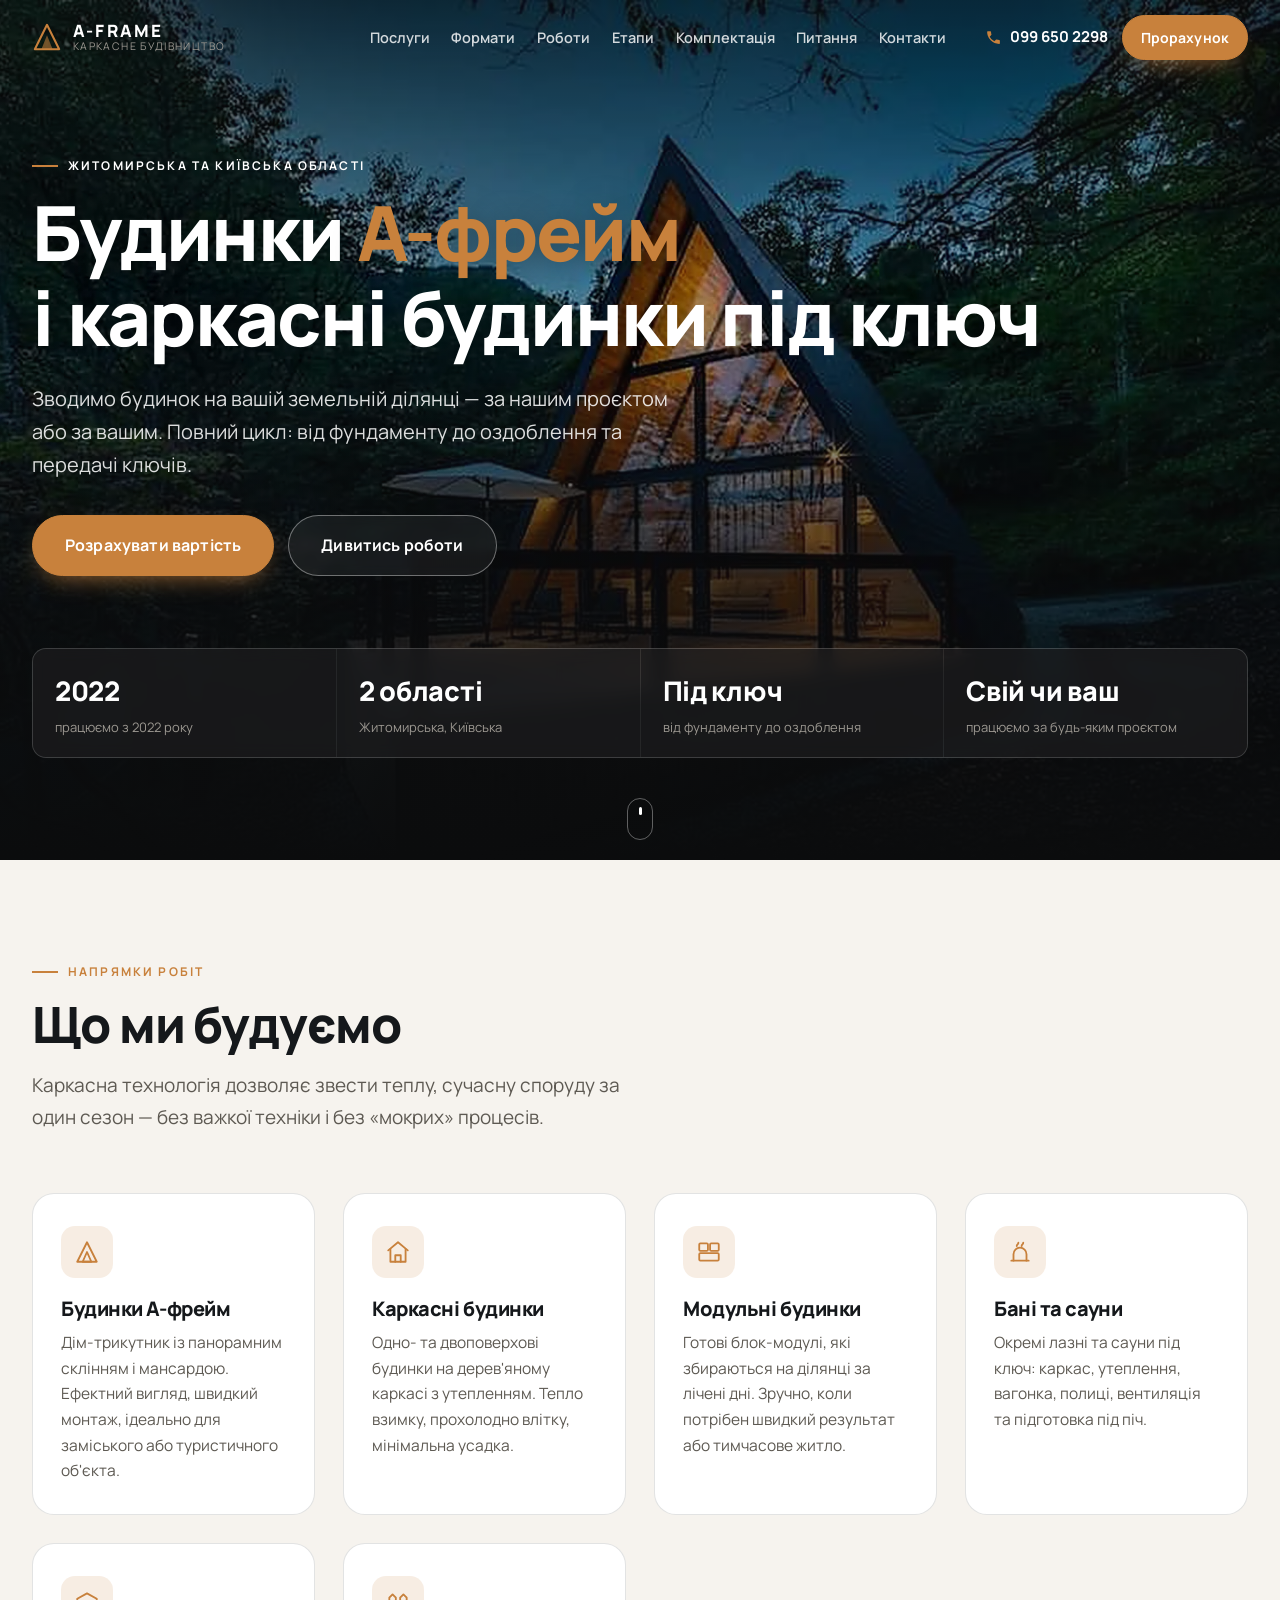
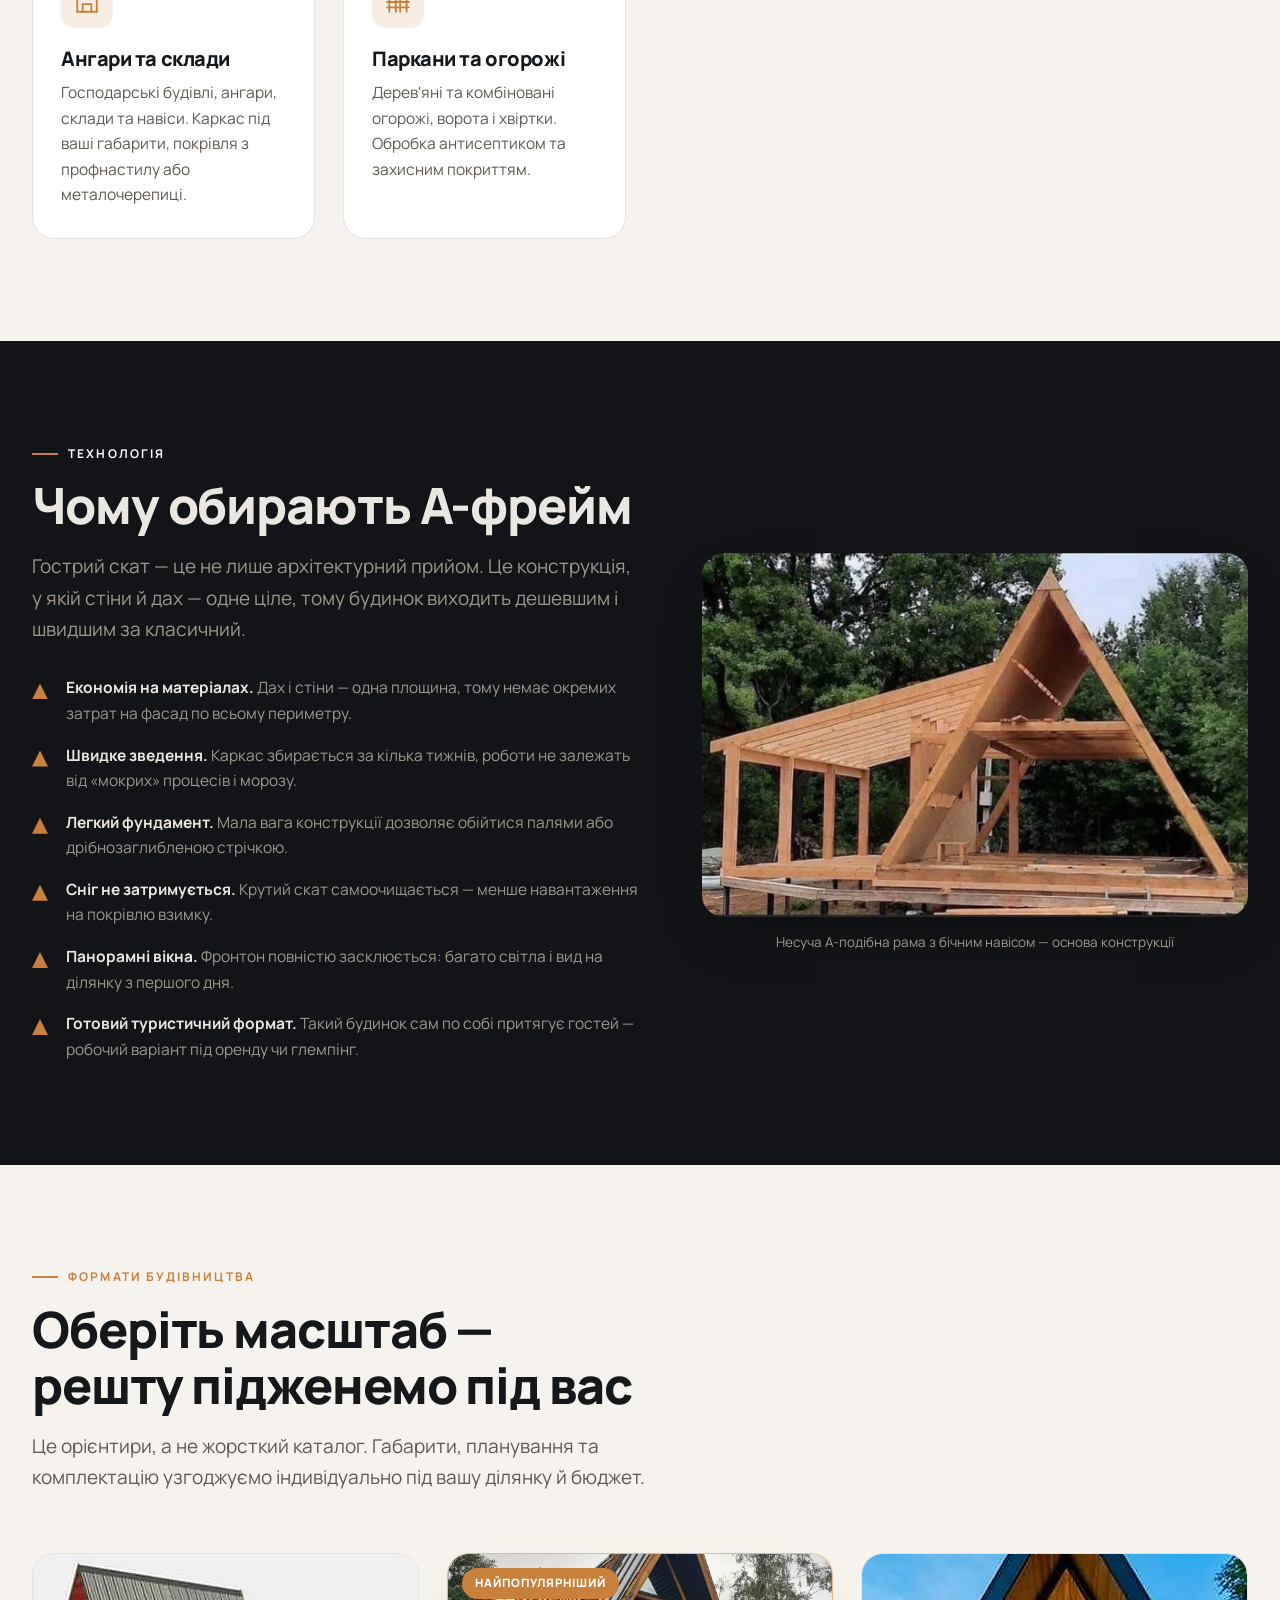
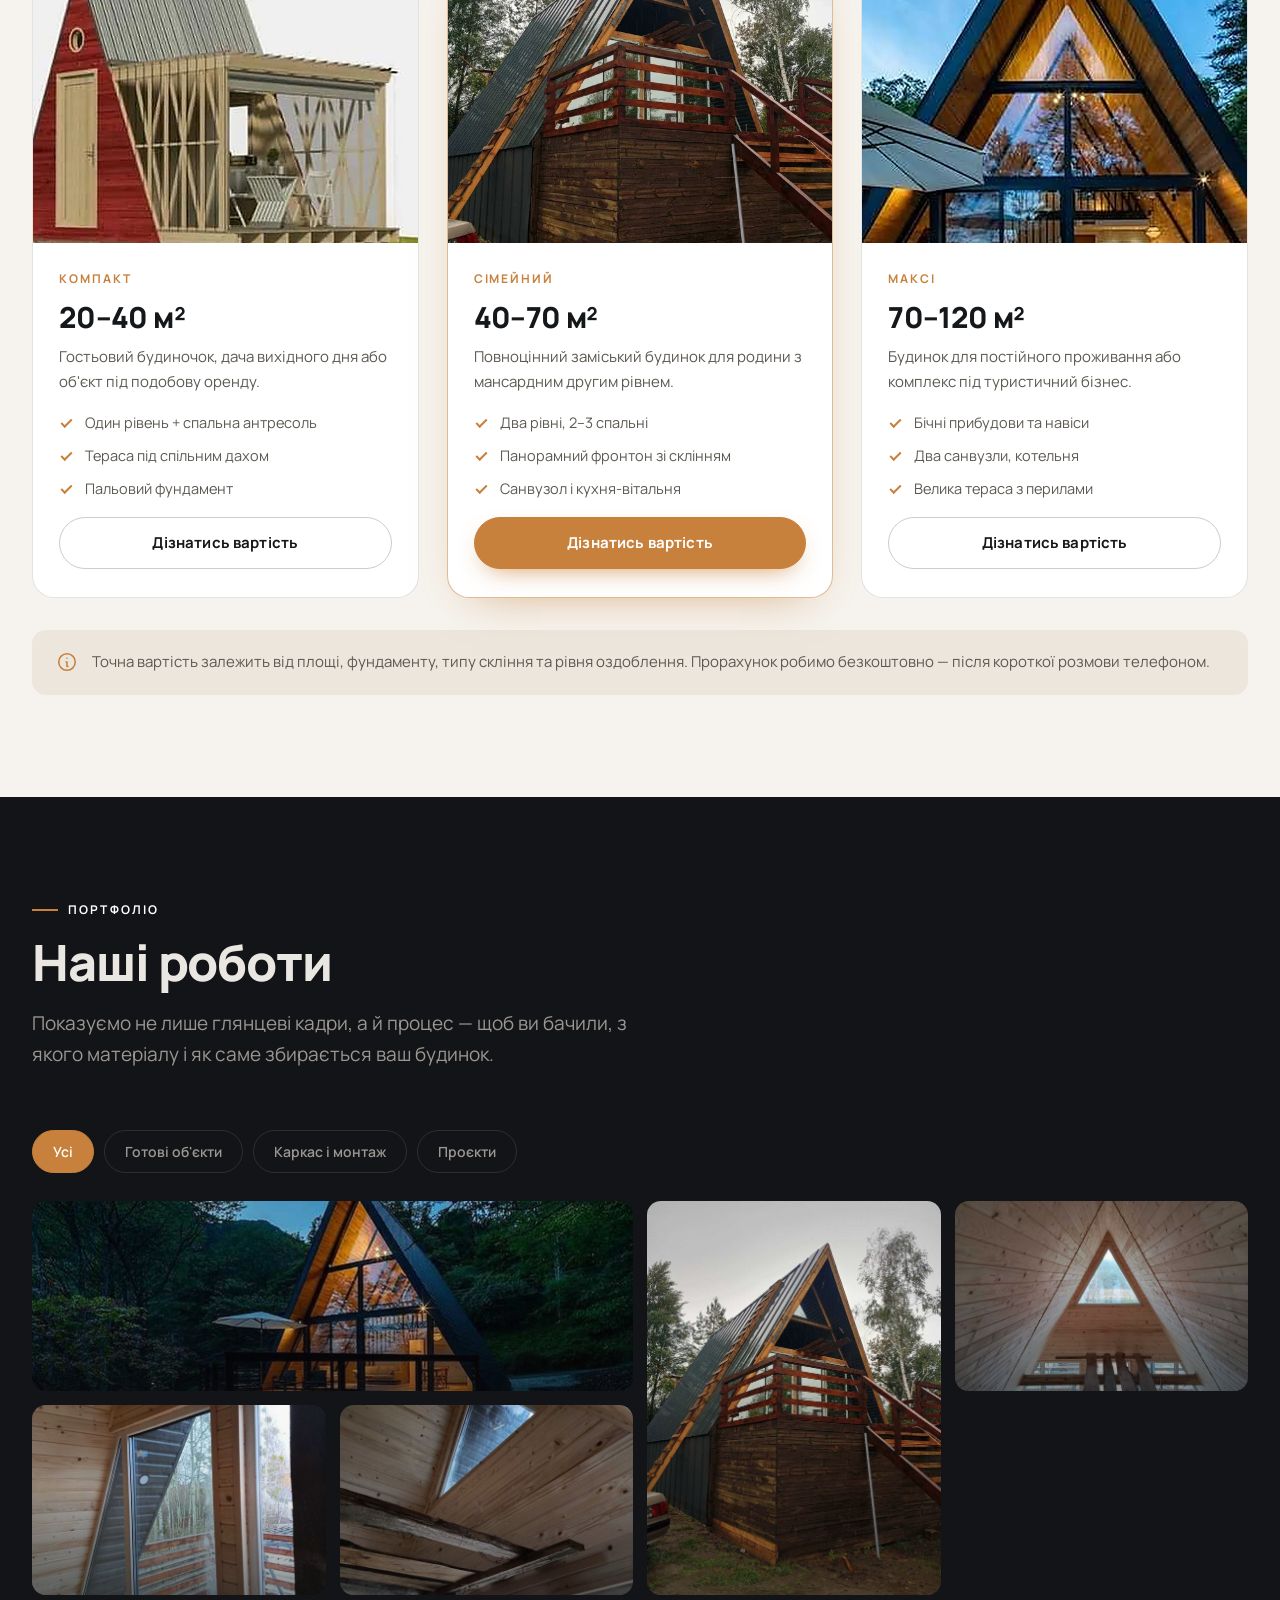
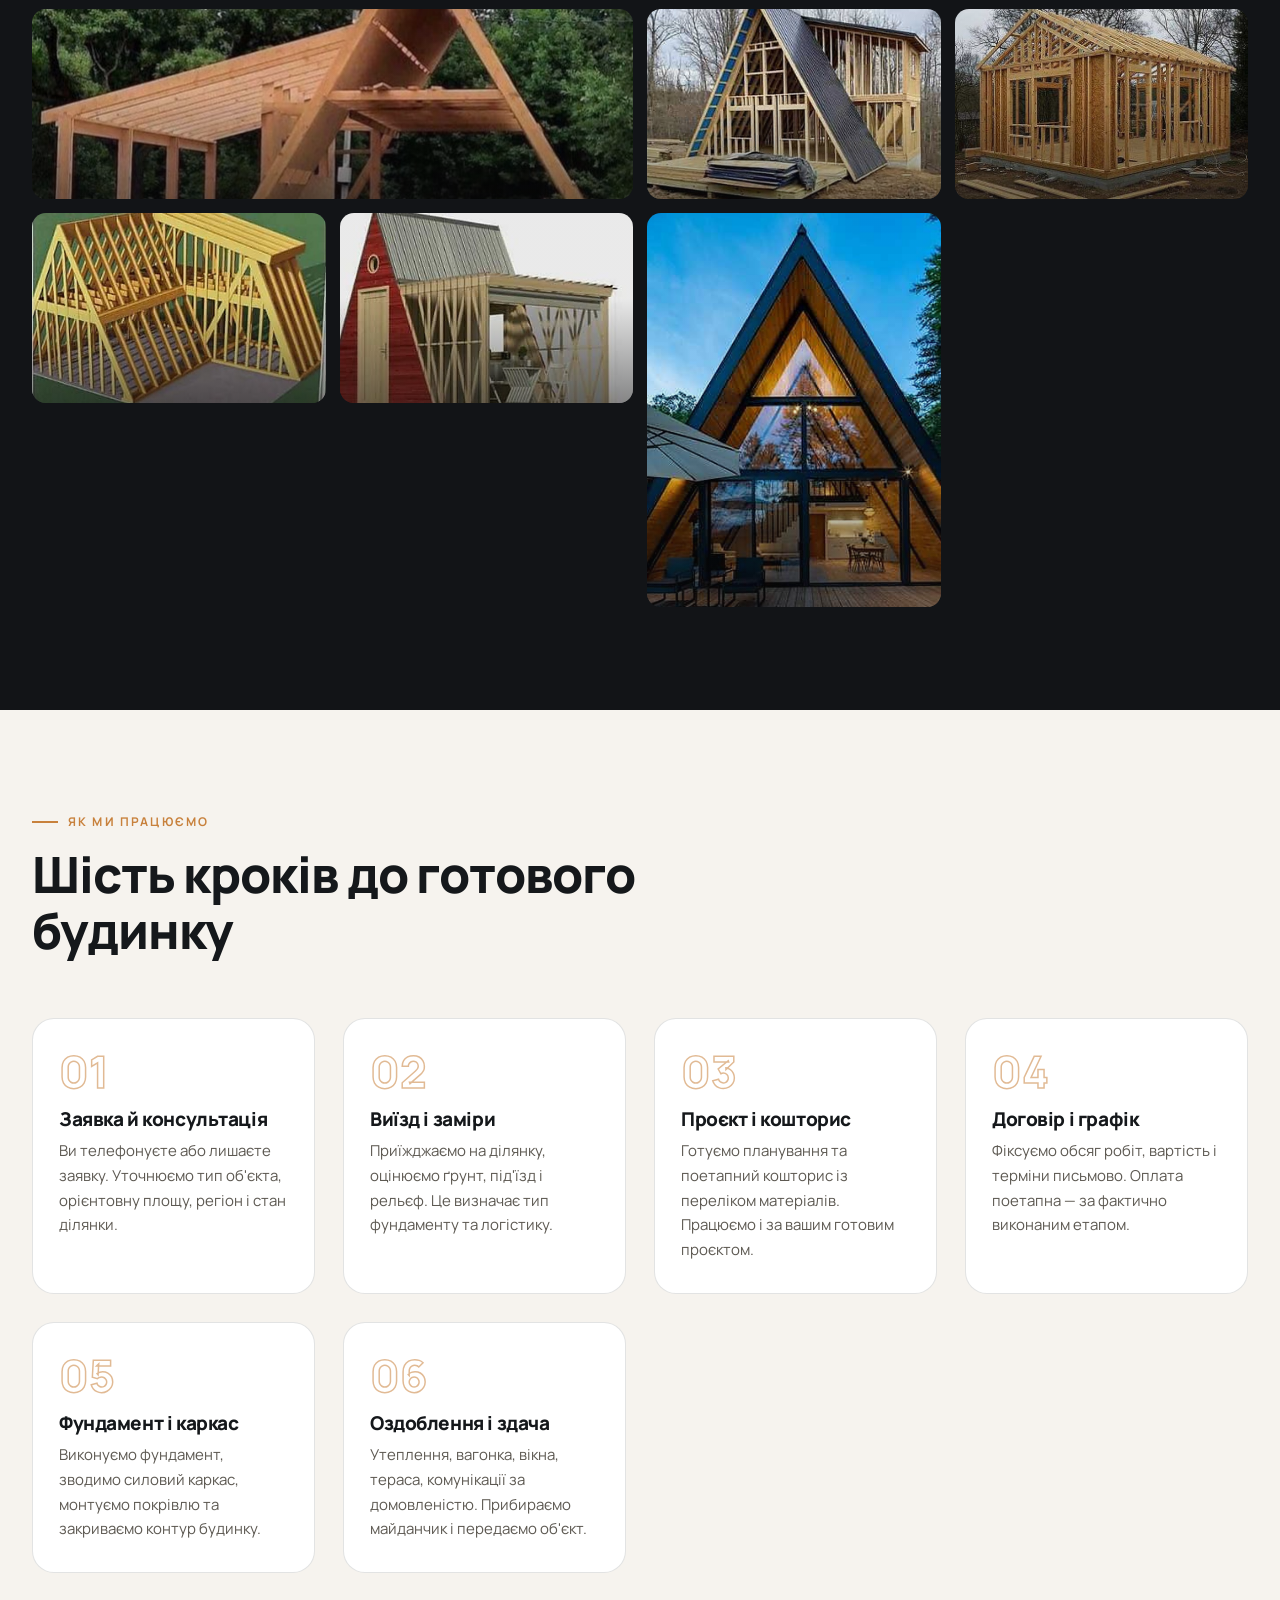
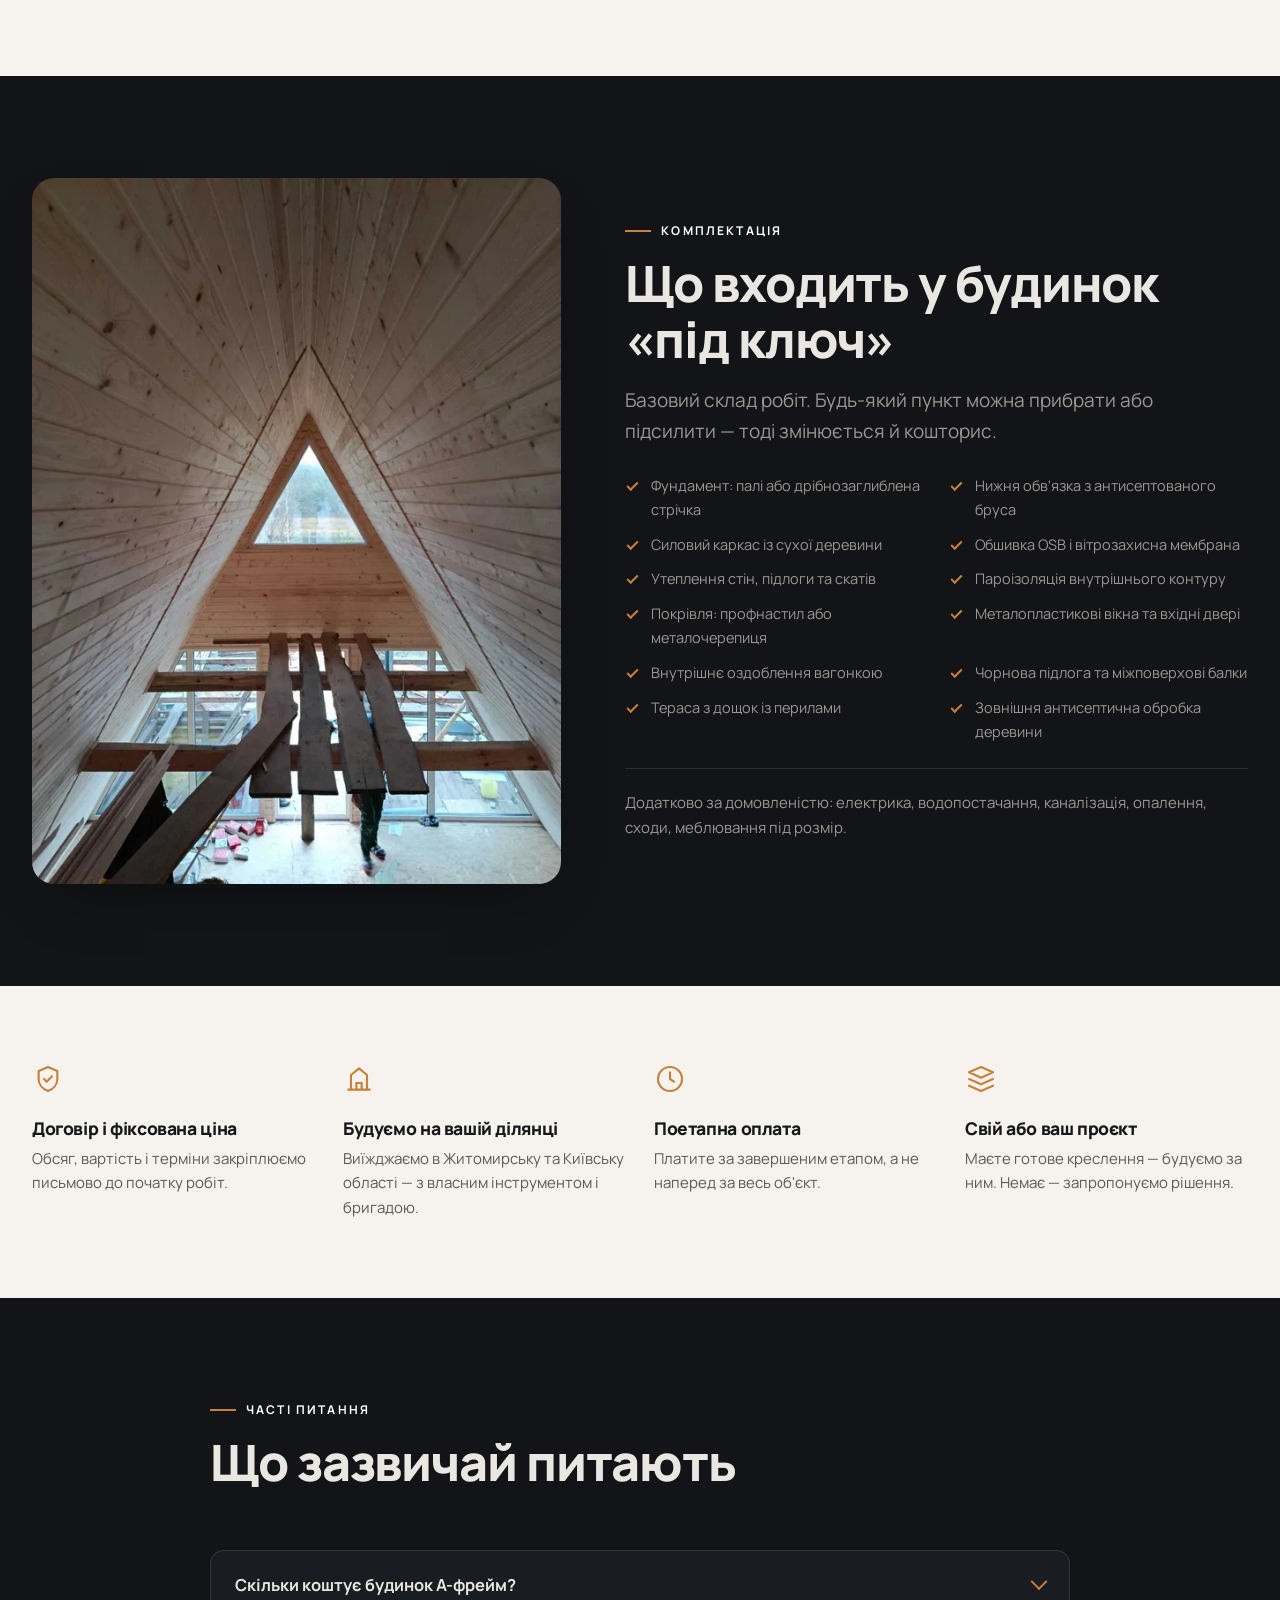
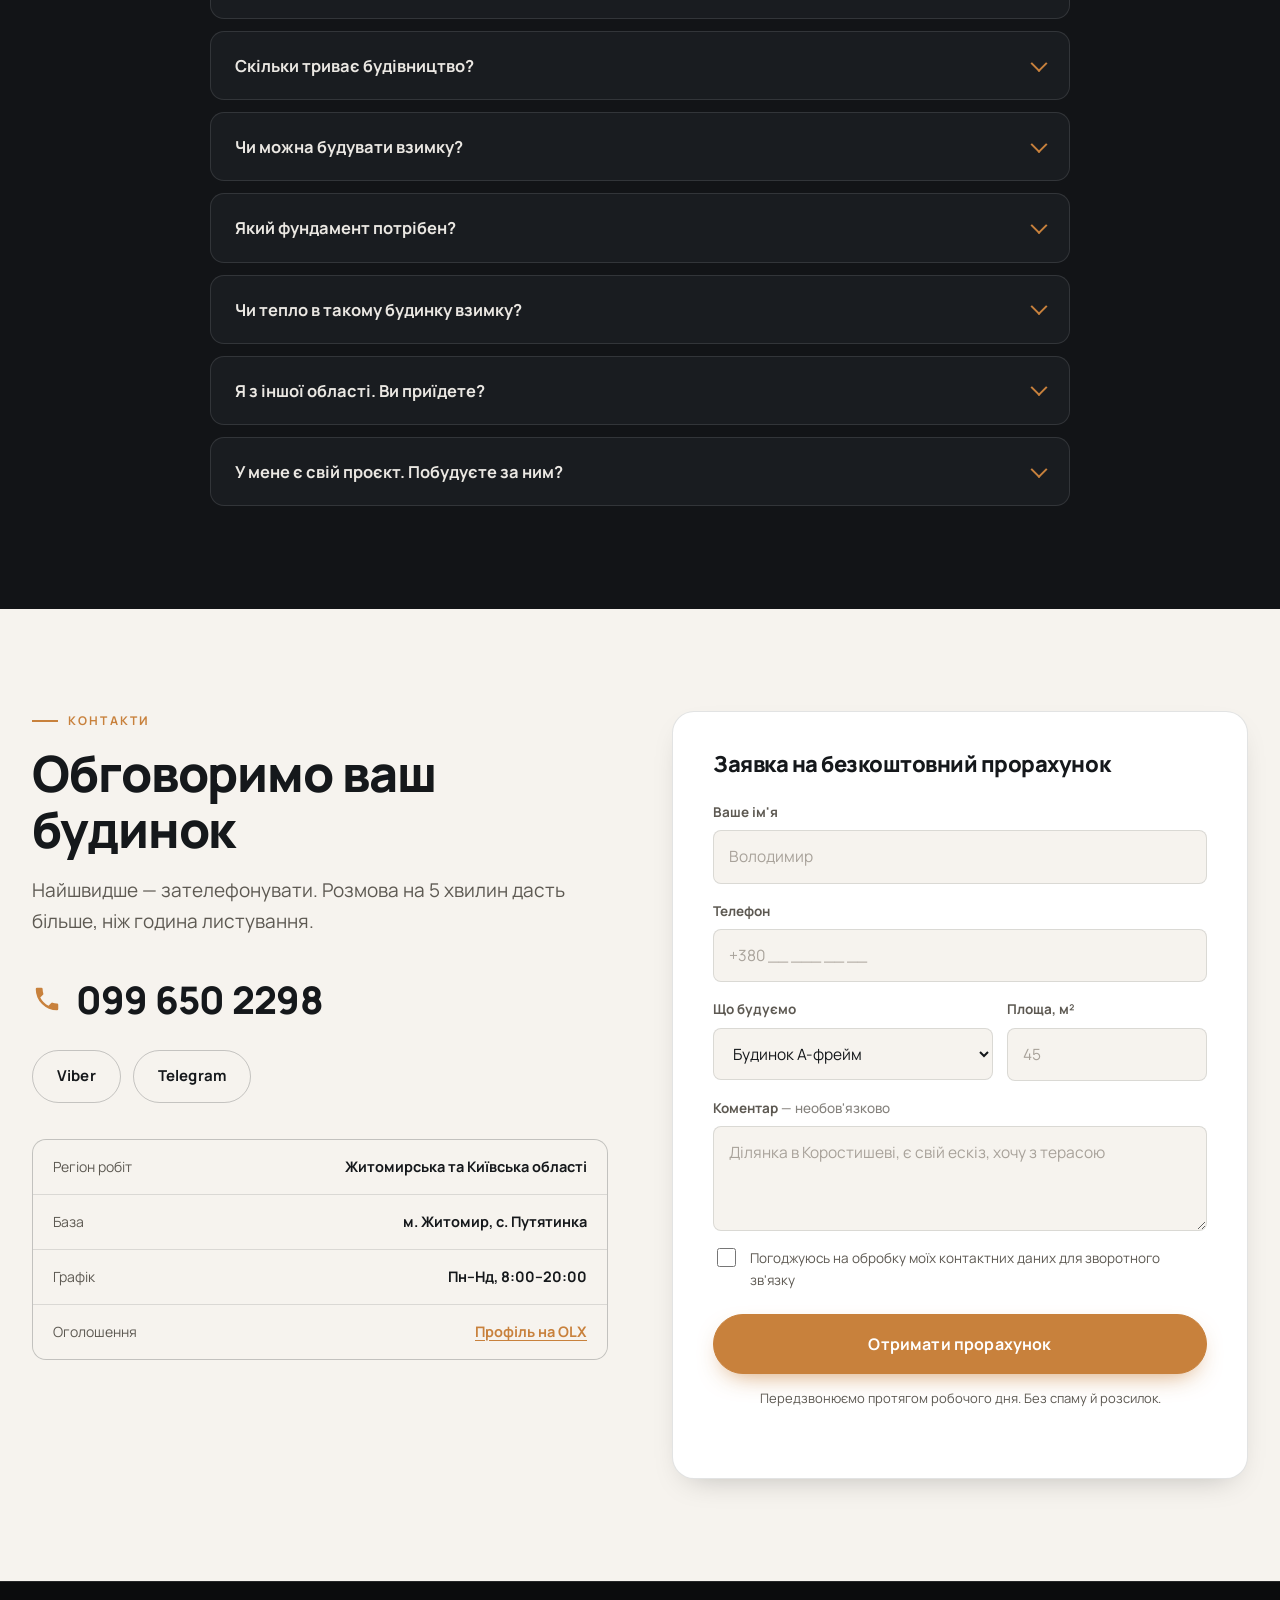
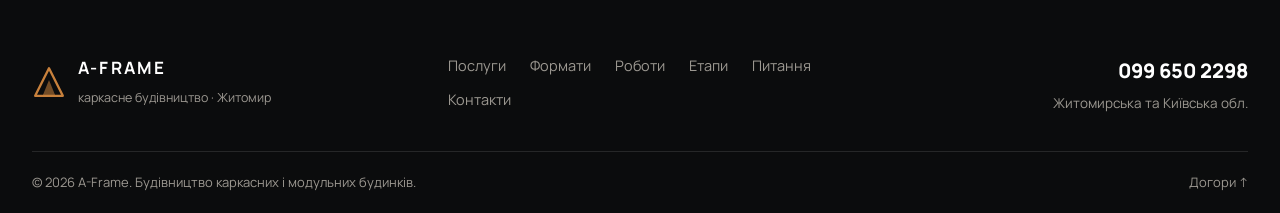
==== index.html @ 746c7790 "Лендінг A-Frame: каркасне будівництво Односторінковий сайт для послуг з будівництва будинків А-фрейм" ====
<!DOCTYPE html>
<html lang="uk">
<head>
<meta charset="utf-8">
<meta name="viewport" content="width=device-width, initial-scale=1">
<title>А-фрейм та каркасні будинки під ключ — Житомирська і Київська області</title>
<meta name="description" content="Будівництво будинків А-фрейм, каркасних і модульних будинків під ключ на вашій ділянці. Бані, сауни, ангари, паркани. Житомирська та Київська області. Власний або ваш проєкт.">
<meta name="theme-color" content="#0B0C0D">
<link rel="canonical" href="https://serhii0304.github.io/aframe-zhytomyr/">

<meta property="og:type" content="website">
<meta property="og:locale" content="uk_UA">
<meta property="og:title" content="А-фрейм та каркасні будинки під ключ">
<meta property="og:description" content="Будуємо А-фрейм, каркасні та модульні будинки під ключ на вашій ділянці. Житомирська та Київська області.">
<meta property="og:url" content="https://serhii0304.github.io/aframe-zhytomyr/">
<meta property="og:image" content="https://serhii0304.github.io/aframe-zhytomyr/assets/img/hero.jpg">
<meta name="twitter:card" content="summary_large_image">

<link rel="icon" href="./favicon.svg" type="image/svg+xml">
<link rel="apple-touch-icon" href="./favicon.svg">

<link rel="preconnect" href="https://fonts.googleapis.com">
<link rel="preconnect" href="https://fonts.gstatic.com" crossorigin>
<link href="https://fonts.googleapis.com/css2?family=Manrope:wght@400;500;600;700;800&display=swap" rel="stylesheet">
<link rel="preload" as="image" href="./assets/img/hero.webp" imagesrcset="./assets/img/hero-600.webp 600w, ./assets/img/hero.webp 1494w" imagesizes="100vw">
<link rel="stylesheet" href="./assets/css/style.css">
</head>
<body>

<a class="skip-link" href="#main">Перейти до вмісту</a>

<!-- ─────────────────────────  ШАПКА  ───────────────────────── -->
<header class="site-header" id="siteHeader">
  <div class="container site-header__inner">
    <a class="brand" href="#hero" aria-label="На головну">
      <svg class="brand__mark" viewBox="0 0 32 32" aria-hidden="true">
        <path d="M16 3 L29 29 H3 Z" fill="none" stroke="currentColor" stroke-width="2.2" stroke-linejoin="round"/>
        <path d="M16 14 L22 29 H10 Z" fill="currentColor" opacity=".55"/>
      </svg>
      <span class="brand__text">
        <strong>A-FRAME</strong>
        <span>каркасне будівництво</span>
      </span>
    </a>

    <nav class="nav" id="nav" aria-label="Головна навігація">
      <a href="#services">Послуги</a>
      <a href="#formats">Формати</a>
      <a href="#works">Роботи</a>
      <a href="#process">Етапи</a>
      <a href="#included">Комплектація</a>
      <a href="#faq">Питання</a>
      <a href="#contact">Контакти</a>
    </nav>

    <div class="site-header__actions">
      <a class="phone-link" href="tel:+380996502298">
        <svg viewBox="0 0 24 24" aria-hidden="true"><path d="M6.6 10.8a15.1 15.1 0 0 0 6.6 6.6l2.2-2.2a1 1 0 0 1 1-.25 11.4 11.4 0 0 0 3.6.57 1 1 0 0 1 1 1V20a1 1 0 0 1-1 1A17 17 0 0 1 3 4a1 1 0 0 1 1-1h3.5a1 1 0 0 1 1 1c0 1.25.2 2.46.57 3.6a1 1 0 0 1-.25 1z"/></svg>
        <span>099 650 2298</span>
      </a>
      <a class="btn btn--accent btn--sm" href="#contact">Прорахунок</a>
      <button class="burger" id="burger" aria-label="Меню" aria-expanded="false" aria-controls="nav">
        <span></span><span></span><span></span>
      </button>
    </div>
  </div>
</header>

<main id="main">

<!-- ─────────────────────────  ГОЛОВНИЙ ЕКРАН  ───────────────────────── -->
<section class="hero" id="hero">
  <picture class="hero__media">
    <source type="image/webp" srcset="./assets/img/hero-600.webp 600w, ./assets/img/hero.webp 1494w" sizes="100vw">
    <img src="./assets/img/hero.jpg" srcset="./assets/img/hero-600.jpg 600w, ./assets/img/hero.jpg 1494w" sizes="100vw"
         width="1494" height="996" alt="Будинок А-фрейм із панорамним склінням і терасою у вечірньому освітленні" fetchpriority="high" decoding="async">
  </picture>
  <div class="hero__scrim" aria-hidden="true"></div>

  <div class="container hero__inner">
    <p class="eyebrow eyebrow--light">Житомирська та Київська області</p>
    <h1 class="hero__title">Будинки <span class="accent">А-фрейм</span><br>і каркасні будинки під ключ</h1>
    <p class="hero__lead">
      Зводимо будинок на вашій земельній ділянці — за нашим проєктом або за вашим.
      Повний цикл: від фундаменту до оздоблення та передачі ключів.
    </p>

    <div class="hero__cta">
      <a class="btn btn--accent btn--lg" href="#contact">Розрахувати вартість</a>
      <a class="btn btn--ghost btn--lg" href="#works">Дивитись роботи</a>
    </div>

    <ul class="hero__stats">
      <li><b>2022</b><span>працюємо з&nbsp;2022&nbsp;року</span></li>
      <li><b>2&nbsp;області</b><span>Житомирська, Київська</span></li>
      <li><b>Під&nbsp;ключ</b><span>від фундаменту до&nbsp;оздоблення</span></li>
      <li><b>Свій&nbsp;чи&nbsp;ваш</b><span>працюємо за&nbsp;будь-яким проєктом</span></li>
    </ul>
  </div>

  <a class="hero__scroll" href="#services" aria-label="Донизу">
    <span></span>
  </a>
</section>

<!-- ─────────────────────────  ПОСЛУГИ  ───────────────────────── -->
<section class="section section--paper" id="services">
  <div class="container">
    <header class="section__head reveal">
      <p class="eyebrow">Напрямки робіт</p>
      <h2 class="section__title">Що ми будуємо</h2>
      <p class="section__lead">Каркасна технологія дозволяє звести теплу, сучасну споруду за один сезон — без важкої техніки і без «мокрих» процесів.</p>
    </header>

    <div class="cards">
      <article class="card reveal">
        <span class="card__icon"><svg viewBox="0 0 24 24"><path d="M12 3 21 21H3z"/><path d="M12 12l4 9H8z"/></svg></span>
        <h3>Будинки А-фрейм</h3>
        <p>Дім-трикутник із панорамним склінням і мансардою. Ефектний вигляд, швидкий монтаж, ідеально для заміського або туристичного об'єкта.</p>
      </article>

      <article class="card reveal">
        <span class="card__icon"><svg viewBox="0 0 24 24"><path d="M3 10.5 12 3l9 7.5"/><path d="M5 9.5V21h14V9.5"/><path d="M9.5 21v-6h5v6"/></svg></span>
        <h3>Каркасні будинки</h3>
        <p>Одно- та двоповерхові будинки на дерев'яному каркасі з утепленням. Тепло взимку, прохолодно влітку, мінімальна усадка.</p>
      </article>

      <article class="card reveal">
        <span class="card__icon"><svg viewBox="0 0 24 24"><rect x="3" y="4" width="8" height="7" rx="1"/><rect x="13" y="4" width="8" height="7" rx="1"/><rect x="3" y="13" width="18" height="7" rx="1"/></svg></span>
        <h3>Модульні будинки</h3>
        <p>Готові блок-модулі, які збираються на ділянці за лічені дні. Зручно, коли потрібен швидкий результат або тимчасове житло.</p>
      </article>

      <article class="card reveal">
        <span class="card__icon"><svg viewBox="0 0 24 24"><path d="M4 20h16"/><path d="M6 20v-6a6 6 0 0 1 12 0v6"/><path d="M9 6.5c0-1.5 1.5-1.5 1.5-3"/><path d="M13.5 6.5c0-1.5 1.5-1.5 1.5-3"/></svg></span>
        <h3>Бані та сауни</h3>
        <p>Окремі лазні та сауни під ключ: каркас, утеплення, вагонка, полиці, вентиляція та підготовка під піч.</p>
      </article>

      <article class="card reveal">
        <span class="card__icon"><svg viewBox="0 0 24 24"><path d="M3 21V9l9-5 9 5v12"/><path d="M3 21h18"/><path d="M8 21v-7h8v7"/></svg></span>
        <h3>Ангари та склади</h3>
        <p>Господарські будівлі, ангари, склади та навіси. Каркас під ваші габарити, покрівля з профнастилу або металочерепиці.</p>
      </article>

      <article class="card reveal">
        <span class="card__icon"><svg viewBox="0 0 24 24"><path d="M4 21V8l3-3 3 3v13"/><path d="M14 21V8l3-3 3 3v13"/><path d="M2 12h20"/><path d="M2 17h20"/></svg></span>
        <h3>Паркани та огорожі</h3>
        <p>Дерев'яні та комбіновані огорожі, ворота і хвіртки. Обробка антисептиком та захисним покриттям.</p>
      </article>
    </div>
  </div>
</section>

<!-- ─────────────────────────  ЧОМУ А-ФРЕЙМ  ───────────────────────── -->
<section class="section section--dark why">
  <div class="container why__grid">
    <div class="why__text reveal">
      <p class="eyebrow eyebrow--light">Технологія</p>
      <h2 class="section__title">Чому обирають А-фрейм</h2>
      <p class="section__lead">Гострий скат — це не лише архітектурний прийом. Це конструкція, у якій стіни й дах — одне ціле, тому будинок виходить дешевшим і швидшим за класичний.</p>

      <ul class="why__list">
        <li><b>Економія на матеріалах.</b> Дах і стіни — одна площина, тому немає окремих затрат на фасад по всьому периметру.</li>
        <li><b>Швидке зведення.</b> Каркас збирається за кілька тижнів, роботи не залежать від «мокрих» процесів і морозу.</li>
        <li><b>Легкий фундамент.</b> Мала вага конструкції дозволяє обійтися палями або дрібнозаглибленою стрічкою.</li>
        <li><b>Сніг не затримується.</b> Крутий скат самоочищається — менше навантаження на покрівлю взимку.</li>
        <li><b>Панорамні вікна.</b> Фронтон повністю засклюється: багато світла і вид на ділянку з першого дня.</li>
        <li><b>Готовий туристичний формат.</b> Такий будинок сам по собі притягує гостей — робочий варіант під оренду чи глемпінг.</li>
      </ul>
    </div>

    <div class="why__media reveal">
      <picture>
        <source type="image/webp" srcset="./assets/img/frame-1-600.webp 600w, ./assets/img/frame-1.webp 1199w" sizes="(max-width: 900px) 100vw, 46vw">
        <img src="./assets/img/frame-1.jpg" srcset="./assets/img/frame-1-600.jpg 600w, ./assets/img/frame-1.jpg 1199w" sizes="(max-width: 900px) 100vw, 46vw"
             width="1199" height="800" loading="lazy" decoding="async" alt="Дерев'яний каркас будинку А-фрейм з бічним навісом на етапі зведення">
      </picture>
      <p class="why__caption">Несуча А-подібна рама з бічним навісом — основа конструкції</p>
    </div>
  </div>
</section>

<!-- ─────────────────────────  ФОРМАТИ  ───────────────────────── -->
<section class="section section--paper" id="formats">
  <div class="container">
    <header class="section__head reveal">
      <p class="eyebrow">Формати будівництва</p>
      <h2 class="section__title">Оберіть масштаб — решту підженемо під вас</h2>
      <p class="section__lead">Це орієнтири, а не жорсткий каталог. Габарити, планування та комплектацію узгоджуємо індивідуально під вашу ділянку й бюджет.</p>
    </header>

    <div class="formats">
      <article class="format reveal">
        <div class="format__media">
          <picture>
            <source type="image/webp" srcset="./assets/img/model-red.webp">
            <img src="./assets/img/model-red.jpg" width="704" height="689" loading="lazy" decoding="async" alt="Компактний будинок А-фрейм з навісом і терасою">
          </picture>
        </div>
        <div class="format__body">
          <p class="format__tag">Компакт</p>
          <h3>20–40 м²</h3>
          <p class="format__desc">Гостьовий будиночок, дача вихідного дня або об'єкт під подобову оренду.</p>
          <ul class="ticks">
            <li>Один рівень + спальна антресоль</li>
            <li>Тераса під спільним дахом</li>
            <li>Пальовий фундамент</li>
          </ul>
          <!-- ЗМІНИТИ: коли визначитесь із ціною, розкоментуйте рядок і поставте суму
          <p class="format__price">від <b>000 000</b> ₴ під ключ</p> -->
          <a class="btn btn--outline btn--block" href="#contact">Дізнатись вартість</a>
        </div>
      </article>

      <article class="format format--featured reveal">
        <div class="format__media">
          <picture>
            <source type="image/webp" srcset="./assets/img/exterior-1-600.webp 600w, ./assets/img/exterior-1.webp 1205w" sizes="(max-width: 900px) 100vw, 33vw">
            <img src="./assets/img/exterior-1.jpg" srcset="./assets/img/exterior-1-600.jpg 600w, ./assets/img/exterior-1.jpg 1205w" sizes="(max-width: 900px) 100vw, 33vw"
                 width="1205" height="1600" loading="lazy" decoding="async" alt="Двоповерховий будинок А-фрейм з терасою і зовнішніми сходами">
          </picture>
          <span class="format__badge">Найпопулярніший</span>
        </div>
        <div class="format__body">
          <p class="format__tag">Сімейний</p>
          <h3>40–70 м²</h3>
          <p class="format__desc">Повноцінний заміський будинок для родини з мансардним другим рівнем.</p>
          <ul class="ticks">
            <li>Два рівні, 2–3 спальні</li>
            <li>Панорамний фронтон зі склінням</li>
            <li>Санвузол і кухня-вітальня</li>
          </ul>
          <a class="btn btn--accent btn--block" href="#contact">Дізнатись вартість</a>
        </div>
      </article>

      <article class="format reveal">
        <div class="format__media">
          <picture>
            <source type="image/webp" srcset="./assets/img/dusk-vertical.webp">
            <img src="./assets/img/dusk-vertical.jpg" width="664" height="996" loading="lazy" decoding="async" alt="Великий будинок А-фрейм із суцільним панорамним склінням фронтону">
          </picture>
        </div>
        <div class="format__body">
          <p class="format__tag">Максі</p>
          <h3>70–120 м²</h3>
          <p class="format__desc">Будинок для постійного проживання або комплекс під туристичний бізнес.</p>
          <ul class="ticks">
            <li>Бічні прибудови та навіси</li>
            <li>Два санвузли, котельня</li>
            <li>Велика тераса з перилами</li>
          </ul>
          <a class="btn btn--outline btn--block" href="#contact">Дізнатись вартість</a>
        </div>
      </article>
    </div>

    <p class="formats__note reveal">
      <svg viewBox="0 0 24 24" aria-hidden="true"><circle cx="12" cy="12" r="9"/><path d="M12 8h.01M11 12h1v5h1"/></svg>
      Точна вартість залежить від площі, фундаменту, типу скління та рівня оздоблення.
      Прорахунок робимо безкоштовно — після короткої розмови телефоном.
    </p>
  </div>
</section>

<!-- ─────────────────────────  ГАЛЕРЕЯ  ───────────────────────── -->
<section class="section section--dark" id="works">
  <div class="container">
    <header class="section__head reveal">
      <p class="eyebrow eyebrow--light">Портфоліо</p>
      <h2 class="section__title">Наші роботи</h2>
      <p class="section__lead">Показуємо не лише глянцеві кадри, а й процес — щоб ви бачили, з якого матеріалу і як саме збирається ваш будинок.</p>
    </header>

    <div class="filters reveal" role="tablist" aria-label="Фільтр робіт">
      <button class="filter is-active" data-filter="all" role="tab" aria-selected="true">Усі</button>
      <button class="filter" data-filter="ready" role="tab" aria-selected="false">Готові об'єкти</button>
      <button class="filter" data-filter="build" role="tab" aria-selected="false">Каркас і монтаж</button>
      <button class="filter" data-filter="project" role="tab" aria-selected="false">Проєкти</button>
    </div>

    <div class="gallery" id="gallery">
      <button class="gallery__item gallery__item--wide reveal" data-cat="ready" data-full="./assets/img/hero.jpg" data-caption="Будинок А-фрейм із терасою та панорамним склінням">
        <img src="./assets/img/hero-600.jpg" width="600" height="400" loading="lazy" decoding="async" alt="Будинок А-фрейм із терасою у вечірньому освітленні">
        <span class="gallery__cap">А-фрейм із терасою</span>
      </button>

      <button class="gallery__item gallery__item--tall reveal" data-cat="ready" data-full="./assets/img/exterior-1.jpg" data-caption="Реалізований об'єкт: А-фрейм з металевою покрівлею, терасою та зовнішніми сходами">
        <img src="./assets/img/exterior-1-600.jpg" width="600" height="797" loading="lazy" decoding="async" alt="Реалізований будинок А-фрейм з металевою покрівлею">
        <span class="gallery__cap">Реалізований об'єкт</span>
      </button>

      <button class="gallery__item reveal" data-cat="ready" data-full="./assets/img/interior-1.jpg" data-caption="Мансарда зсередини: обшивка вагонкою і трикутне вікно у вершині фронтону">
        <img src="./assets/img/interior-1-600.jpg" width="600" height="800" loading="lazy" decoding="async" alt="Мансарда, обшита вагонкою, з трикутним вікном">
        <span class="gallery__cap">Мансарда, вагонка</span>
      </button>

      <button class="gallery__item reveal" data-cat="ready" data-full="./assets/img/interior-3.jpg" data-caption="Трикутне панорамне вікно у скосі даху">
        <img src="./assets/img/interior-3-600.jpg" width="600" height="800" loading="lazy" decoding="async" alt="Трикутне панорамне вікно у скосі даху зсередини">
        <span class="gallery__cap">Панорамне скління</span>
      </button>

      <button class="gallery__item reveal" data-cat="ready" data-full="./assets/img/interior-2.jpg" data-caption="Стеля мансарди з дерев'яними балками та дахове вікно">
        <img src="./assets/img/interior-2-600.jpg" width="600" height="800" loading="lazy" decoding="async" alt="Стеля мансарди з балками та дахове вікно">
        <span class="gallery__cap">Стеля й дахове вікно</span>
      </button>

      <button class="gallery__item gallery__item--wide reveal" data-cat="build" data-full="./assets/img/frame-1.jpg" data-caption="Несуча А-подібна рама з бічним навісом на палях">
        <img src="./assets/img/frame-1-600.jpg" width="600" height="400" loading="lazy" decoding="async" alt="Дерев'яний каркас А-фрейм з бічним навісом">
        <span class="gallery__cap">Каркас з навісом</span>
      </button>

      <button class="gallery__item reveal" data-cat="build" data-full="./assets/img/frame-2.jpg" data-caption="Монтаж покрівлі та обрешітки на каркасі А-фрейм">
        <img src="./assets/img/frame-2.jpg" width="698" height="689" loading="lazy" decoding="async" alt="Монтаж покрівлі на каркасі А-фрейм">
        <span class="gallery__cap">Монтаж покрівлі</span>
      </button>

      <button class="gallery__item reveal" data-cat="build" data-full="./assets/img/frame-3.jpg" data-caption="Збірка стінового каркаса каркасного будинку на стрічковому фундаменті">
        <img src="./assets/img/frame-3-600.jpg" width="600" height="420" loading="lazy" decoding="async" alt="Стіновий каркас каркасного будинку">
        <span class="gallery__cap">Каркас будинку</span>
      </button>

      <button class="gallery__item reveal" data-cat="project" data-full="./assets/img/model-3d.jpg" data-caption="3D-модель несучого каркаса — узгоджуємо конструкцію до початку робіт">
        <img src="./assets/img/model-3d.jpg" width="698" height="689" loading="lazy" decoding="async" alt="Тривимірна модель каркаса будинку А-фрейм">
        <span class="gallery__cap">3D-модель каркаса</span>
      </button>

      <button class="gallery__item reveal" data-cat="project" data-full="./assets/img/model-red.jpg" data-caption="Візуалізація компактного А-фрейму з навісом і терасою">
        <img src="./assets/img/model-red.jpg" width="704" height="689" loading="lazy" decoding="async" alt="Візуалізація компактного будинку А-фрейм">
        <span class="gallery__cap">Візуалізація</span>
      </button>

      <button class="gallery__item gallery__item--tall reveal" data-cat="project" data-full="./assets/img/dusk-vertical.jpg" data-caption="Приклад архітектурного рішення: суцільне скління фронтону">
        <img src="./assets/img/dusk-vertical.jpg" width="664" height="996" loading="lazy" decoding="async" alt="Будинок А-фрейм із суцільним склінням фронтону">
        <span class="gallery__cap">Скління фронтону</span>
      </button>
    </div>
  </div>
</section>

<!-- ─────────────────────────  ЕТАПИ  ───────────────────────── -->
<section class="section section--paper" id="process">
  <div class="container">
    <header class="section__head reveal">
      <p class="eyebrow">Як ми працюємо</p>
      <h2 class="section__title">Шість кроків до готового будинку</h2>
    </header>

    <ol class="steps">
      <li class="step reveal"><span class="step__num">01</span><h3>Заявка й консультація</h3><p>Ви телефонуєте або лишаєте заявку. Уточнюємо тип об'єкта, орієнтовну площу, регіон і стан ділянки.</p></li>
      <li class="step reveal"><span class="step__num">02</span><h3>Виїзд і заміри</h3><p>Приїжджаємо на ділянку, оцінюємо ґрунт, під'їзд і рельєф. Це визначає тип фундаменту та логістику.</p></li>
      <li class="step reveal"><span class="step__num">03</span><h3>Проєкт і кошторис</h3><p>Готуємо планування та поетапний кошторис із переліком матеріалів. Працюємо і за вашим готовим проєктом.</p></li>
      <li class="step reveal"><span class="step__num">04</span><h3>Договір і графік</h3><p>Фіксуємо обсяг робіт, вартість і терміни письмово. Оплата поетапна — за фактично виконаним етапом.</p></li>
      <li class="step reveal"><span class="step__num">05</span><h3>Фундамент і каркас</h3><p>Виконуємо фундамент, зводимо силовий каркас, монтуємо покрівлю та закриваємо контур будинку.</p></li>
      <li class="step reveal"><span class="step__num">06</span><h3>Оздоблення і здача</h3><p>Утеплення, вагонка, вікна, тераса, комунікації за домовленістю. Прибираємо майданчик і передаємо об'єкт.</p></li>
    </ol>
  </div>
</section>

<!-- ─────────────────────────  КОМПЛЕКТАЦІЯ  ───────────────────────── -->
<section class="section section--dark" id="included">
  <div class="container included__grid">
    <div class="included__media reveal">
      <picture>
        <source type="image/webp" srcset="./assets/img/interior-1-600.webp 600w, ./assets/img/interior-1.webp 1200w" sizes="(max-width: 900px) 100vw, 42vw">
        <img src="./assets/img/interior-1.jpg" srcset="./assets/img/interior-1-600.jpg 600w, ./assets/img/interior-1.jpg 1200w" sizes="(max-width: 900px) 100vw, 42vw"
             width="1200" height="1600" loading="lazy" decoding="async" alt="Внутрішнє оздоблення мансарди вагонкою">
      </picture>
    </div>

    <div class="included__text reveal">
      <p class="eyebrow eyebrow--light">Комплектація</p>
      <h2 class="section__title">Що входить у будинок «під ключ»</h2>
      <p class="section__lead">Базовий склад робіт. Будь-який пункт можна прибрати або підсилити — тоді змінюється й кошторис.</p>

      <ul class="ticks ticks--two">
        <li>Фундамент: палі або дрібнозаглиблена стрічка</li>
        <li>Нижня обв'язка з антисептованого бруса</li>
        <li>Силовий каркас із сухої деревини</li>
        <li>Обшивка OSB і вітрозахисна мембрана</li>
        <li>Утеплення стін, підлоги та скатів</li>
        <li>Пароізоляція внутрішнього контуру</li>
        <li>Покрівля: профнастил або металочерепиця</li>
        <li>Металопластикові вікна та вхідні двері</li>
        <li>Внутрішнє оздоблення вагонкою</li>
        <li>Чорнова підлога та міжповерхові балки</li>
        <li>Тераса з дощок із перилами</li>
        <li>Зовнішня антисептична обробка деревини</li>
      </ul>

      <p class="included__extra">Додатково за домовленістю: електрика, водопостачання, каналізація, опалення, сходи, меблювання під розмір.</p>
    </div>
  </div>
</section>

<!-- ─────────────────────────  БЛОК ДОВІРИ  ───────────────────────── -->
<section class="section section--paper trust">
  <div class="container">
    <div class="trust__grid">
      <div class="trust__item reveal">
        <svg viewBox="0 0 24 24" aria-hidden="true"><path d="M12 3l7 3v6c0 4.2-2.9 7.6-7 9-4.1-1.4-7-4.8-7-9V6z"/><path d="M9 12l2 2 4-4"/></svg>
        <h3>Договір і фіксована ціна</h3><p>Обсяг, вартість і терміни закріплюємо письмово до початку робіт.</p>
      </div>
      <div class="trust__item reveal">
        <svg viewBox="0 0 24 24" aria-hidden="true"><path d="M4 20h16"/><path d="M6 20V9l6-5 6 5v11"/><path d="M10 20v-5h4v5"/></svg>
        <h3>Будуємо на вашій ділянці</h3><p>Виїжджаємо в Житомирську та Київську області — з власним інструментом і бригадою.</p>
      </div>
      <div class="trust__item reveal">
        <svg viewBox="0 0 24 24" aria-hidden="true"><circle cx="12" cy="12" r="9"/><path d="M12 7v5l3 2"/></svg>
        <h3>Поетапна оплата</h3><p>Платите за завершеним етапом, а не наперед за весь об'єкт.</p>
      </div>
      <div class="trust__item reveal">
        <svg viewBox="0 0 24 24" aria-hidden="true"><path d="M3 7l9-4 9 4-9 4z"/><path d="M3 12l9 4 9-4"/><path d="M3 17l9 4 9-4"/></svg>
        <h3>Свій або ваш проєкт</h3><p>Маєте готове креслення — будуємо за ним. Немає — запропонуємо рішення.</p>
      </div>
    </div>
  </div>
</section>

<!-- ─────────────────────────  FAQ  ───────────────────────── -->
<section class="section section--dark" id="faq">
  <div class="container container--narrow">
    <header class="section__head reveal">
      <p class="eyebrow eyebrow--light">Часті питання</p>
      <h2 class="section__title">Що зазвичай питають</h2>
    </header>

    <div class="faq" id="faqList">
      <details class="faq__item reveal">
        <summary>Скільки коштує будинок А-фрейм?</summary>
        <div class="faq__body"><p>Вартість формують площа, тип фундаменту, площа скління та рівень оздоблення — різниця між чорновим і повністю готовим будинком суттєва. Тому ми не публікуємо «середню ціну»: зателефонуйте, опишіть задачу, і ви отримаєте прорахунок під ваш конкретний випадок.</p></div>
      </details>

      <details class="faq__item reveal">
        <summary>Скільки триває будівництво?</summary>
        <div class="faq__body"><p>Терміни залежать від площі, комплектації та сезону. Каркасна технологія суттєво швидша за мур: конструкція не потребує часу на усадку й тверднення розчину, тому роботи не зупиняються. Точний графік фіксуємо в договорі після заміру.</p></div>
      </details>

      <details class="faq__item reveal">
        <summary>Чи можна будувати взимку?</summary>
        <div class="faq__body"><p>Так. Каркасне будівництво майже не залежить від температури — на відміну від бетонних і мурувальних робіт. Взимку планується фундамент відповідного типу, а монтаж каркаса й покрівлі виконується у звичайному режимі.</p></div>
      </details>

      <details class="faq__item reveal">
        <summary>Який фундамент потрібен?</summary>
        <div class="faq__body"><p>Через малу вагу конструкції зазвичай достатньо гвинтових чи буронабивних паль або дрібнозаглибленої стрічки. Остаточний вибір робимо після огляду ділянки — вирішальні чинники це ґрунт, рельєф і рівень ґрунтових вод.</p></div>
      </details>

      <details class="faq__item reveal">
        <summary>Чи тепло в такому будинку взимку?</summary>
        <div class="faq__body"><p>Так, за умови правильного «пирога» стіни: утеплювач достатньої товщини, вітрозахист зовні й пароізоляція зсередини. Саме на цих шарах не можна економити, і саме їх ми виконуємо за технологією, а не «як вийде».</p></div>
      </details>

      <details class="faq__item reveal">
        <summary>Я з іншої області. Ви приїдете?</summary>
        <div class="faq__body"><p>Основний регіон — Житомирська та Київська області. Виїзд далі обговорюємо окремо: усе залежить від обсягу об'єкта й логістики. Зателефонуйте — скажемо прямо, чи беремося.</p></div>
      </details>

      <details class="faq__item reveal">
        <summary>У мене є свій проєкт. Побудуєте за ним?</summary>
        <div class="faq__body"><p>Так. Працюємо як за власними рішеннями, так і за проєктом замовника. Надішліть креслення чи навіть ескіз від руки — ми перевіримо конструктив і порахуємо кошторис.</p></div>
      </details>
    </div>
  </div>
</section>

<!-- ─────────────────────────  КОНТАКТИ + ФОРМА  ───────────────────────── -->
<section class="section section--paper" id="contact">
  <div class="container contact__grid">

    <div class="contact__info reveal">
      <p class="eyebrow">Контакти</p>
      <h2 class="section__title">Обговоримо ваш будинок</h2>
      <p class="section__lead">Найшвидше — зателефонувати. Розмова на 5 хвилин дасть більше, ніж година листування.</p>

      <a class="contact__phone" href="tel:+380996502298">
        <svg viewBox="0 0 24 24" aria-hidden="true"><path d="M6.6 10.8a15.1 15.1 0 0 0 6.6 6.6l2.2-2.2a1 1 0 0 1 1-.25 11.4 11.4 0 0 0 3.6.57 1 1 0 0 1 1 1V20a1 1 0 0 1-1 1A17 17 0 0 1 3 4a1 1 0 0 1 1-1h3.5a1 1 0 0 1 1 1c0 1.25.2 2.46.57 3.6a1 1 0 0 1-.25 1z"/></svg>
        099 650 2298
      </a>

      <div class="contact__msgs">
        <a class="btn btn--outline" href="viber://chat?number=%2B380996502298">Viber</a>
        <a class="btn btn--outline" href="https://t.me/+380996502298" target="_blank" rel="noopener">Telegram</a>
      </div>

      <dl class="contact__meta">
        <div><dt>Регіон робіт</dt><dd>Житомирська та Київська області</dd></div>
        <div><dt>База</dt><dd>м. Житомир, с. Путятинка</dd></div>
        <div><dt>Графік</dt><dd>Пн–Нд, 8:00–20:00</dd></div>
        <div><dt>Оголошення</dt><dd><a href="https://www.olx.ua/d/uk/obyavlenie/budvnitstvo-a-freym-karkasnih-modulnih-budinkv-IDZEhWb.html" target="_blank" rel="noopener">Профіль на OLX</a></dd></div>
      </dl>
    </div>

    <div class="contact__form-wrap reveal">
      <form class="form" id="leadForm" novalidate>
        <h3 class="form__title">Заявка на безкоштовний прорахунок</h3>

        <div class="field">
          <label for="f-name">Ваше ім'я</label>
          <input id="f-name" name="name" type="text" autocomplete="name" placeholder="Володимир" required>
        </div>

        <div class="field">
          <label for="f-phone">Телефон</label>
          <input id="f-phone" name="phone" type="tel" autocomplete="tel" inputmode="tel" placeholder="+380 __ ___ __ __" required>
        </div>

        <div class="field-row">
          <div class="field">
            <label for="f-type">Що будуємо</label>
            <select id="f-type" name="object">
              <option>Будинок А-фрейм</option>
              <option>Каркасний будинок</option>
              <option>Модульний будинок</option>
              <option>Баня / сауна</option>
              <option>Ангар / склад</option>
              <option>Паркан / огорожа</option>
              <option>Інше</option>
            </select>
          </div>
          <div class="field">
            <label for="f-area">Площа, м²</label>
            <input id="f-area" name="area" type="number" min="6" max="500" step="1" inputmode="numeric" placeholder="45">
          </div>
        </div>

        <div class="field">
          <label for="f-note">Коментар <span class="field__opt">— необов'язково</span></label>
          <textarea id="f-note" name="note" rows="3" placeholder="Ділянка в Коростишеві, є свій ескіз, хочу з терасою"></textarea>
        </div>

        <label class="check">
          <input type="checkbox" id="f-agree" required>
          <span>Погоджуюсь на обробку моїх контактних даних для зворотного зв'язку</span>
        </label>

        <button class="btn btn--accent btn--block btn--lg" type="submit" id="submitBtn">Отримати прорахунок</button>
        <p class="form__hint">Передзвонюємо протягом робочого дня. Без спаму й розсилок.</p>
        <p class="form__status" id="formStatus" role="status" aria-live="polite"></p>
      </form>
    </div>
  </div>
</section>

</main>

<!-- ─────────────────────────  ПІДВАЛ  ───────────────────────── -->
<footer class="footer">
  <div class="container footer__inner">
    <div class="footer__brand">
      <svg class="brand__mark" viewBox="0 0 32 32" aria-hidden="true">
        <path d="M16 3 L29 29 H3 Z" fill="none" stroke="currentColor" stroke-width="2.2" stroke-linejoin="round"/>
        <path d="M16 14 L22 29 H10 Z" fill="currentColor" opacity=".55"/>
      </svg>
      <div>
        <strong>A-FRAME</strong>
        <span>каркасне будівництво · Житомир</span>
      </div>
    </div>

    <nav class="footer__nav" aria-label="Навігація у підвалі">
      <a href="#services">Послуги</a>
      <a href="#formats">Формати</a>
      <a href="#works">Роботи</a>
      <a href="#process">Етапи</a>
      <a href="#faq">Питання</a>
      <a href="#contact">Контакти</a>
    </nav>

    <div class="footer__contact">
      <a href="tel:+380996502298">099 650 2298</a>
      <span>Житомирська та Київська обл.</span>
    </div>
  </div>
  <div class="container footer__bottom">
    <span>© <span id="year">2026</span> A-Frame. Будівництво каркасних і модульних будинків.</span>
    <a href="#hero">Догори ↑</a>
  </div>
</footer>

<!-- Мобільна панель дій -->
<div class="mobile-bar">
  <a class="mobile-bar__btn mobile-bar__btn--main" href="tel:+380996502298">
    <svg viewBox="0 0 24 24" aria-hidden="true"><path d="M6.6 10.8a15.1 15.1 0 0 0 6.6 6.6l2.2-2.2a1 1 0 0 1 1-.25 11.4 11.4 0 0 0 3.6.57 1 1 0 0 1 1 1V20a1 1 0 0 1-1 1A17 17 0 0 1 3 4a1 1 0 0 1 1-1h3.5a1 1 0 0 1 1 1c0 1.25.2 2.46.57 3.6a1 1 0 0 1-.25 1z"/></svg>
    Подзвонити
  </a>
  <a class="mobile-bar__btn" href="viber://chat?number=%2B380996502298">Viber</a>
  <a class="mobile-bar__btn" href="#contact">Заявка</a>
</div>

<!-- Лайтбокс -->
<div class="lightbox" id="lightbox" role="dialog" aria-modal="true" aria-label="Перегляд фото" hidden>
  <button class="lightbox__close" id="lbClose" aria-label="Закрити">&times;</button>
  <button class="lightbox__nav lightbox__nav--prev" id="lbPrev" aria-label="Попереднє фото">&#8249;</button>
  <button class="lightbox__nav lightbox__nav--next" id="lbNext" aria-label="Наступне фото">&#8250;</button>
  <figure class="lightbox__figure">
    <img id="lbImg" src="" alt="">
    <figcaption id="lbCap"></figcaption>
  </figure>
</div>

<script type="application/ld+json">
{
  "@context": "https://schema.org",
  "@type": "HomeAndConstructionBusiness",
  "name": "A-Frame — каркасне будівництво",
  "description": "Будівництво будинків А-фрейм, каркасних і модульних будинків під ключ, бань, ангарів і парканів у Житомирській та Київській областях.",
  "url": "https://serhii0304.github.io/aframe-zhytomyr/",
  "image": "https://serhii0304.github.io/aframe-zhytomyr/assets/img/hero.jpg",
  "telephone": "+380996502298",
  "priceRange": "$$",
  "address": { "@type": "PostalAddress", "addressLocality": "Житомир", "addressRegion": "Житомирська область", "addressCountry": "UA" },
  "areaServed": [
    { "@type": "AdministrativeArea", "name": "Житомирська область" },
    { "@type": "AdministrativeArea", "name": "Київська область" }
  ],
  "openingHoursSpecification": {
    "@type": "OpeningHoursSpecification",
    "dayOfWeek": ["Monday","Tuesday","Wednesday","Thursday","Friday","Saturday","Sunday"],
    "opens": "08:00", "closes": "20:00"
  },
  "makesOffer": [
    { "@type": "Offer", "itemOffered": { "@type": "Service", "name": "Будівництво будинків А-фрейм під ключ" } },
    { "@type": "Offer", "itemOffered": { "@type": "Service", "name": "Каркасні та модульні будинки" } },
    { "@type": "Offer", "itemOffered": { "@type": "Service", "name": "Бані та сауни" } },
    { "@type": "Offer", "itemOffered": { "@type": "Service", "name": "Ангари, склади, паркани" } }
  ]
}
</script>

<script src="./assets/js/main.js" defer></script>
</body>
</html>
---- assets/css/style.css ----
/* =========================================================
   A-FRAME — лендінг каркасного будівництва
   ========================================================= */

:root{
  --ink:#0B0C0D;
  --ink-2:#121417;
  --surface:#191C20;
  --surface-2:#22262B;
  --paper:#F6F3EE;
  --paper-2:#ECE6DD;

  --accent:#C8813C;
  --accent-hi:#E0994B;
  --accent-soft:rgba(200,129,60,.14);

  --on-dark:#EAE7E2;
  --on-dark-mut:#9C9891;
  --on-light:#15181B;
  --on-light-mut:#5D5952;

  --line-dark:rgba(255,255,255,.11);
  --line-light:rgba(21,24,27,.12);

  --r-sm:8px;
  --r-md:14px;
  --r-lg:22px;

  --header-h:76px;
  --gap:clamp(16px,2.4vw,28px);
  --sp:clamp(64px,8vw,120px);

  --shadow:0 24px 60px -24px rgba(0,0,0,.45);
  --shadow-soft:0 12px 32px -16px rgba(0,0,0,.28);
}

*,*::before,*::after{box-sizing:border-box}

html{scroll-behavior:smooth;scroll-padding-top:calc(var(--header-h) + 12px);-webkit-text-size-adjust:100%}

body{
  margin:0;
  background:var(--ink);
  color:var(--on-dark);
  font-family:'Manrope',system-ui,-apple-system,'Segoe UI',Roboto,sans-serif;
  font-size:17px;
  line-height:1.65;
  -webkit-font-smoothing:antialiased;
  overflow-x:hidden;
}

img{max-width:100%;height:auto;display:block}
a{color:inherit;text-decoration:none}
button{font:inherit;color:inherit;border:0;background:none;cursor:pointer}
h1,h2,h3{margin:0;line-height:1.12;letter-spacing:-.022em;font-weight:800}
p{margin:0}
ul,ol,dl,dd{margin:0;padding:0;list-style:none}

::selection{background:var(--accent);color:#fff}

:focus-visible{outline:2px solid var(--accent-hi);outline-offset:3px;border-radius:4px}

.skip-link{
  position:absolute;left:-9999px;top:8px;z-index:200;
  background:var(--accent);color:#fff;padding:10px 18px;border-radius:var(--r-sm);
}
.skip-link:focus{left:12px}

/* ---------- сітка ---------- */
.container{width:min(1220px,100% - clamp(20px,5vw,64px));margin-inline:auto}
.container--narrow{width:min(860px,100% - clamp(20px,5vw,64px))}

.section{padding-block:var(--sp);position:relative}
.section--paper{background:var(--paper);color:var(--on-light)}
.section--dark{background:var(--ink-2);color:var(--on-dark)}

.section__head{max-width:62ch;margin-bottom:clamp(36px,5vw,60px)}
.section__title{font-size:clamp(28px,4.4vw,50px)}
.section__lead{margin-top:18px;font-size:clamp(16px,1.6vw,19px);color:var(--on-light-mut)}
.section--dark .section__lead{color:var(--on-dark-mut)}

.eyebrow{
  margin:0 0 14px;font-size:12px;font-weight:700;letter-spacing:.18em;
  text-transform:uppercase;color:var(--accent);
  display:flex;align-items:center;gap:10px;
}
.eyebrow::before{content:"";width:26px;height:2px;background:var(--accent);flex:none}
.accent{color:var(--accent)}

/* ---------- кнопки ---------- */
.btn{
  --btn-bg:transparent;--btn-fg:currentColor;--btn-bd:currentColor;
  display:inline-flex;align-items:center;justify-content:center;gap:9px;
  padding:13px 24px;border-radius:999px;
  background:var(--btn-bg);color:var(--btn-fg);border:1.5px solid var(--btn-bd);
  font-weight:700;font-size:15px;letter-spacing:.01em;white-space:nowrap;
  transition:transform .18s ease,background .18s ease,border-color .18s ease,color .18s ease,box-shadow .18s ease;
}
.btn:hover{transform:translateY(-2px)}
.btn:active{transform:translateY(0)}

.btn--accent{--btn-bg:var(--accent);--btn-fg:#fff;--btn-bd:var(--accent);box-shadow:0 10px 26px -12px rgba(200,129,60,.9)}
.btn--accent:hover{--btn-bg:var(--accent-hi);--btn-bd:var(--accent-hi)}

.btn--ghost{--btn-bg:rgba(255,255,255,.06);--btn-fg:#fff;--btn-bd:rgba(255,255,255,.38);backdrop-filter:blur(6px)}
.btn--ghost:hover{--btn-bg:rgba(255,255,255,.14);--btn-bd:#fff}

.btn--outline{--btn-bd:rgba(21,24,27,.22)}
.section--dark .btn--outline{--btn-bd:rgba(255,255,255,.28)}
.btn--outline:hover{--btn-bd:var(--accent);--btn-fg:var(--accent)}

.btn--lg{padding:16px 32px;font-size:16px}
.btn--sm{padding:10px 18px;font-size:14px}
.btn--block{display:flex;width:100%}

/* ---------- шапка ---------- */
.site-header{
  position:fixed;inset:0 0 auto;z-index:90;height:var(--header-h);
  display:flex;align-items:center;
  transition:background .3s ease,box-shadow .3s ease,border-color .3s ease,height .3s ease;
  border-bottom:1px solid transparent;
}
.site-header.is-stuck{
  background:rgba(11,12,13,.88);
  backdrop-filter:blur(14px) saturate(140%);
  border-bottom-color:var(--line-dark);
  height:66px;
}
.site-header__inner{display:flex;align-items:center;gap:clamp(16px,3vw,40px);width:min(1220px,100% - clamp(20px,5vw,64px))}

.brand{display:flex;align-items:center;gap:11px;color:#fff;flex:none}
.brand__mark{width:30px;height:30px;color:var(--accent);flex:none}
.brand__text{display:flex;flex-direction:column;line-height:1.1}
.brand__text strong{font-size:17px;font-weight:800;letter-spacing:.13em}
.brand__text span{font-size:10.5px;letter-spacing:.13em;text-transform:uppercase;color:var(--on-dark-mut)}

.nav{display:flex;gap:clamp(12px,1.7vw,26px);margin-left:auto}
.nav a{
  position:relative;font-size:14.5px;font-weight:600;color:rgba(255,255,255,.82);
  padding:6px 0;transition:color .2s ease;
}
.nav a::after{
  content:"";position:absolute;left:0;right:100%;bottom:0;height:2px;
  background:var(--accent);transition:right .25s ease;
}
.nav a:hover{color:#fff}
.nav a:hover::after{right:0}

.site-header__actions{display:flex;align-items:center;gap:14px;margin-left:auto}
.nav + .site-header__actions{margin-left:0}

.phone-link{display:inline-flex;align-items:center;gap:8px;color:#fff;font-weight:700;font-size:15px;white-space:nowrap}
.phone-link svg{width:17px;height:17px;fill:var(--accent)}
.phone-link:hover{color:var(--accent-hi)}

.burger{display:none;width:42px;height:42px;border-radius:var(--r-sm);flex-direction:column;justify-content:center;align-items:center;gap:5px}
.burger span{display:block;width:21px;height:2px;background:#fff;transition:transform .28s ease,opacity .2s ease}
.burger[aria-expanded="true"] span:nth-child(1){transform:translateY(7px) rotate(45deg)}
.burger[aria-expanded="true"] span:nth-child(2){opacity:0}
.burger[aria-expanded="true"] span:nth-child(3){transform:translateY(-7px) rotate(-45deg)}

/* ---------- герой ---------- */
.hero{position:relative;min-height:min(100svh,860px);display:flex;align-items:flex-end;padding-block:calc(var(--header-h) + 40px) clamp(56px,8vw,110px);overflow:hidden;isolation:isolate}
.hero__media{position:absolute;inset:0;z-index:-2}
.hero__media img{width:100%;height:100%;object-fit:cover;object-position:center 45%}
.hero__scrim{
  position:absolute;inset:0;z-index:-1;
  background:
    linear-gradient(180deg,rgba(11,12,13,.72) 0%,rgba(11,12,13,.28) 34%,rgba(11,12,13,.82) 82%,var(--ink) 100%),
    radial-gradient(120% 80% at 15% 90%,rgba(11,12,13,.7) 0%,transparent 60%);
}
.hero__inner{position:relative}
.eyebrow--light{color:#fff}
.eyebrow--light::before{background:var(--accent)}

.hero__title{font-size:clamp(34px,6.2vw,76px);color:#fff;text-shadow:0 2px 30px rgba(0,0,0,.35)}
.hero__lead{max-width:56ch;margin-top:22px;font-size:clamp(16px,1.8vw,20px);color:rgba(255,255,255,.86)}
.hero__cta{display:flex;flex-wrap:wrap;gap:14px;margin-top:34px}

.hero__stats{
  display:grid;grid-template-columns:repeat(4,1fr);gap:1px;
  margin-top:clamp(44px,6vw,72px);
  background:var(--line-dark);border:1px solid var(--line-dark);border-radius:var(--r-md);overflow:hidden;
  backdrop-filter:blur(8px);
}
.hero__stats li{background:rgba(11,12,13,.55);padding:20px 22px;display:flex;flex-direction:column;gap:5px}
.hero__stats b{font-size:clamp(19px,2.3vw,27px);font-weight:800;color:#fff;letter-spacing:-.01em}
.hero__stats span{font-size:13px;color:var(--on-dark-mut);line-height:1.4}

.hero__scroll{position:absolute;left:50%;bottom:20px;translate:-50% 0;width:26px;height:42px;border:1.5px solid rgba(255,255,255,.35);border-radius:14px;display:grid;place-items:start center;padding-top:8px}
.hero__scroll span{width:3px;height:8px;border-radius:2px;background:#fff;animation:scrolldot 1.9s ease-in-out infinite}
@keyframes scrolldot{0%,100%{transform:translateY(0);opacity:0}40%{opacity:1}80%{transform:translateY(13px);opacity:0}}

/* ---------- картки послуг ---------- */
.cards{display:grid;grid-template-columns:repeat(auto-fit,minmax(280px,1fr));gap:var(--gap)}
.card{
  background:#fff;border:1px solid var(--line-light);border-radius:var(--r-lg);
  padding:32px 28px 30px;position:relative;overflow:hidden;
  transition:transform .3s ease,box-shadow .3s ease,border-color .3s ease;
}
.card::after{
  content:"";position:absolute;inset:auto -40px -40px auto;width:130px;height:130px;
  background:var(--accent-soft);border-radius:50%;opacity:0;transition:opacity .35s ease;
}
.card:hover{transform:translateY(-5px);box-shadow:var(--shadow-soft);border-color:rgba(200,129,60,.4)}
.card:hover::after{opacity:1}
.card__icon{display:grid;place-items:center;width:52px;height:52px;border-radius:14px;background:var(--accent-soft);margin-bottom:20px}
.card__icon svg{width:26px;height:26px;fill:none;stroke:var(--accent);stroke-width:1.7;stroke-linecap:round;stroke-linejoin:round}
.card h3{font-size:20px;margin-bottom:10px}
.card p{color:var(--on-light-mut);font-size:15.5px;position:relative;z-index:1}

/* ---------- чому А-фрейм ---------- */
.why__grid{display:grid;grid-template-columns:1fr .9fr;gap:clamp(32px,5vw,72px);align-items:center}
.why__list{margin-top:30px;display:grid;gap:16px}
.why__list li{position:relative;padding-left:34px;color:var(--on-dark-mut);font-size:15.5px}
.why__list li::before{
  content:"";position:absolute;left:0;top:8px;width:16px;height:16px;
  background:var(--accent);clip-path:polygon(50% 0,100% 100%,0 100%);
}
.why__list b{color:var(--on-dark);font-weight:700}

.why__media img{border-radius:var(--r-lg);box-shadow:var(--shadow)}
.why__caption{margin-top:14px;font-size:13.5px;color:var(--on-dark-mut);text-align:center}

/* ---------- формати ---------- */
.formats{display:grid;grid-template-columns:repeat(auto-fit,minmax(290px,1fr));gap:var(--gap);align-items:stretch}
.format{
  display:flex;flex-direction:column;background:#fff;border:1px solid var(--line-light);
  border-radius:var(--r-lg);overflow:hidden;
  transition:transform .3s ease,box-shadow .3s ease;
}
.format:hover{transform:translateY(-5px);box-shadow:var(--shadow-soft)}
.format__media{position:relative;aspect-ratio:4/3;overflow:hidden;background:var(--paper-2)}
.format__media img{width:100%;height:100%;object-fit:cover;transition:transform .6s cubic-bezier(.2,.7,.3,1)}
.format:hover .format__media img{transform:scale(1.05)}
.format__badge{
  position:absolute;top:14px;left:14px;background:var(--accent);color:#fff;
  font-size:11.5px;font-weight:800;letter-spacing:.09em;text-transform:uppercase;
  padding:6px 13px;border-radius:999px;
}
.format__body{padding:26px 26px 28px;display:flex;flex-direction:column;flex:1;gap:12px}
.format__tag{font-size:12px;font-weight:700;letter-spacing:.16em;text-transform:uppercase;color:var(--accent)}
.format__body h3{font-size:29px}
.format__desc{color:var(--on-light-mut);font-size:15px}
.format__price{font-size:17px;font-weight:700}
.format__price b{font-size:24px;color:var(--accent)}
.format__body .btn{margin-top:auto}
.format--featured{border-color:rgba(200,129,60,.55);box-shadow:0 18px 44px -26px rgba(200,129,60,.7)}

.ticks{display:grid;gap:9px;margin:4px 0}
.ticks li{position:relative;padding-left:26px;font-size:14.5px;color:var(--on-light-mut)}
.ticks li::before{
  content:"";position:absolute;left:2px;top:.55em;width:11px;height:6px;
  border-left:2px solid var(--accent);border-bottom:2px solid var(--accent);
  transform:rotate(-45deg);
}
.section--dark .ticks li{color:var(--on-dark-mut)}
.ticks--two{grid-template-columns:repeat(auto-fit,minmax(230px,1fr));gap:11px 24px;margin-top:26px}

.formats__note{
  display:flex;gap:14px;align-items:flex-start;
  margin-top:32px;padding:20px 24px;border-radius:var(--r-md);
  background:var(--paper-2);color:var(--on-light-mut);font-size:15px;
}
.formats__note svg{width:22px;height:22px;flex:none;fill:none;stroke:var(--accent);stroke-width:1.7;stroke-linecap:round;stroke-linejoin:round;margin-top:1px}

/* ---------- галерея ---------- */
.filters{display:flex;flex-wrap:wrap;gap:10px;margin-bottom:28px}
.filter{
  padding:9px 20px;border-radius:999px;border:1.5px solid var(--line-dark);
  font-size:14px;font-weight:600;color:var(--on-dark-mut);
  transition:all .2s ease;
}
.filter:hover{color:#fff;border-color:rgba(255,255,255,.35)}
.filter.is-active{background:var(--accent);border-color:var(--accent);color:#fff}

.gallery{
  display:grid;grid-template-columns:repeat(4,1fr);
  grid-auto-rows:190px;gap:14px;
}
.gallery__item{
  position:relative;overflow:hidden;border-radius:var(--r-md);
  padding:0;display:block;background:var(--surface);
  transition:opacity .35s ease,transform .35s ease;
}
.gallery__item--wide{grid-column:span 2}
.gallery__item--tall{grid-row:span 2}
.gallery__item img{width:100%;height:100%;object-fit:cover;transition:transform .7s cubic-bezier(.2,.7,.3,1),filter .35s ease}
.gallery__item::after{
  content:"";position:absolute;inset:0;
  background:linear-gradient(to top,rgba(11,12,13,.85) 0%,rgba(11,12,13,.05) 55%);
  opacity:.55;transition:opacity .3s ease;
}
.gallery__item:hover img{transform:scale(1.07)}
.gallery__item:hover::after{opacity:.9}
.gallery__cap{
  position:absolute;left:16px;right:16px;bottom:14px;z-index:2;
  font-size:13.5px;font-weight:700;color:#fff;text-align:left;
  transform:translateY(6px);opacity:0;transition:all .3s ease;
}
.gallery__item:hover .gallery__cap{transform:translateY(0);opacity:1}
.gallery__item.is-hidden{display:none}

/* ---------- етапи ---------- */
.steps{display:grid;grid-template-columns:repeat(auto-fit,minmax(280px,1fr));gap:var(--gap)}
.step{position:relative;padding:30px 26px;background:#fff;border:1px solid var(--line-light);border-radius:var(--r-lg)}
.step__num{
  display:block;font-size:44px;font-weight:800;line-height:1;
  color:transparent;-webkit-text-stroke:1.5px rgba(200,129,60,.55);margin-bottom:16px;
}
.step h3{font-size:19px;margin-bottom:9px}
.step p{color:var(--on-light-mut);font-size:15px}

/* ---------- комплектація ---------- */
.included__grid{display:grid;grid-template-columns:.85fr 1fr;gap:clamp(32px,5vw,72px);align-items:center}
.included__media img{border-radius:var(--r-lg);box-shadow:var(--shadow);aspect-ratio:3/4;object-fit:cover;width:100%}
.included__extra{margin-top:24px;padding-top:22px;border-top:1px solid var(--line-dark);color:var(--on-dark-mut);font-size:15px}

/* ---------- довіра ---------- */
.trust{padding-block:clamp(48px,6vw,80px)}
.trust__grid{display:grid;grid-template-columns:repeat(auto-fit,minmax(230px,1fr));gap:var(--gap)}
.trust__item svg{width:32px;height:32px;fill:none;stroke:var(--accent);stroke-width:1.6;stroke-linecap:round;stroke-linejoin:round;margin-bottom:16px}
.trust__item h3{font-size:17.5px;margin-bottom:8px}
.trust__item p{color:var(--on-light-mut);font-size:15px}

/* ---------- FAQ ---------- */
.faq{display:grid;gap:12px}
.faq__item{border:1px solid var(--line-dark);border-radius:var(--r-md);background:var(--surface);overflow:hidden;transition:border-color .25s ease}
.faq__item[open]{border-color:rgba(200,129,60,.45)}
.faq__item summary{
  list-style:none;cursor:pointer;padding:20px 56px 20px 24px;position:relative;
  font-weight:700;font-size:16.5px;
}
.faq__item summary::-webkit-details-marker{display:none}
.faq__item summary::after{
  content:"";position:absolute;right:24px;top:50%;width:12px;height:12px;
  border-right:2px solid var(--accent);border-bottom:2px solid var(--accent);
  transform:translateY(-70%) rotate(45deg);transition:transform .3s ease;
}
.faq__item[open] summary::after{transform:translateY(-25%) rotate(-135deg)}
.faq__item summary:hover{color:var(--accent-hi)}
.faq__body{padding:0 24px 22px;color:var(--on-dark-mut);font-size:15.5px}

/* ---------- контакти ---------- */
.contact__grid{display:grid;grid-template-columns:1fr 1fr;gap:clamp(34px,5vw,72px);align-items:start}
.contact__phone{
  display:inline-flex;align-items:center;gap:14px;margin-top:30px;
  font-size:clamp(26px,3.6vw,38px);font-weight:800;letter-spacing:-.02em;
}
.contact__phone svg{width:30px;height:30px;fill:var(--accent);flex:none}
.contact__phone:hover{color:var(--accent)}
.contact__msgs{display:flex;gap:12px;margin-top:20px}

.contact__meta{margin-top:36px;display:grid;gap:1px;background:var(--line-light);border:1px solid var(--line-light);border-radius:var(--r-md);overflow:hidden}
.contact__meta > div{background:var(--paper);padding:15px 20px;display:flex;justify-content:space-between;gap:18px;flex-wrap:wrap}
.contact__meta dt{font-size:14px;color:var(--on-light-mut)}
.contact__meta dd{font-size:14.5px;font-weight:700;text-align:right}
.contact__meta a{color:var(--accent);text-decoration:underline;text-underline-offset:3px}

/* ---------- форма ---------- */
.form{background:#fff;border:1px solid var(--line-light);border-radius:var(--r-lg);padding:clamp(26px,3.4vw,40px);box-shadow:var(--shadow-soft)}
.form__title{font-size:22px;margin-bottom:24px}
.field{display:flex;flex-direction:column;gap:7px;margin-bottom:16px}
.field-row{display:grid;grid-template-columns:1.4fr 1fr;gap:14px}
.field label{font-size:13.5px;font-weight:700;color:var(--on-light-mut)}
.field__opt{font-weight:500;opacity:.75}
.field input,.field select,.field textarea{
  width:100%;padding:13px 15px;border:1.5px solid var(--line-light);border-radius:var(--r-sm);
  background:var(--paper);color:var(--on-light);font:inherit;font-size:15.5px;
  transition:border-color .2s ease,background .2s ease;
}
.field textarea{resize:vertical;min-height:92px}
.field input:focus,.field select:focus,.field textarea:focus{outline:none;border-color:var(--accent);background:#fff}
.field input::placeholder,.field textarea::placeholder{color:#a8a29a}
.field input[aria-invalid="true"]{border-color:#c0392b;background:#fdf1ef}

.check{display:flex;gap:11px;align-items:flex-start;margin:6px 0 22px;font-size:13.5px;color:var(--on-light-mut);cursor:pointer}
.check input{width:19px;height:19px;flex:none;margin-top:1px;accent-color:var(--accent)}

.form__hint{margin-top:14px;font-size:13px;color:var(--on-light-mut);text-align:center}
.form__status{margin-top:14px;font-size:14.5px;font-weight:600;text-align:center;min-height:1em}
.form__status.is-ok{color:#1f7a44}
.form__status.is-err{color:#c0392b}

/* ---------- підвал ---------- */
.footer{background:var(--ink);padding-top:clamp(48px,6vw,72px);border-top:1px solid var(--line-dark)}
.footer__inner{display:grid;grid-template-columns:1.2fr 1.4fr 1fr;gap:32px;align-items:start;padding-bottom:36px}
.footer__brand{display:flex;gap:12px;align-items:center;color:#fff}
.footer__brand .brand__mark{width:34px;height:34px;color:var(--accent)}
.footer__brand strong{display:block;font-size:17px;letter-spacing:.13em}
.footer__brand span{font-size:12.5px;color:var(--on-dark-mut)}
.footer__nav{display:flex;flex-wrap:wrap;gap:10px 24px}
.footer__nav a{font-size:14.5px;color:var(--on-dark-mut)}
.footer__nav a:hover{color:var(--accent-hi)}
.footer__contact{display:flex;flex-direction:column;gap:5px;text-align:right}
.footer__contact a{font-size:20px;font-weight:800;color:#fff}
.footer__contact a:hover{color:var(--accent-hi)}
.footer__contact span{font-size:13.5px;color:var(--on-dark-mut)}
.footer__bottom{
  display:flex;justify-content:space-between;gap:16px;flex-wrap:wrap;
  padding-block:20px;border-top:1px solid var(--line-dark);
  font-size:13px;color:var(--on-dark-mut);
}
.footer__bottom a:hover{color:var(--accent-hi)}

/* ---------- мобільна панель ---------- */
.mobile-bar{
  position:fixed;left:0;right:0;bottom:0;z-index:80;display:none;
  gap:1px;background:var(--line-dark);
  border-top:1px solid var(--line-dark);
  padding-bottom:env(safe-area-inset-bottom);
}
.mobile-bar__btn{
  flex:1;display:flex;align-items:center;justify-content:center;gap:7px;
  padding:14px 6px;background:rgba(11,12,13,.96);backdrop-filter:blur(10px);
  font-size:14px;font-weight:700;color:#fff;
}
.mobile-bar__btn svg{width:17px;height:17px;fill:currentColor}
.mobile-bar__btn--main{background:var(--accent)}

/* ---------- лайтбокс ---------- */
.lightbox{
  position:fixed;inset:0;z-index:150;display:grid;place-items:center;
  background:rgba(6,7,8,.95);backdrop-filter:blur(6px);padding:clamp(16px,4vw,48px);
  animation:fade .25s ease;
}
.lightbox[hidden]{display:none}
@keyframes fade{from{opacity:0}to{opacity:1}}
.lightbox__figure{margin:0;max-width:100%;max-height:100%;display:flex;flex-direction:column;gap:14px;align-items:center}
.lightbox__figure img{max-width:100%;max-height:82svh;object-fit:contain;border-radius:var(--r-md);box-shadow:var(--shadow)}
.lightbox__figure figcaption{color:var(--on-dark-mut);font-size:14.5px;text-align:center;max-width:60ch}
.lightbox__close{position:absolute;top:16px;right:20px;font-size:38px;line-height:1;color:#fff;opacity:.75;width:44px;height:44px}
.lightbox__close:hover{opacity:1}
.lightbox__nav{
  position:absolute;top:50%;translate:0 -50%;width:52px;height:52px;border-radius:50%;
  background:rgba(255,255,255,.09);color:#fff;font-size:34px;line-height:0;
  display:grid;place-items:center;transition:background .2s ease;
}
.lightbox__nav:hover{background:rgba(255,255,255,.2)}
.lightbox__nav--prev{left:clamp(8px,2vw,28px)}
.lightbox__nav--next{right:clamp(8px,2vw,28px)}

/* ---------- поява при скролі ---------- */
.reveal{opacity:0;transform:translateY(26px);transition:opacity .7s cubic-bezier(.2,.7,.3,1),transform .7s cubic-bezier(.2,.7,.3,1)}
.reveal.is-visible{opacity:1;transform:none}
.cards .reveal:nth-child(2),.formats .reveal:nth-child(2),.steps .reveal:nth-child(2),.trust__grid .reveal:nth-child(2){transition-delay:.08s}
.cards .reveal:nth-child(3),.formats .reveal:nth-child(3),.steps .reveal:nth-child(3),.trust__grid .reveal:nth-child(3){transition-delay:.16s}
.cards .reveal:nth-child(4),.steps .reveal:nth-child(4),.trust__grid .reveal:nth-child(4){transition-delay:.24s}
.cards .reveal:nth-child(5),.steps .reveal:nth-child(5){transition-delay:.32s}
.cards .reveal:nth-child(6),.steps .reveal:nth-child(6){transition-delay:.4s}

/* =========================================================
   АДАПТИВ
   ========================================================= */
@media (max-width:1080px){
  .nav{display:none;position:fixed;inset:var(--header-h) 0 auto;flex-direction:column;gap:0;
       background:rgba(11,12,13,.98);backdrop-filter:blur(16px);padding:12px 0 24px;border-bottom:1px solid var(--line-dark)}
  .nav.is-open{display:flex}
  .nav a{padding:15px clamp(20px,5vw,64px);font-size:17px;border-bottom:1px solid var(--line-dark)}
  .nav a::after{display:none}
  .burger{display:flex}
  .site-header__actions{margin-left:auto}
}

@media (max-width:900px){
  .why__grid,.included__grid,.contact__grid{grid-template-columns:1fr}
  .why__media,.included__media{order:-1}
  .included__media img{aspect-ratio:16/10}
  .gallery{grid-template-columns:repeat(2,1fr);grid-auto-rows:170px}
  .hero__stats{grid-template-columns:repeat(2,1fr)}
  .footer__inner{grid-template-columns:1fr;gap:26px}
  .footer__contact{text-align:left}
}

@media (max-width:760px){
  body{font-size:16px}
  .mobile-bar{display:flex}
  .footer{padding-bottom:60px}
  .phone-link span{display:none}
  .site-header__actions .btn--sm{display:none}
  .hero{min-height:auto;padding-block:calc(var(--header-h) + 56px) 64px}
  .hero__scroll{display:none}
  .hero__stats li{padding:15px 16px}
  .gallery__item--wide{grid-column:span 2}
  .gallery__item--tall{grid-row:span 1}
  .lightbox__nav{width:44px;height:44px;font-size:28px}
}

@media (max-width:520px){
  .gallery{grid-template-columns:1fr;grid-auto-rows:210px}
  .gallery__item--wide{grid-column:span 1}
  .gallery__cap{opacity:1;transform:none}
  .field-row{grid-template-columns:1fr}
  .hero__cta .btn{flex:1 1 100%}
  .contact__meta > div{flex-direction:column;gap:3px}
  .contact__meta dd{text-align:left}
}

@media (prefers-reduced-motion:reduce){
  html{scroll-behavior:auto}
  *,*::before,*::after{animation-duration:.01ms !important;transition-duration:.01ms !important}
  .reveal{opacity:1;transform:none}
}
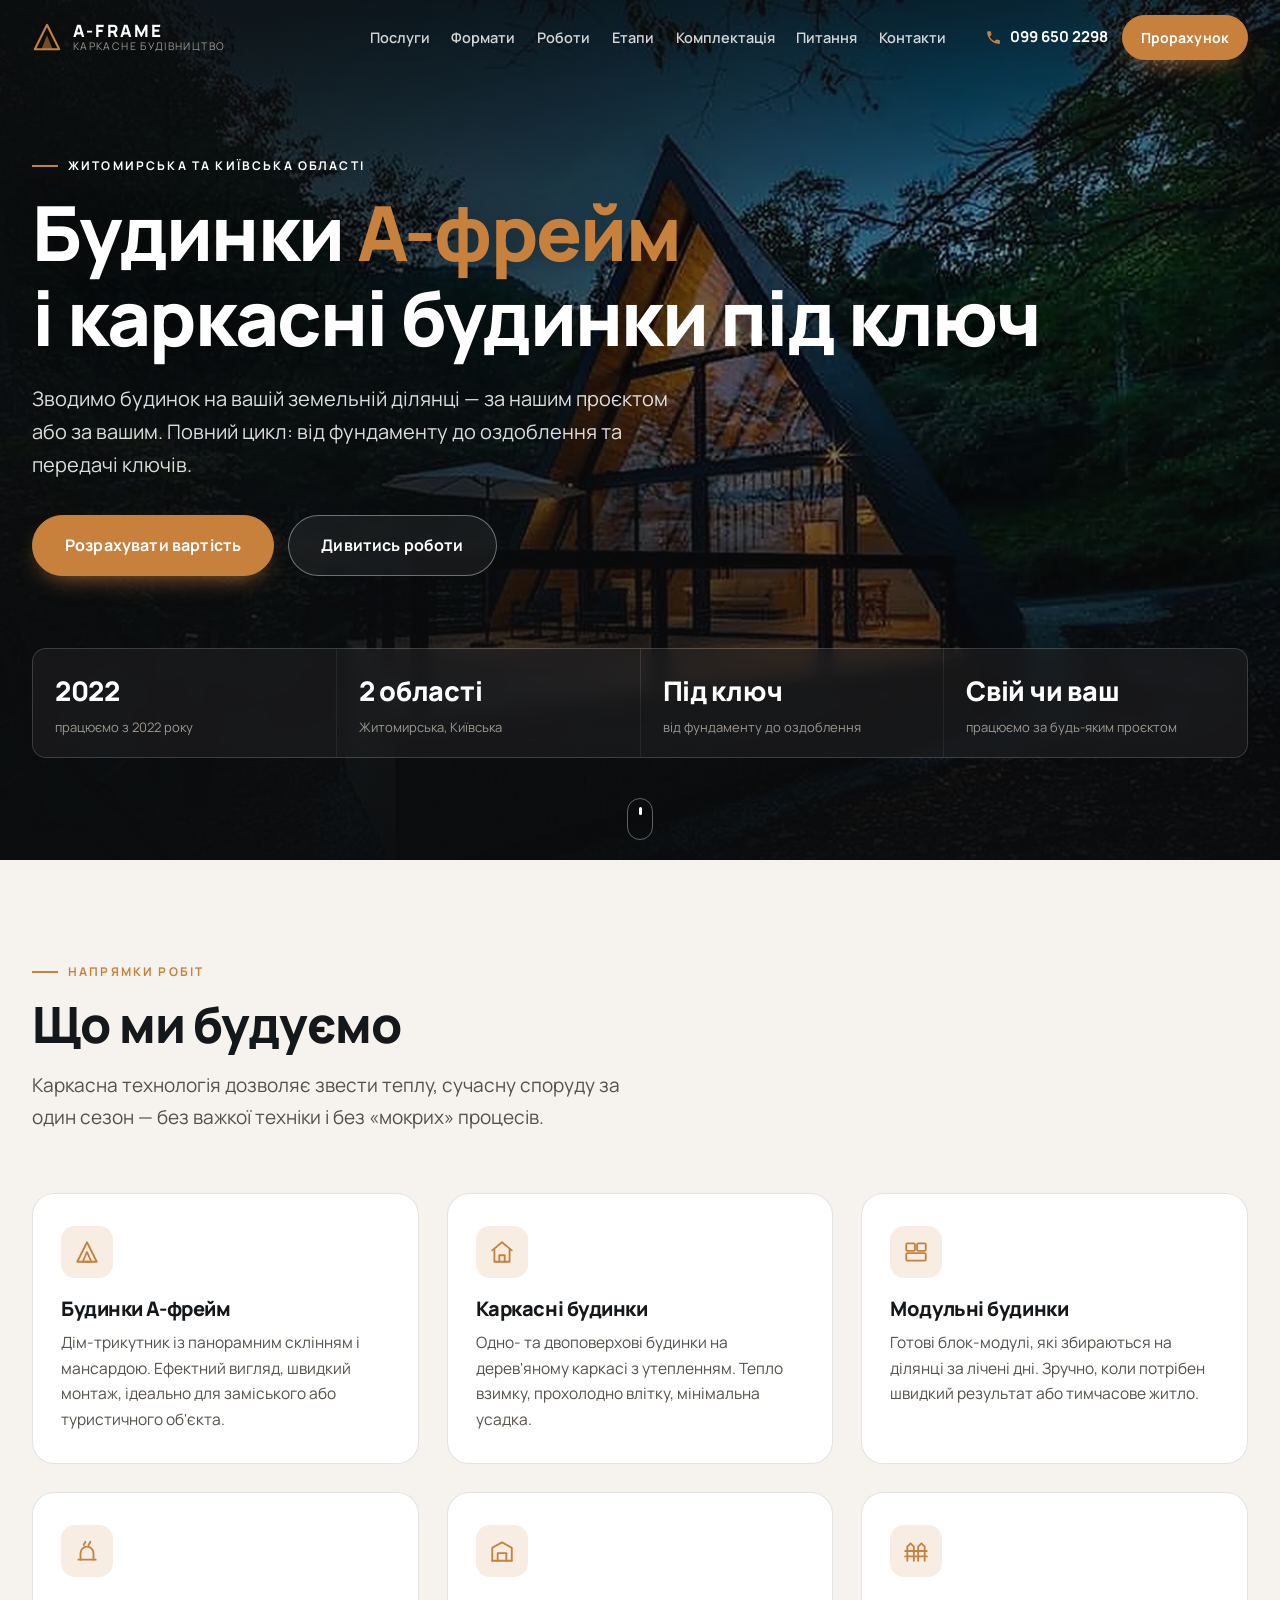
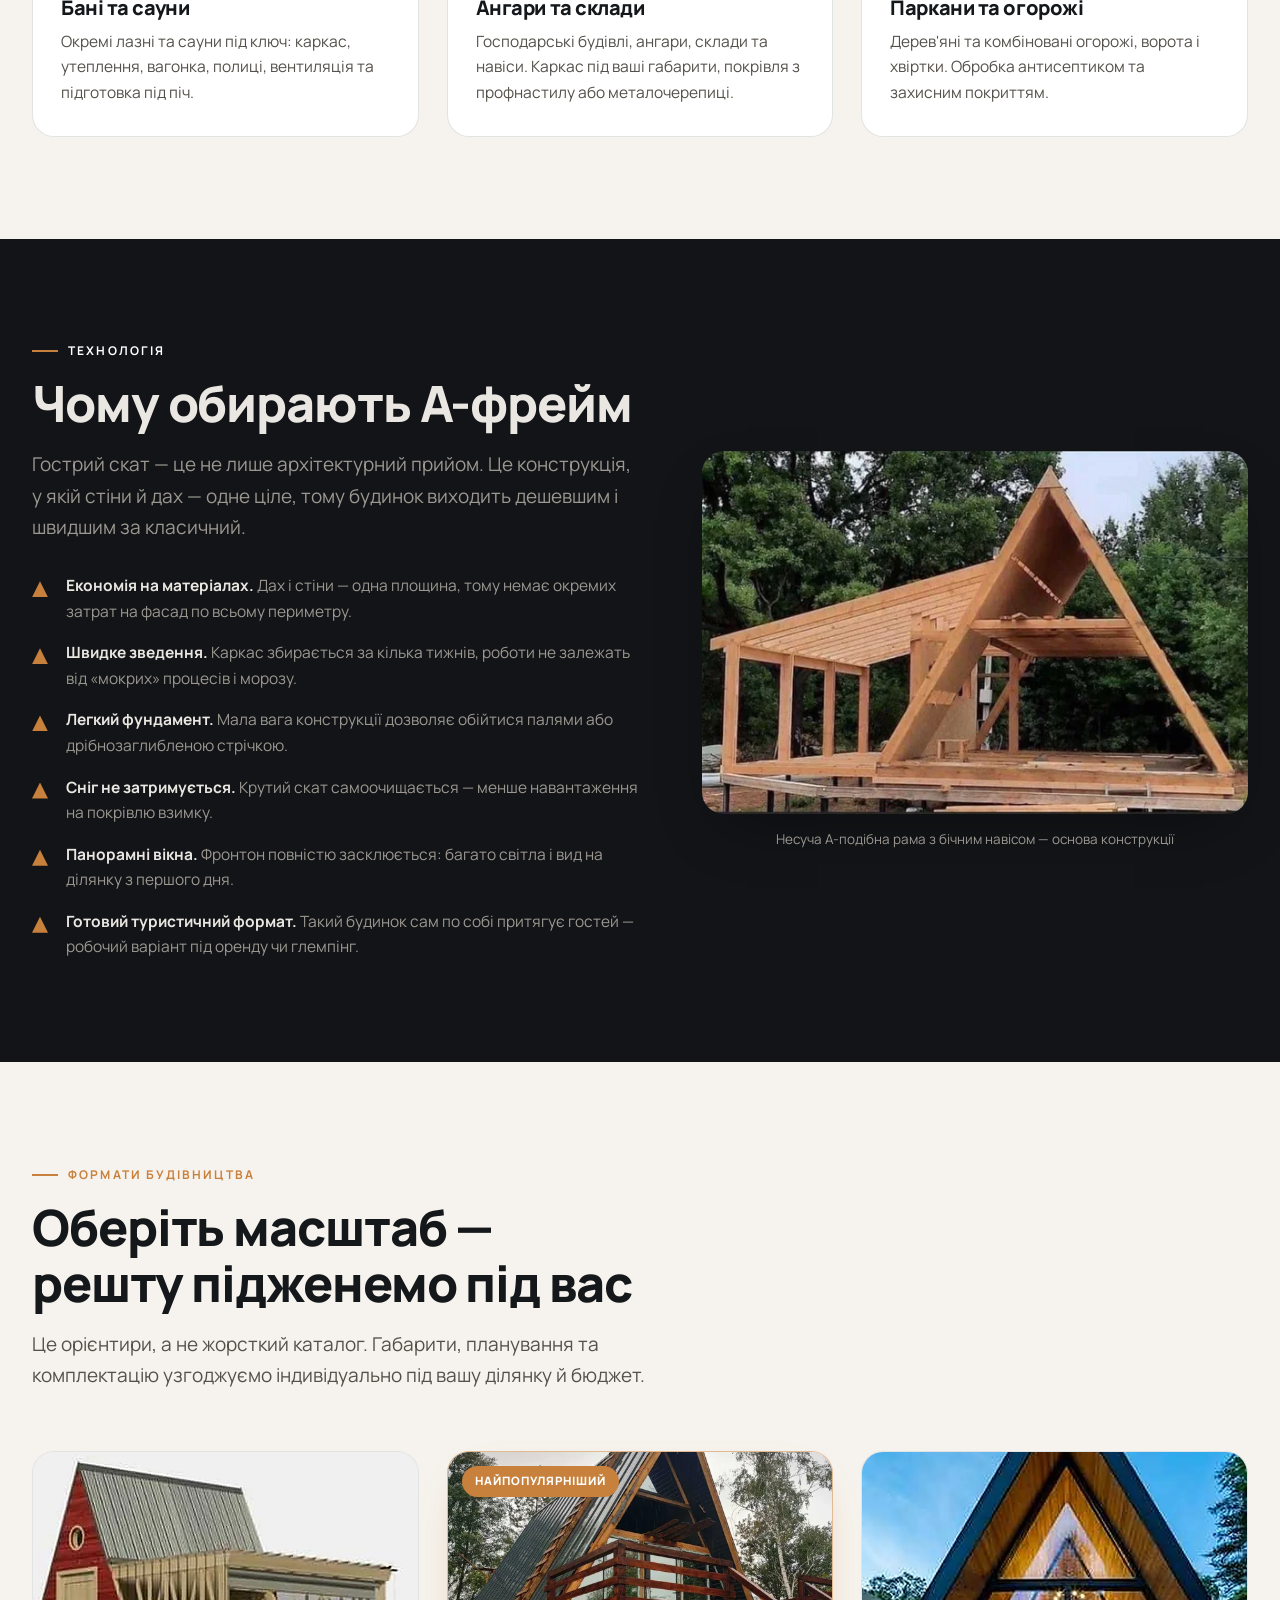
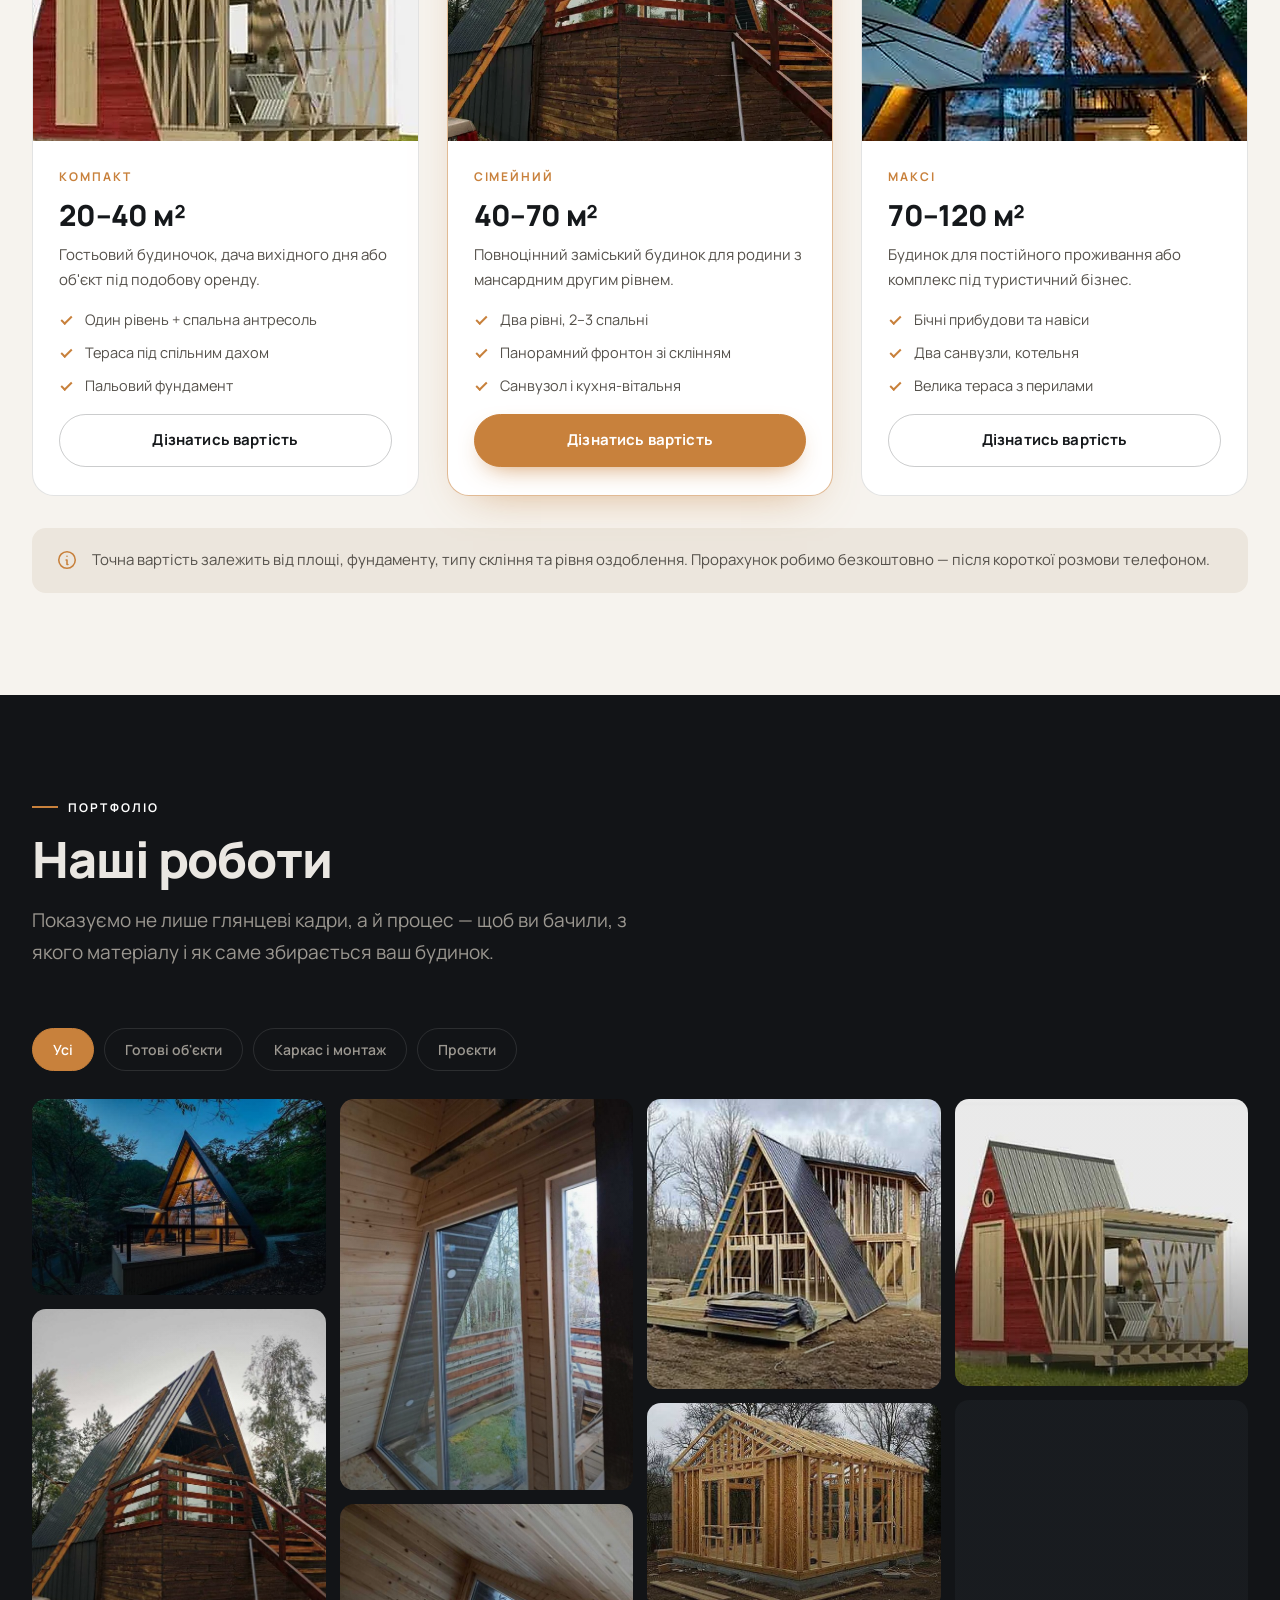
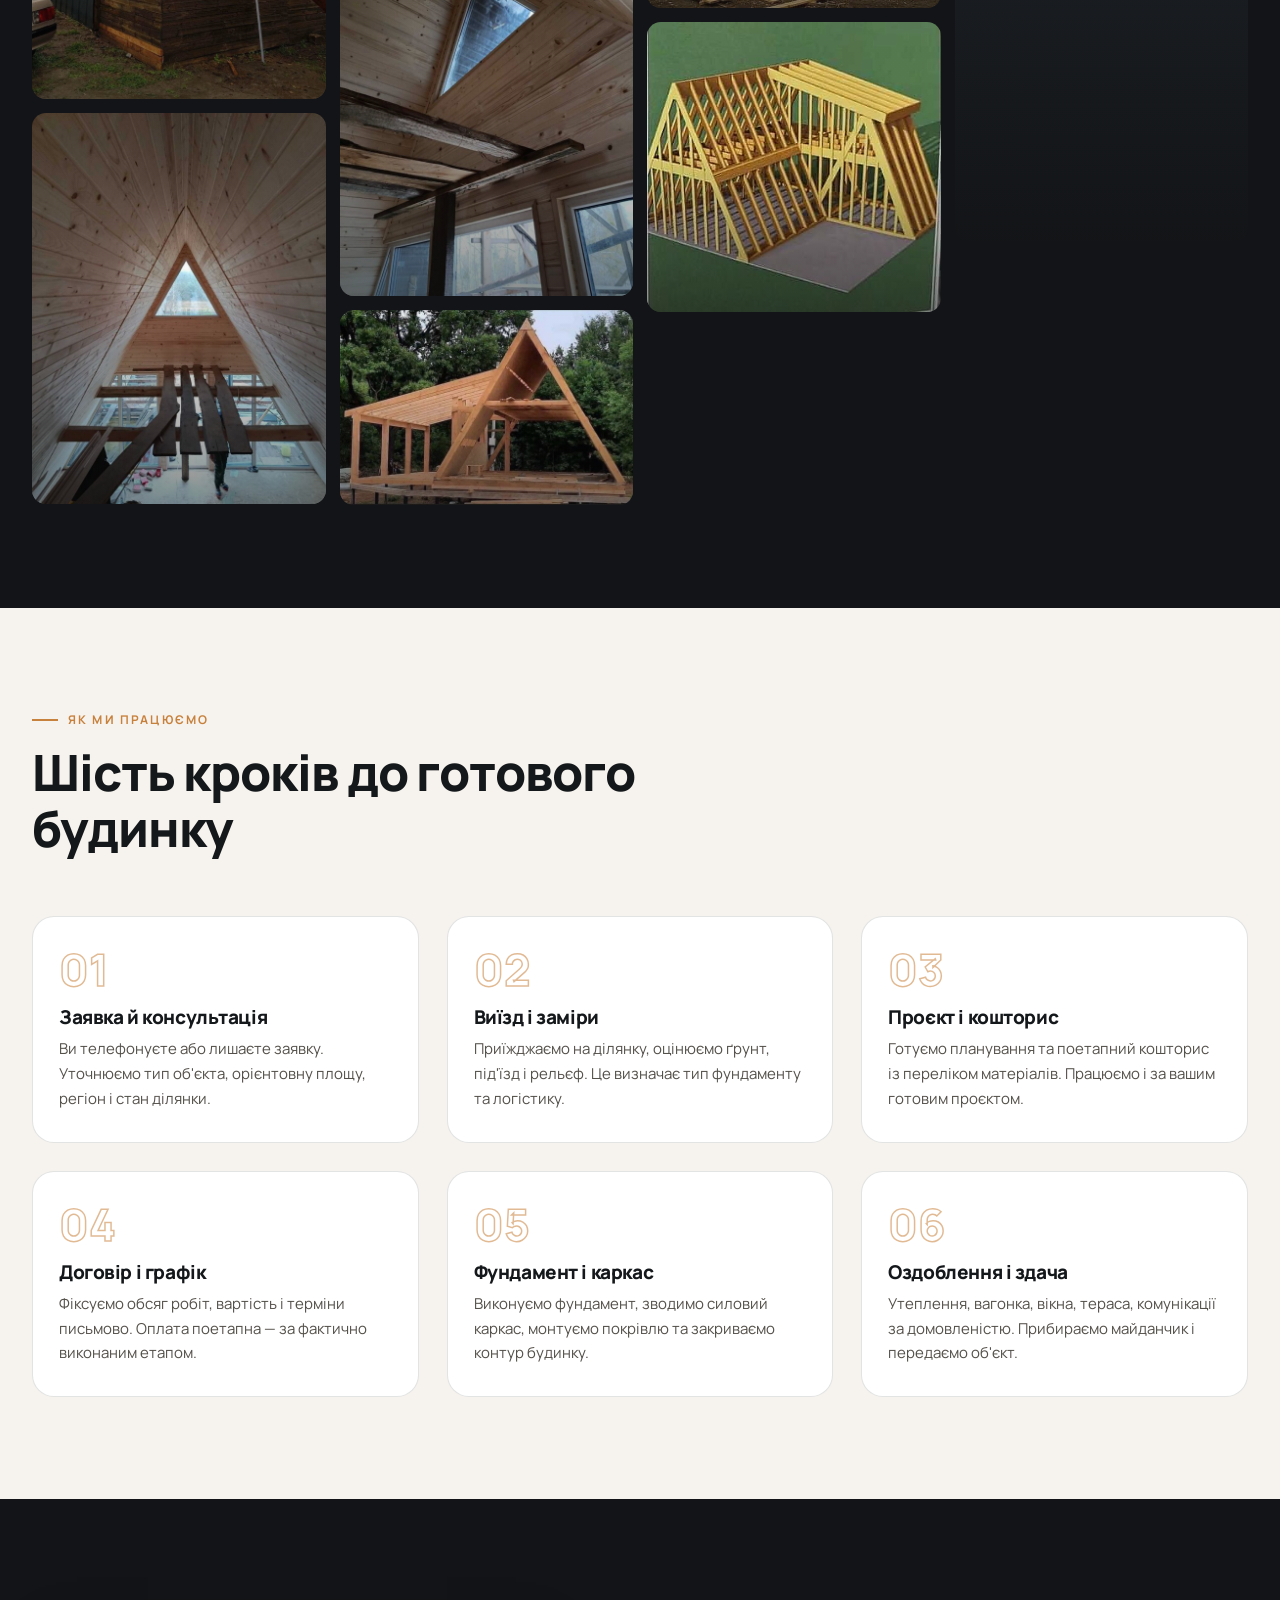
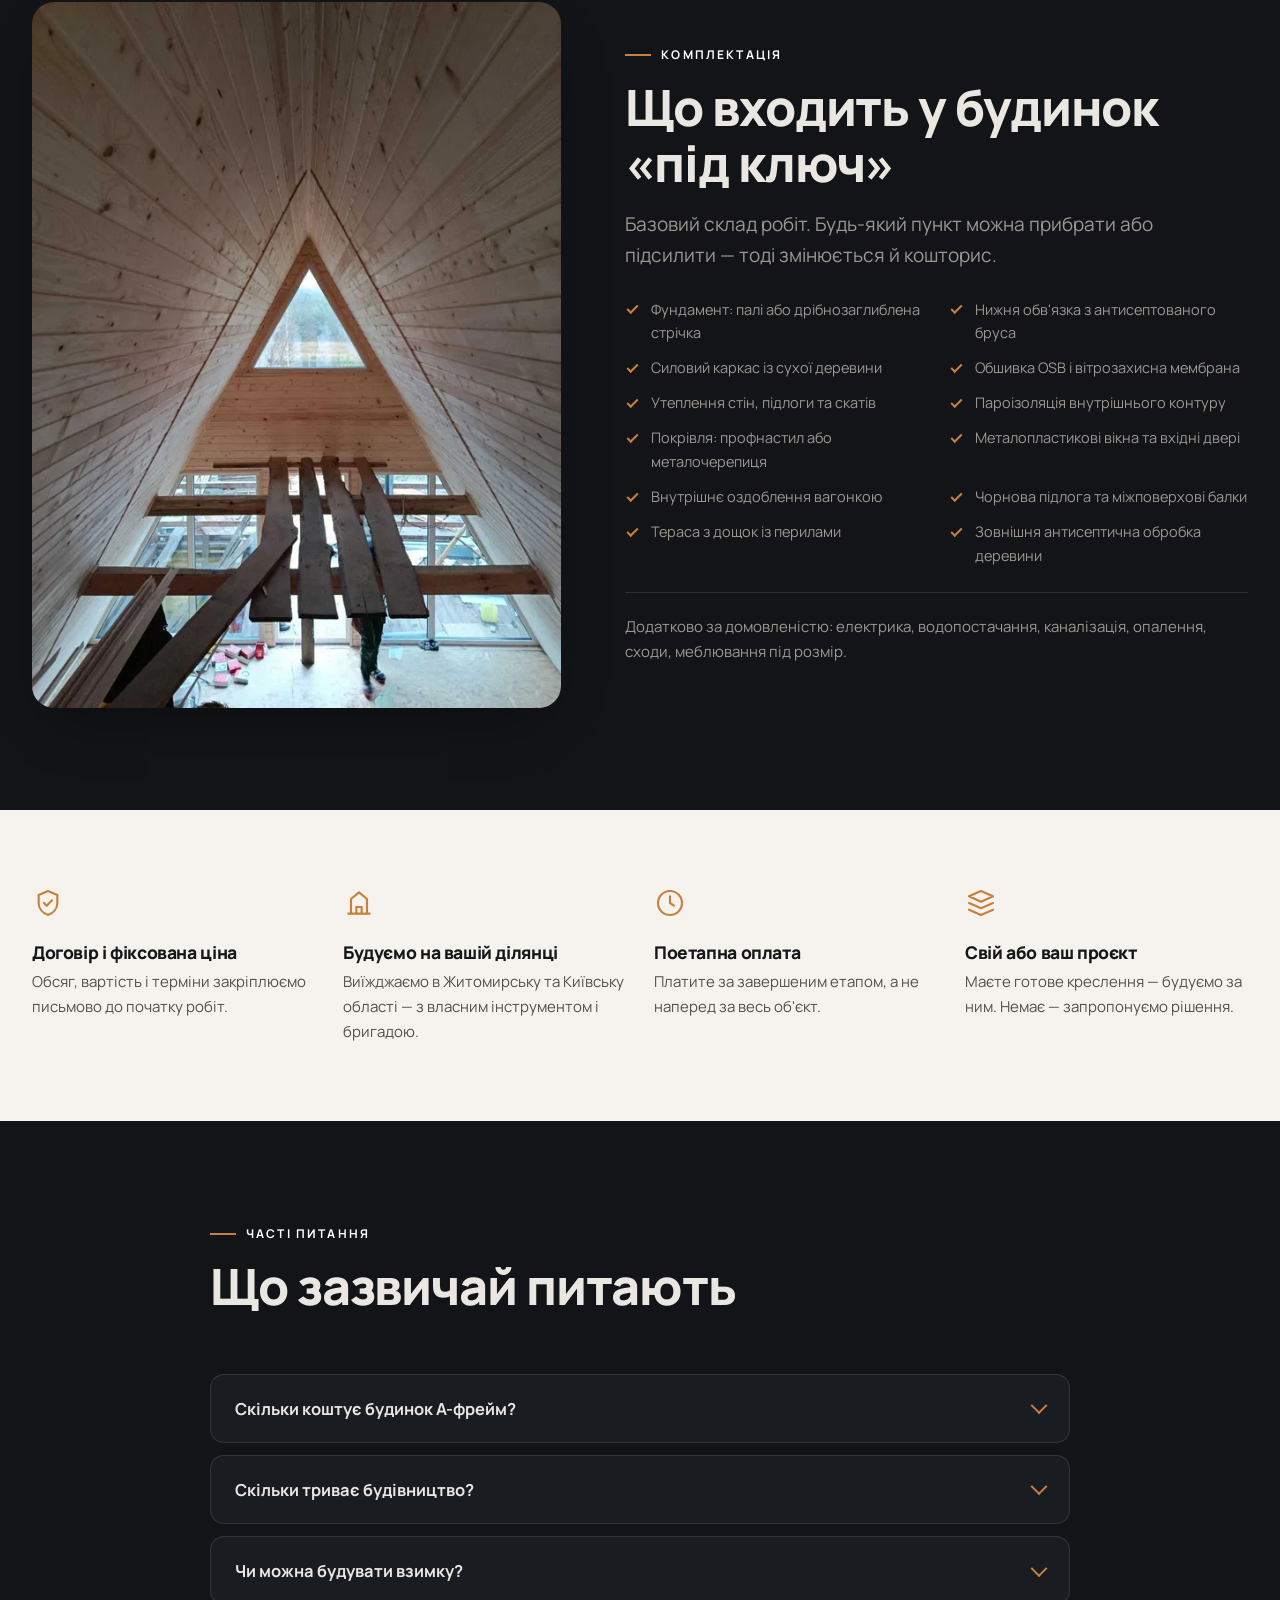
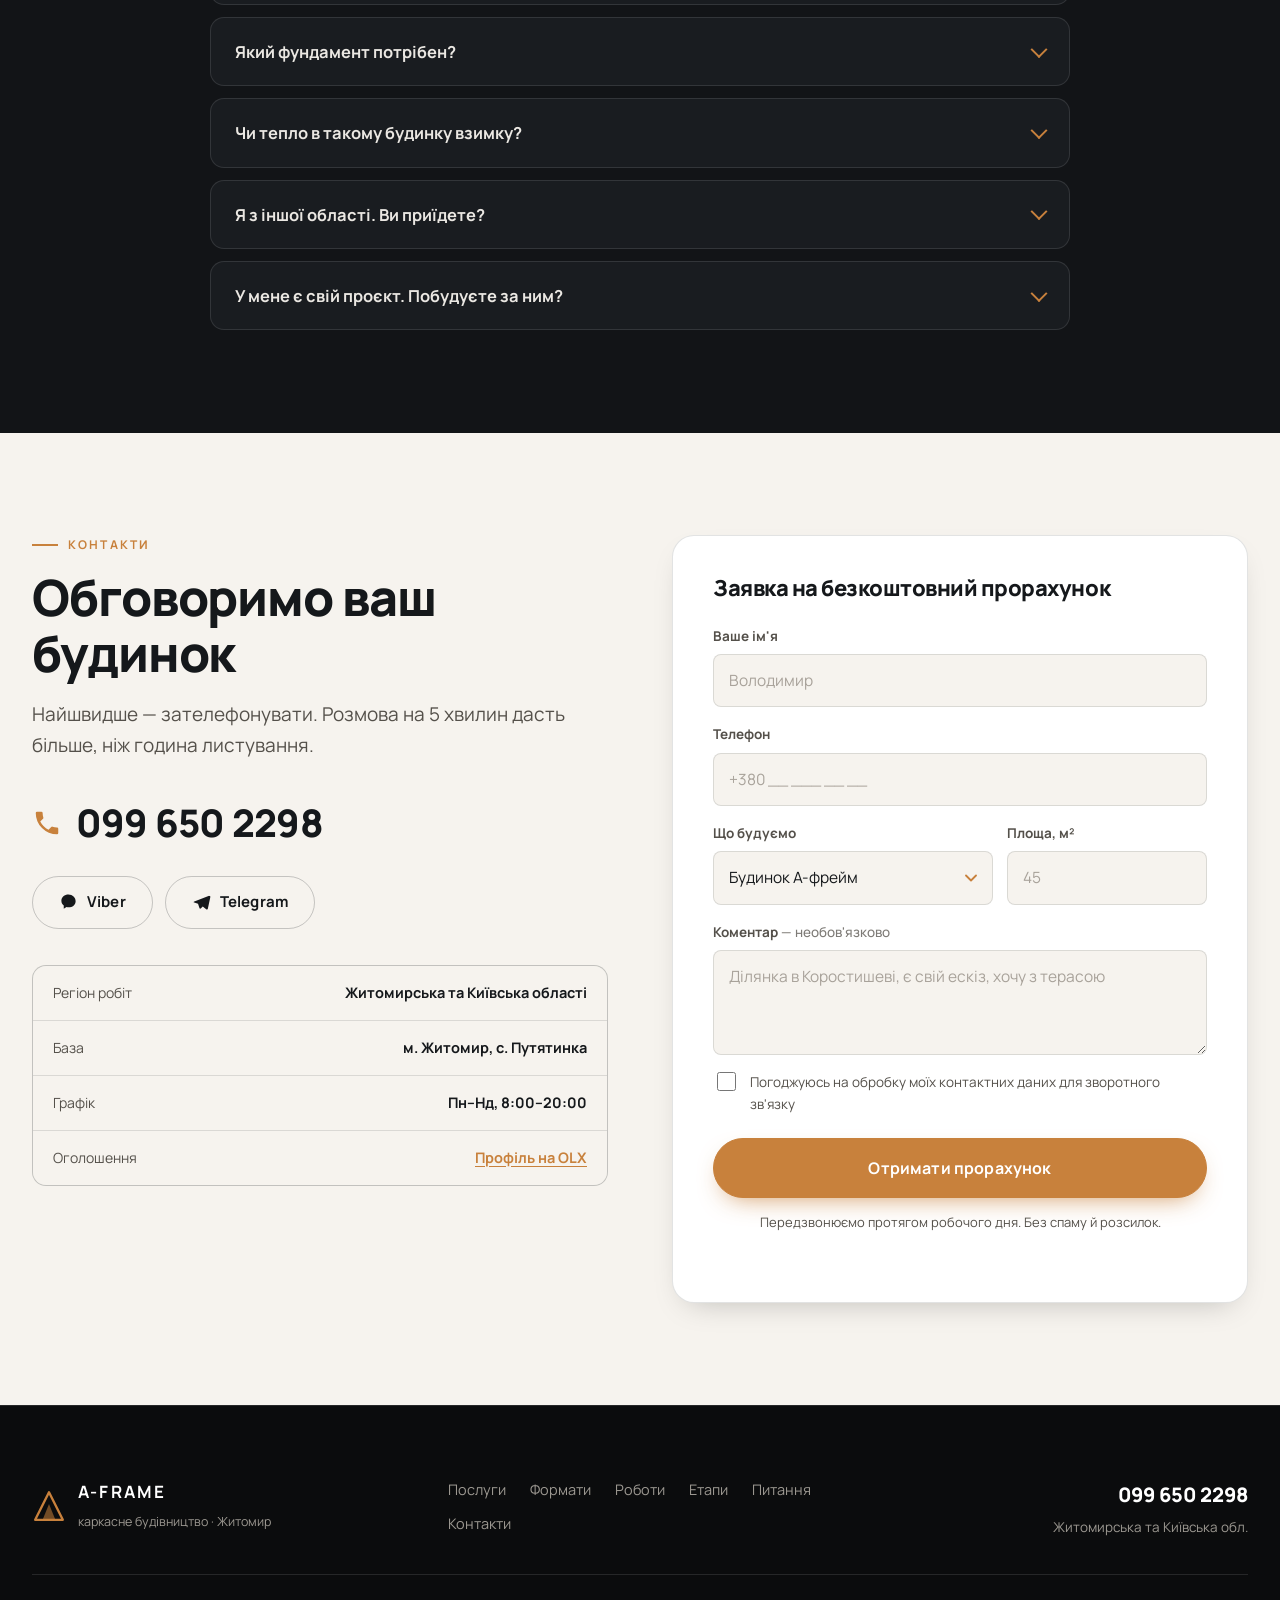
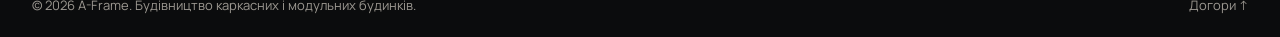
==== commit 92c1216a: "Доопрацювання вигляду на десктопі, планшеті та смартфонах - Галерея переведена з grid-мозаїки на кол" ====
--- a/index.html
+++ b/index.html
@@ -281,12 +281,12 @@
     </div>
 
     <div class="gallery" id="gallery">
-      <button class="gallery__item gallery__item--wide reveal" data-cat="ready" data-full="./assets/img/hero.jpg" data-caption="Будинок А-фрейм із терасою та панорамним склінням">
+      <button class="gallery__item reveal" data-cat="ready" data-full="./assets/img/hero.jpg" data-caption="Будинок А-фрейм із терасою та панорамним склінням">
         <img src="./assets/img/hero-600.jpg" width="600" height="400" loading="lazy" decoding="async" alt="Будинок А-фрейм із терасою у вечірньому освітленні">
         <span class="gallery__cap">А-фрейм із терасою</span>
       </button>
 
-      <button class="gallery__item gallery__item--tall reveal" data-cat="ready" data-full="./assets/img/exterior-1.jpg" data-caption="Реалізований об'єкт: А-фрейм з металевою покрівлею, терасою та зовнішніми сходами">
+      <button class="gallery__item reveal" data-cat="ready" data-full="./assets/img/exterior-1.jpg" data-caption="Реалізований об'єкт: А-фрейм з металевою покрівлею, терасою та зовнішніми сходами">
         <img src="./assets/img/exterior-1-600.jpg" width="600" height="797" loading="lazy" decoding="async" alt="Реалізований будинок А-фрейм з металевою покрівлею">
         <span class="gallery__cap">Реалізований об'єкт</span>
       </button>
@@ -306,7 +306,7 @@
         <span class="gallery__cap">Стеля й дахове вікно</span>
       </button>
 
-      <button class="gallery__item gallery__item--wide reveal" data-cat="build" data-full="./assets/img/frame-1.jpg" data-caption="Несуча А-подібна рама з бічним навісом на палях">
+      <button class="gallery__item reveal" data-cat="build" data-full="./assets/img/frame-1.jpg" data-caption="Несуча А-подібна рама з бічним навісом на палях">
         <img src="./assets/img/frame-1-600.jpg" width="600" height="400" loading="lazy" decoding="async" alt="Дерев'яний каркас А-фрейм з бічним навісом">
         <span class="gallery__cap">Каркас з навісом</span>
       </button>
@@ -331,11 +331,13 @@
         <span class="gallery__cap">Візуалізація</span>
       </button>
 
-      <button class="gallery__item gallery__item--tall reveal" data-cat="project" data-full="./assets/img/dusk-vertical.jpg" data-caption="Приклад архітектурного рішення: суцільне скління фронтону">
+      <button class="gallery__item reveal" data-cat="project" data-full="./assets/img/dusk-vertical.jpg" data-caption="Приклад архітектурного рішення: суцільне скління фронтону">
         <img src="./assets/img/dusk-vertical.jpg" width="664" height="996" loading="lazy" decoding="async" alt="Будинок А-фрейм із суцільним склінням фронтону">
         <span class="gallery__cap">Скління фронтону</span>
       </button>
     </div>
+
+    <button class="gallery__more" id="galleryMore" type="button">Показати всі роботи</button>
   </div>
 </section>
 
@@ -480,8 +482,14 @@
       </a>
 
       <div class="contact__msgs">
-        <a class="btn btn--outline" href="viber://chat?number=%2B380996502298">Viber</a>
-        <a class="btn btn--outline" href="https://t.me/+380996502298" target="_blank" rel="noopener">Telegram</a>
+        <a class="btn btn--outline" href="viber://chat?number=%2B380996502298">
+          <svg viewBox="0 0 24 24" aria-hidden="true"><path d="M12 2C6.9 2 3 5.3 3 9.8c0 2.4 1.1 4.5 3 6v4l3.5-2c.8.2 1.6.3 2.5.3 5.1 0 9-3.3 9-7.8S17.1 2 12 2z"/></svg>
+          Viber
+        </a>
+        <a class="btn btn--outline" href="https://t.me/+380996502298" target="_blank" rel="noopener">
+          <svg viewBox="0 0 24 24" aria-hidden="true"><path d="M21.7 3.4 2.9 10.6c-1 .4-1 1.2 0 1.5l4.7 1.5 1.8 5.5c.2.6.4.8 1 .8.4 0 .6-.2.9-.5l2.3-2.2 4.7 3.5c.9.5 1.5.2 1.7-.8l3.1-14.6c.3-1.2-.5-1.8-1.4-1.4z"/></svg>
+          Telegram
+        </a>
       </div>
 
       <dl class="contact__meta">
--- a/assets/css/style.css
+++ b/assets/css/style.css
@@ -17,7 +17,7 @@
   --on-dark:#EAE7E2;
   --on-dark-mut:#9C9891;
   --on-light:#15181B;
-  --on-light-mut:#5D5952;
+  --on-light-mut:#54504A;
 
   --line-dark:rgba(255,255,255,.11);
   --line-light:rgba(21,24,27,.12);
@@ -128,13 +128,13 @@
 }
 .site-header__inner{display:flex;align-items:center;gap:clamp(16px,3vw,40px);width:min(1220px,100% - clamp(20px,5vw,64px))}
 
-.brand{display:flex;align-items:center;gap:11px;color:#fff;flex:none}
+.brand{display:flex;align-items:center;gap:11px;color:#fff;flex:none;margin-right:auto}
 .brand__mark{width:30px;height:30px;color:var(--accent);flex:none}
 .brand__text{display:flex;flex-direction:column;line-height:1.1}
 .brand__text strong{font-size:17px;font-weight:800;letter-spacing:.13em}
 .brand__text span{font-size:10.5px;letter-spacing:.13em;text-transform:uppercase;color:var(--on-dark-mut)}
 
-.nav{display:flex;gap:clamp(12px,1.7vw,26px);margin-left:auto}
+.nav{display:flex;gap:clamp(12px,1.7vw,26px)}
 .nav a{
   position:relative;font-size:14.5px;font-weight:600;color:rgba(255,255,255,.82);
   padding:6px 0;transition:color .2s ease;
@@ -146,14 +146,13 @@
 .nav a:hover{color:#fff}
 .nav a:hover::after{right:0}
 
-.site-header__actions{display:flex;align-items:center;gap:14px;margin-left:auto}
-.nav + .site-header__actions{margin-left:0}
+.site-header__actions{display:flex;align-items:center;gap:14px}
 
 .phone-link{display:inline-flex;align-items:center;gap:8px;color:#fff;font-weight:700;font-size:15px;white-space:nowrap}
 .phone-link svg{width:17px;height:17px;fill:var(--accent)}
 .phone-link:hover{color:var(--accent-hi)}
 
-.burger{display:none;width:42px;height:42px;border-radius:var(--r-sm);flex-direction:column;justify-content:center;align-items:center;gap:5px}
+.burger{display:none;width:44px;height:44px;border-radius:var(--r-sm);flex-direction:column;justify-content:center;align-items:center;gap:5px}
 .burger span{display:block;width:21px;height:2px;background:#fff;transition:transform .28s ease,opacity .2s ease}
 .burger[aria-expanded="true"] span:nth-child(1){transform:translateY(7px) rotate(45deg)}
 .burger[aria-expanded="true"] span:nth-child(2){opacity:0}
@@ -166,8 +165,8 @@
 .hero__scrim{
   position:absolute;inset:0;z-index:-1;
   background:
-    linear-gradient(180deg,rgba(11,12,13,.72) 0%,rgba(11,12,13,.28) 34%,rgba(11,12,13,.82) 82%,var(--ink) 100%),
-    radial-gradient(120% 80% at 15% 90%,rgba(11,12,13,.7) 0%,transparent 60%);
+    linear-gradient(180deg,rgba(11,12,13,.74) 0%,rgba(11,12,13,.22) 32%,rgba(11,12,13,.62) 76%,rgba(11,12,13,.9) 100%),
+    linear-gradient(96deg,rgba(11,12,13,.86) 0%,rgba(11,12,13,.5) 42%,rgba(11,12,13,.1) 74%);
 }
 .hero__inner{position:relative}
 .eyebrow--light{color:#fff}
@@ -192,7 +191,7 @@
 @keyframes scrolldot{0%,100%{transform:translateY(0);opacity:0}40%{opacity:1}80%{transform:translateY(13px);opacity:0}}
 
 /* ---------- картки послуг ---------- */
-.cards{display:grid;grid-template-columns:repeat(auto-fit,minmax(280px,1fr));gap:var(--gap)}
+.cards{display:grid;grid-template-columns:repeat(auto-fit,minmax(330px,1fr));gap:var(--gap)}
 .card{
   background:#fff;border:1px solid var(--line-light);border-radius:var(--r-lg);
   padding:32px 28px 30px;position:relative;overflow:hidden;
@@ -274,18 +273,13 @@
 .filter:hover{color:#fff;border-color:rgba(255,255,255,.35)}
 .filter.is-active{background:var(--accent);border-color:var(--accent);color:#fff}
 
-.gallery{
-  display:grid;grid-template-columns:repeat(4,1fr);
-  grid-auto-rows:190px;gap:14px;
-}
+.gallery{columns:4;column-gap:14px}
 .gallery__item{
   position:relative;overflow:hidden;border-radius:var(--r-md);
-  padding:0;display:block;background:var(--surface);
-  transition:opacity .35s ease,transform .35s ease;
-}
-.gallery__item--wide{grid-column:span 2}
-.gallery__item--tall{grid-row:span 2}
-.gallery__item img{width:100%;height:100%;object-fit:cover;transition:transform .7s cubic-bezier(.2,.7,.3,1),filter .35s ease}
+  padding:0;display:block;width:100%;margin:0 0 14px;background:var(--surface);
+  break-inside:avoid;-webkit-column-break-inside:avoid;
+}
+.gallery__item img{width:100%;height:auto;display:block;transition:transform .7s cubic-bezier(.2,.7,.3,1)}
 .gallery__item::after{
   content:"";position:absolute;inset:0;
   background:linear-gradient(to top,rgba(11,12,13,.85) 0%,rgba(11,12,13,.05) 55%);
@@ -299,10 +293,15 @@
   transform:translateY(6px);opacity:0;transition:all .3s ease;
 }
 .gallery__item:hover .gallery__cap{transform:translateY(0);opacity:1}
-.gallery__item.is-hidden{display:none}
+.gallery__item.is-hidden,.gallery__item.is-clipped{display:none}
+
+.gallery__more{display:none;margin:22px auto 0;padding:14px 30px;border-radius:999px;
+  border:1.5px solid rgba(255,255,255,.28);font-weight:700;font-size:15px;color:#fff}
+.gallery__more:hover{border-color:var(--accent);color:var(--accent)}
+.gallery__more[hidden]{display:none !important}
 
 /* ---------- етапи ---------- */
-.steps{display:grid;grid-template-columns:repeat(auto-fit,minmax(280px,1fr));gap:var(--gap)}
+.steps{display:grid;grid-template-columns:repeat(auto-fit,minmax(330px,1fr));gap:var(--gap)}
 .step{position:relative;padding:30px 26px;background:#fff;border:1px solid var(--line-light);border-radius:var(--r-lg)}
 .step__num{
   display:block;font-size:44px;font-weight:800;line-height:1;
@@ -349,7 +348,9 @@
 }
 .contact__phone svg{width:30px;height:30px;fill:var(--accent);flex:none}
 .contact__phone:hover{color:var(--accent)}
-.contact__msgs{display:flex;gap:12px;margin-top:20px}
+.contact__msgs{display:flex;flex-wrap:wrap;gap:12px;margin-top:22px}
+.contact__msgs .btn{padding:13px 26px}
+.contact__msgs svg{width:19px;height:19px;fill:currentColor}
 
 .contact__meta{margin-top:36px;display:grid;gap:1px;background:var(--line-light);border:1px solid var(--line-light);border-radius:var(--r-md);overflow:hidden}
 .contact__meta > div{background:var(--paper);padding:15px 20px;display:flex;justify-content:space-between;gap:18px;flex-wrap:wrap}
@@ -368,6 +369,11 @@
   width:100%;padding:13px 15px;border:1.5px solid var(--line-light);border-radius:var(--r-sm);
   background:var(--paper);color:var(--on-light);font:inherit;font-size:15.5px;
   transition:border-color .2s ease,background .2s ease;
+}
+.field select{
+  appearance:none;-webkit-appearance:none;padding-right:40px;cursor:pointer;
+  background-image:url("data:image/svg+xml,%3Csvg xmlns='http://www.w3.org/2000/svg' viewBox='0 0 12 8'%3E%3Cpath d='M1 1.5 6 6.5 11 1.5' fill='none' stroke='%23C8813C' stroke-width='1.8' stroke-linecap='round' stroke-linejoin='round'/%3E%3C/svg%3E");
+  background-repeat:no-repeat;background-position:right 15px center;background-size:12px;
 }
 .field textarea{resize:vertical;min-height:92px}
 .field input:focus,.field select:focus,.field textarea:focus{outline:none;border-color:var(--accent);background:#fff}
@@ -459,14 +465,18 @@
   .nav a{padding:15px clamp(20px,5vw,64px);font-size:17px;border-bottom:1px solid var(--line-dark)}
   .nav a::after{display:none}
   .burger{display:flex}
-  .site-header__actions{margin-left:auto}
+  .hero__scroll{display:none}
+}
+
+@media (max-width:1200px){
+  .gallery{columns:3}
 }
 
 @media (max-width:900px){
   .why__grid,.included__grid,.contact__grid{grid-template-columns:1fr}
   .why__media,.included__media{order:-1}
   .included__media img{aspect-ratio:16/10}
-  .gallery{grid-template-columns:repeat(2,1fr);grid-auto-rows:170px}
+  .gallery{columns:2}
   .hero__stats{grid-template-columns:repeat(2,1fr)}
   .footer__inner{grid-template-columns:1fr;gap:26px}
   .footer__contact{text-align:left}
@@ -477,19 +487,30 @@
   .mobile-bar{display:flex}
   .footer{padding-bottom:60px}
   .phone-link span{display:none}
+  .phone-link{width:44px;height:44px;border-radius:50%;background:var(--accent-soft);
+              justify-content:center;border:1.5px solid rgba(200,129,60,.5)}
+  .phone-link svg{width:19px;height:19px}
   .site-header__actions .btn--sm{display:none}
+  .site-header__actions{gap:10px}
   .hero{min-height:auto;padding-block:calc(var(--header-h) + 56px) 64px}
   .hero__scroll{display:none}
   .hero__stats li{padding:15px 16px}
-  .gallery__item--wide{grid-column:span 2}
-  .gallery__item--tall{grid-row:span 1}
+  .gallery__more{display:block}
+  .filter{padding:11px 20px}
+  .gallery__cap{opacity:1;transform:none;font-size:12.5px;left:12px;right:12px;bottom:11px}
+  .gallery__item::after{opacity:.75}
+  .hero__scrim{
+    background:linear-gradient(180deg,rgba(11,12,13,.8) 0%,rgba(11,12,13,.34) 26%,
+               rgba(11,12,13,.5) 52%,rgba(11,12,13,.88) 88%,rgba(11,12,13,.94) 100%);
+  }
   .lightbox__nav{width:44px;height:44px;font-size:28px}
 }
 
+@media (max-width:359px){
+  .gallery{columns:1}
+}
+
 @media (max-width:520px){
-  .gallery{grid-template-columns:1fr;grid-auto-rows:210px}
-  .gallery__item--wide{grid-column:span 1}
-  .gallery__cap{opacity:1;transform:none}
   .field-row{grid-template-columns:1fr}
   .hero__cta .btn{flex:1 1 100%}
   .contact__meta > div{flex-direction:column;gap:3px}
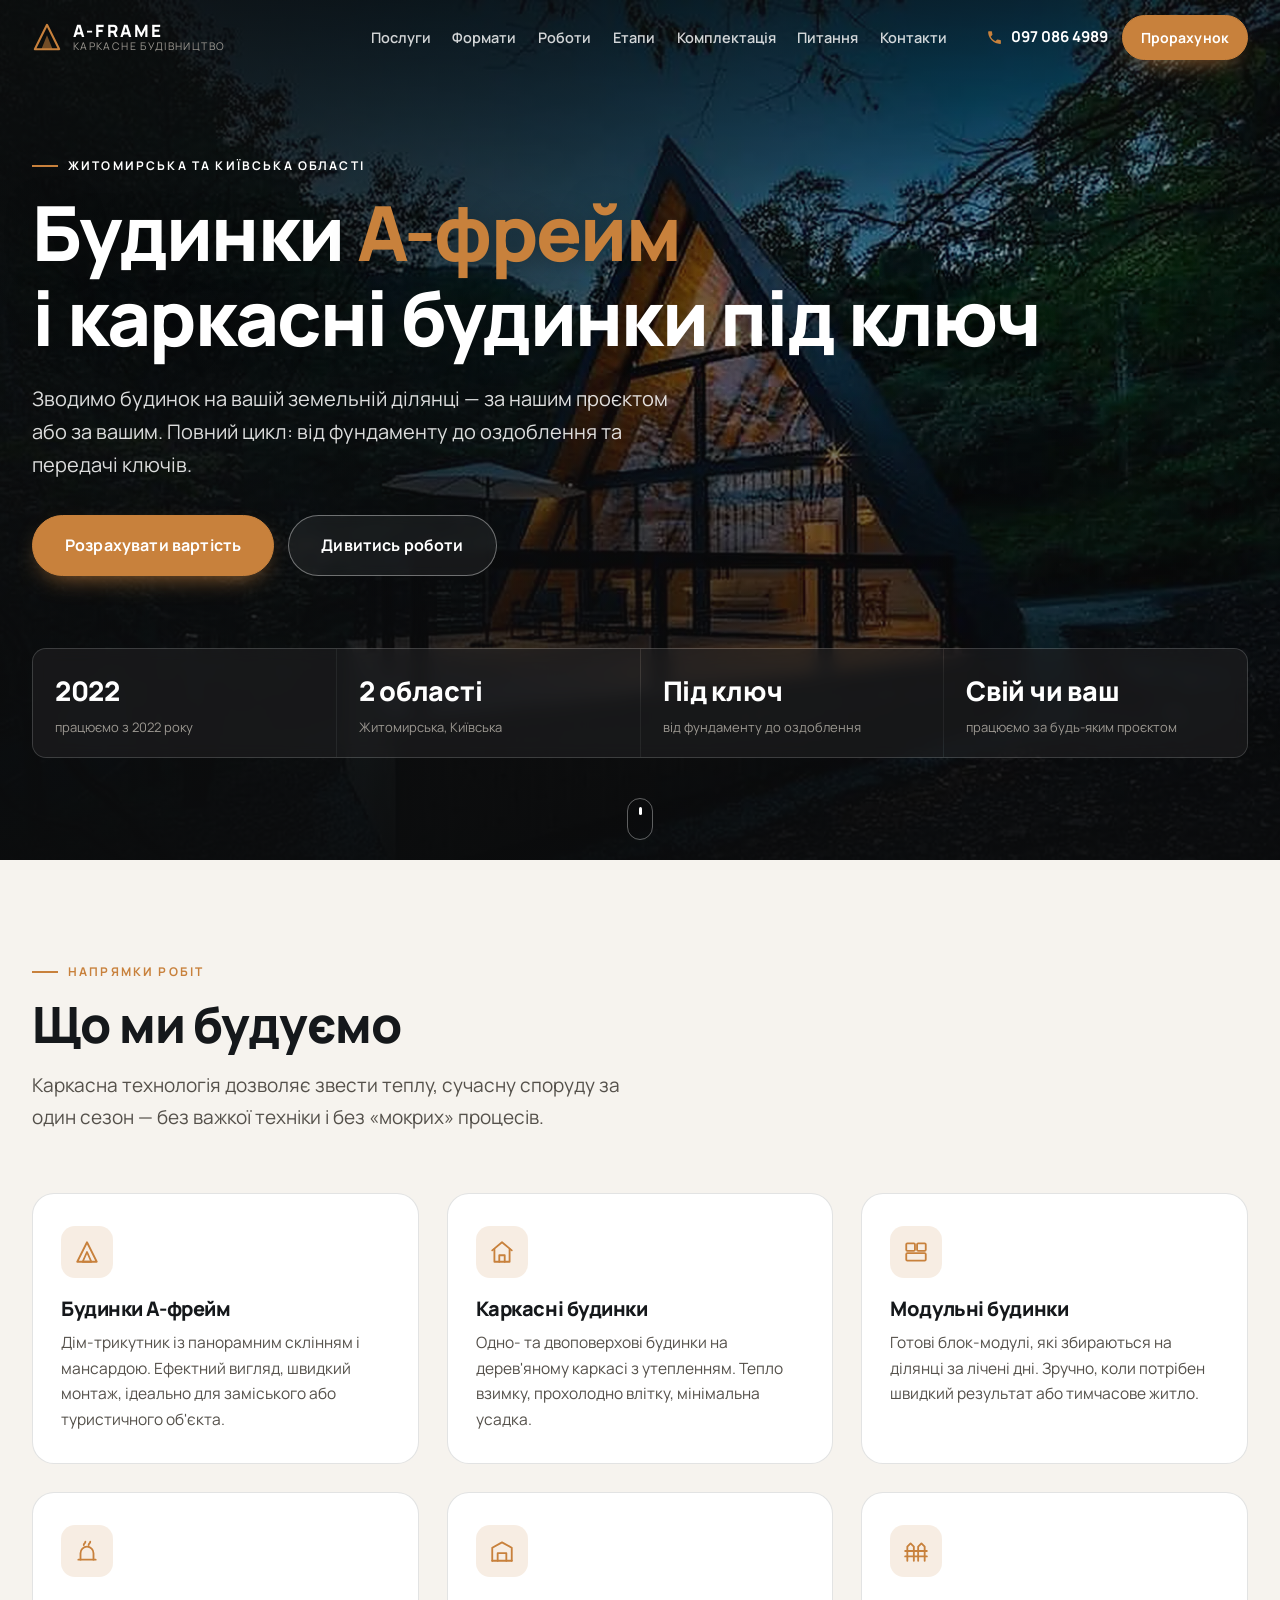
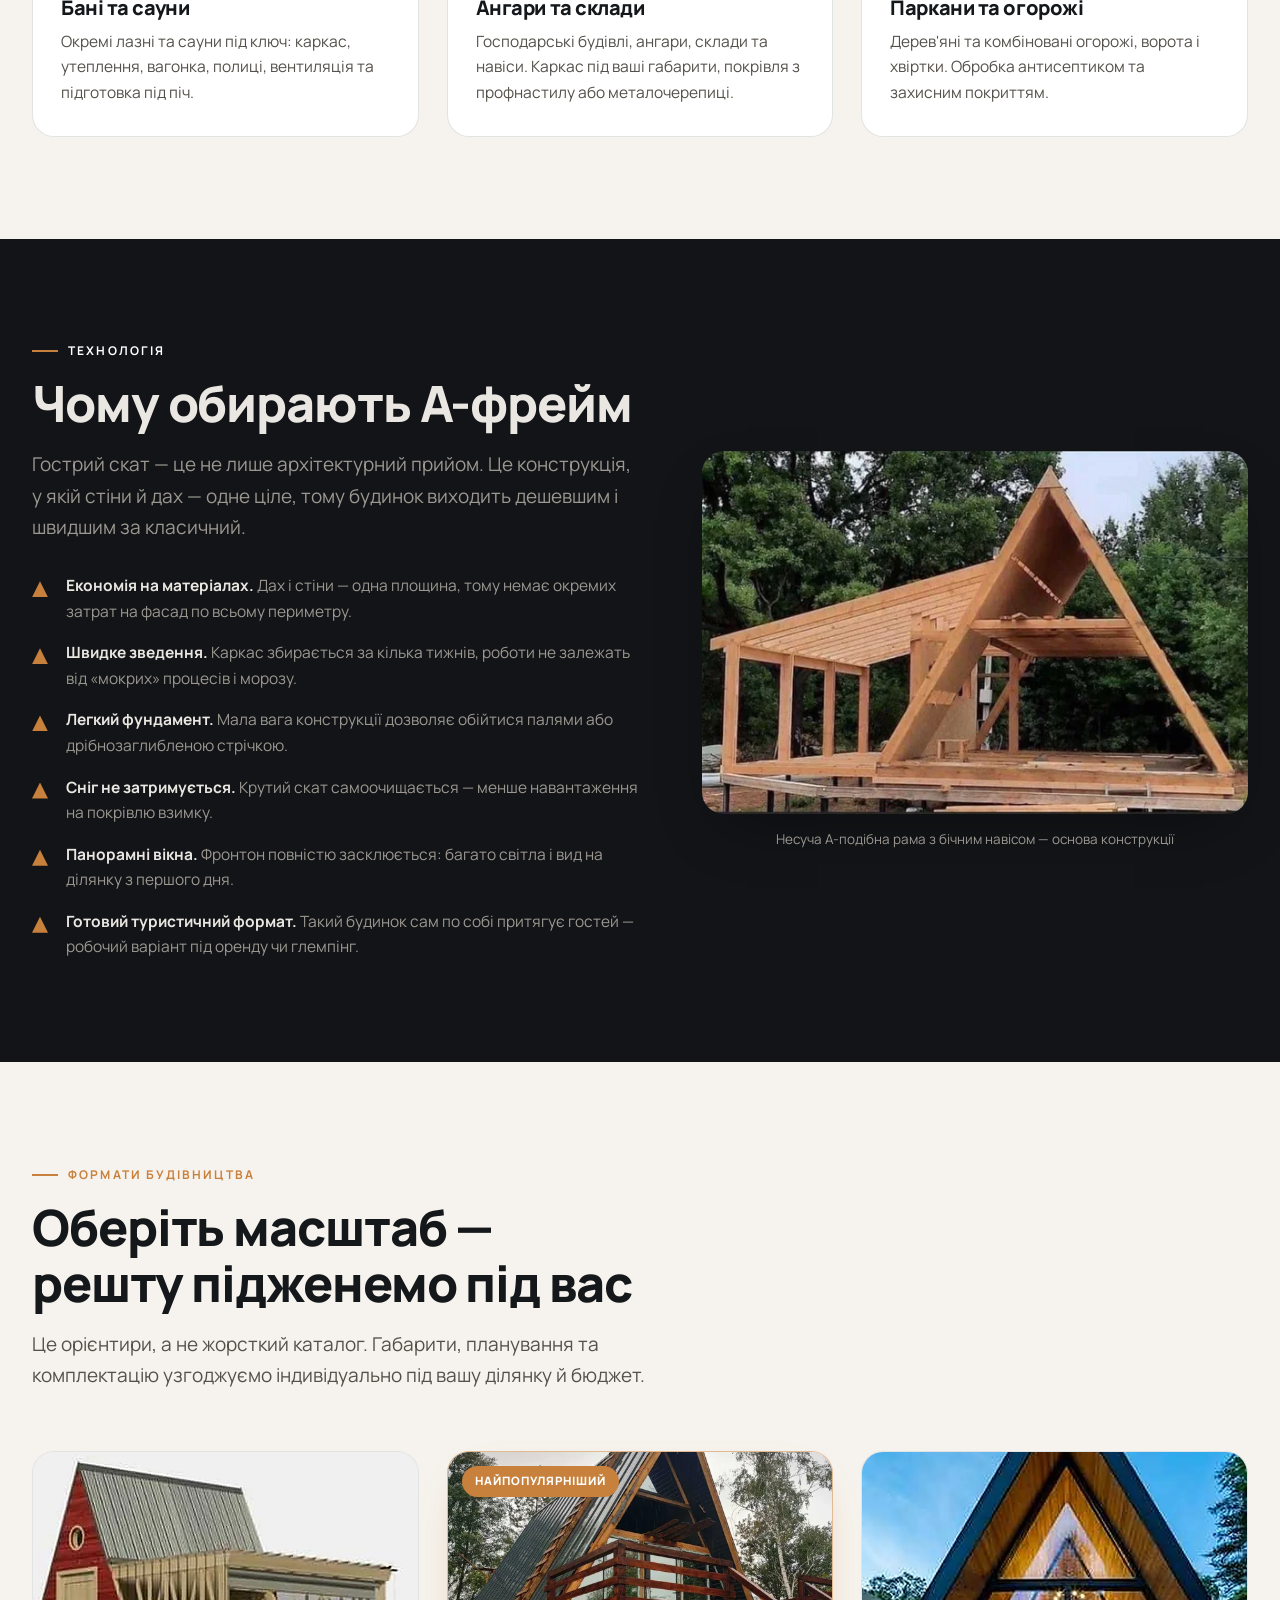
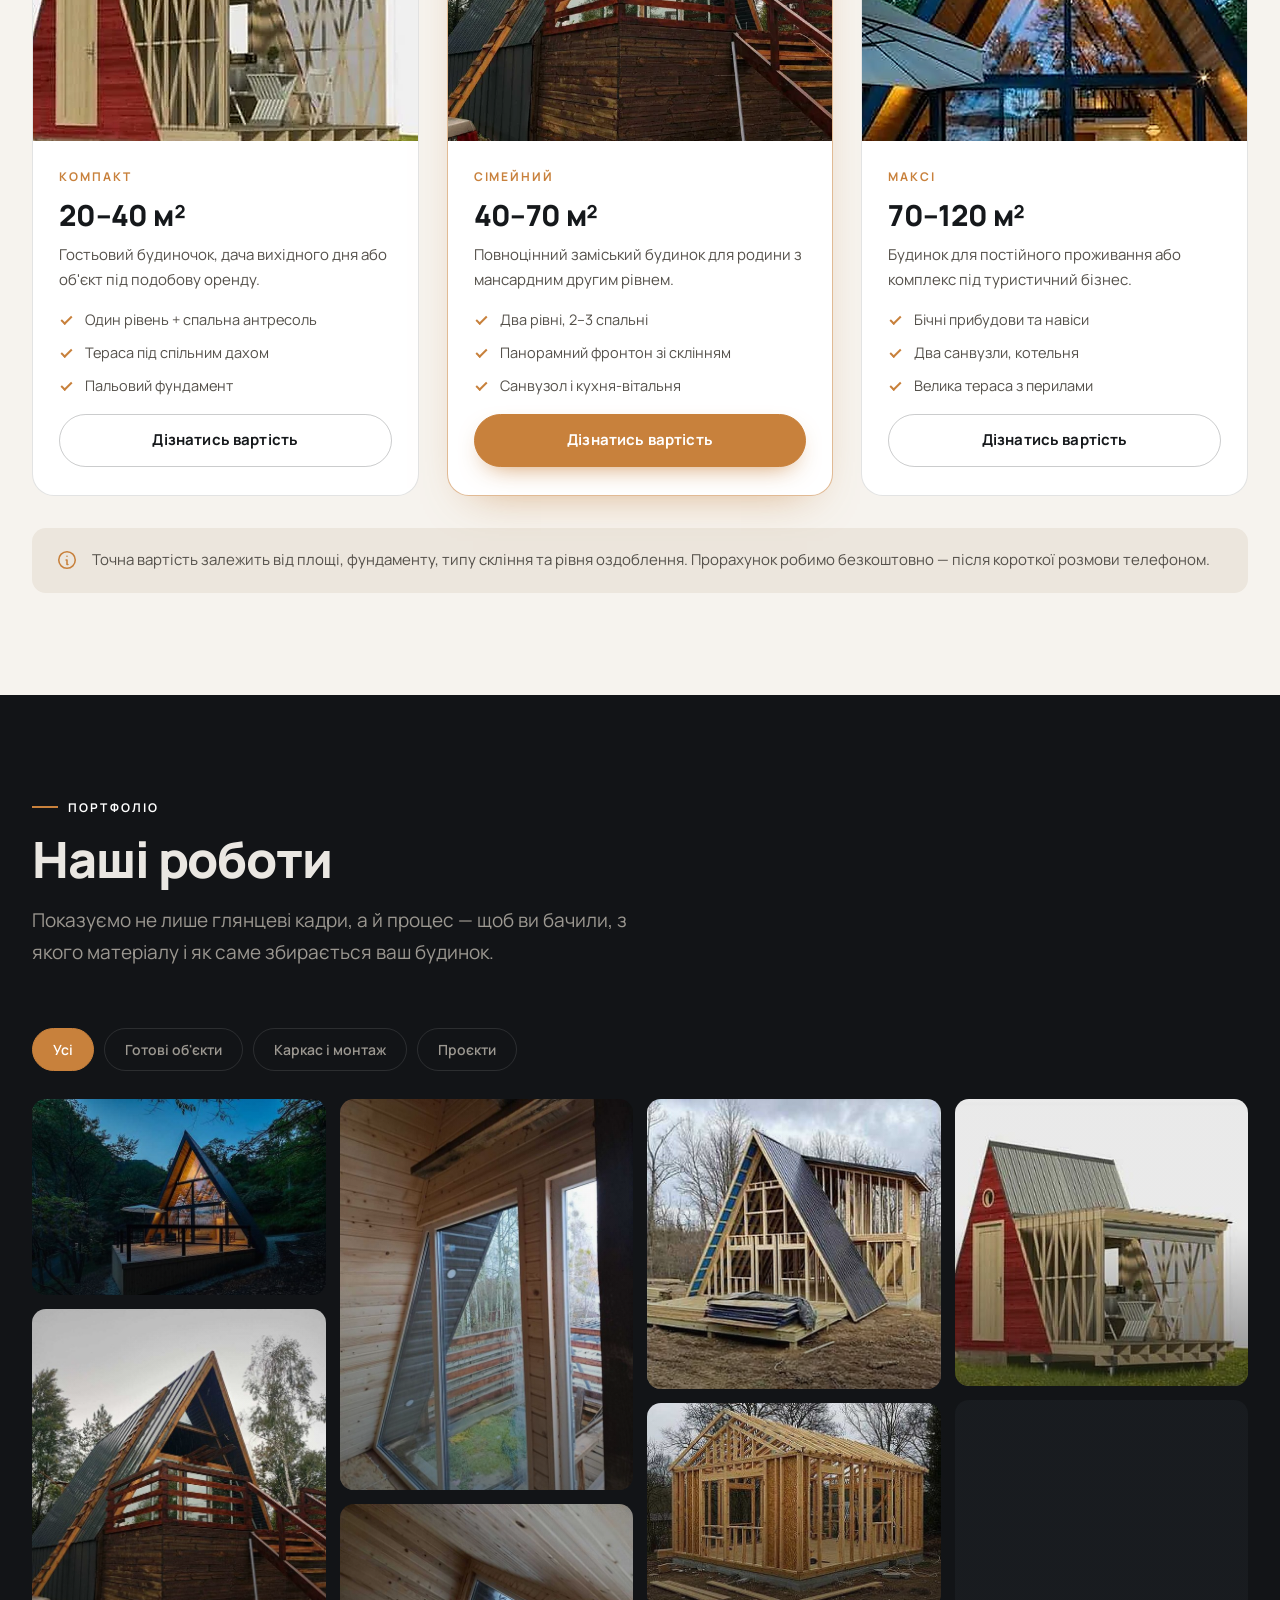
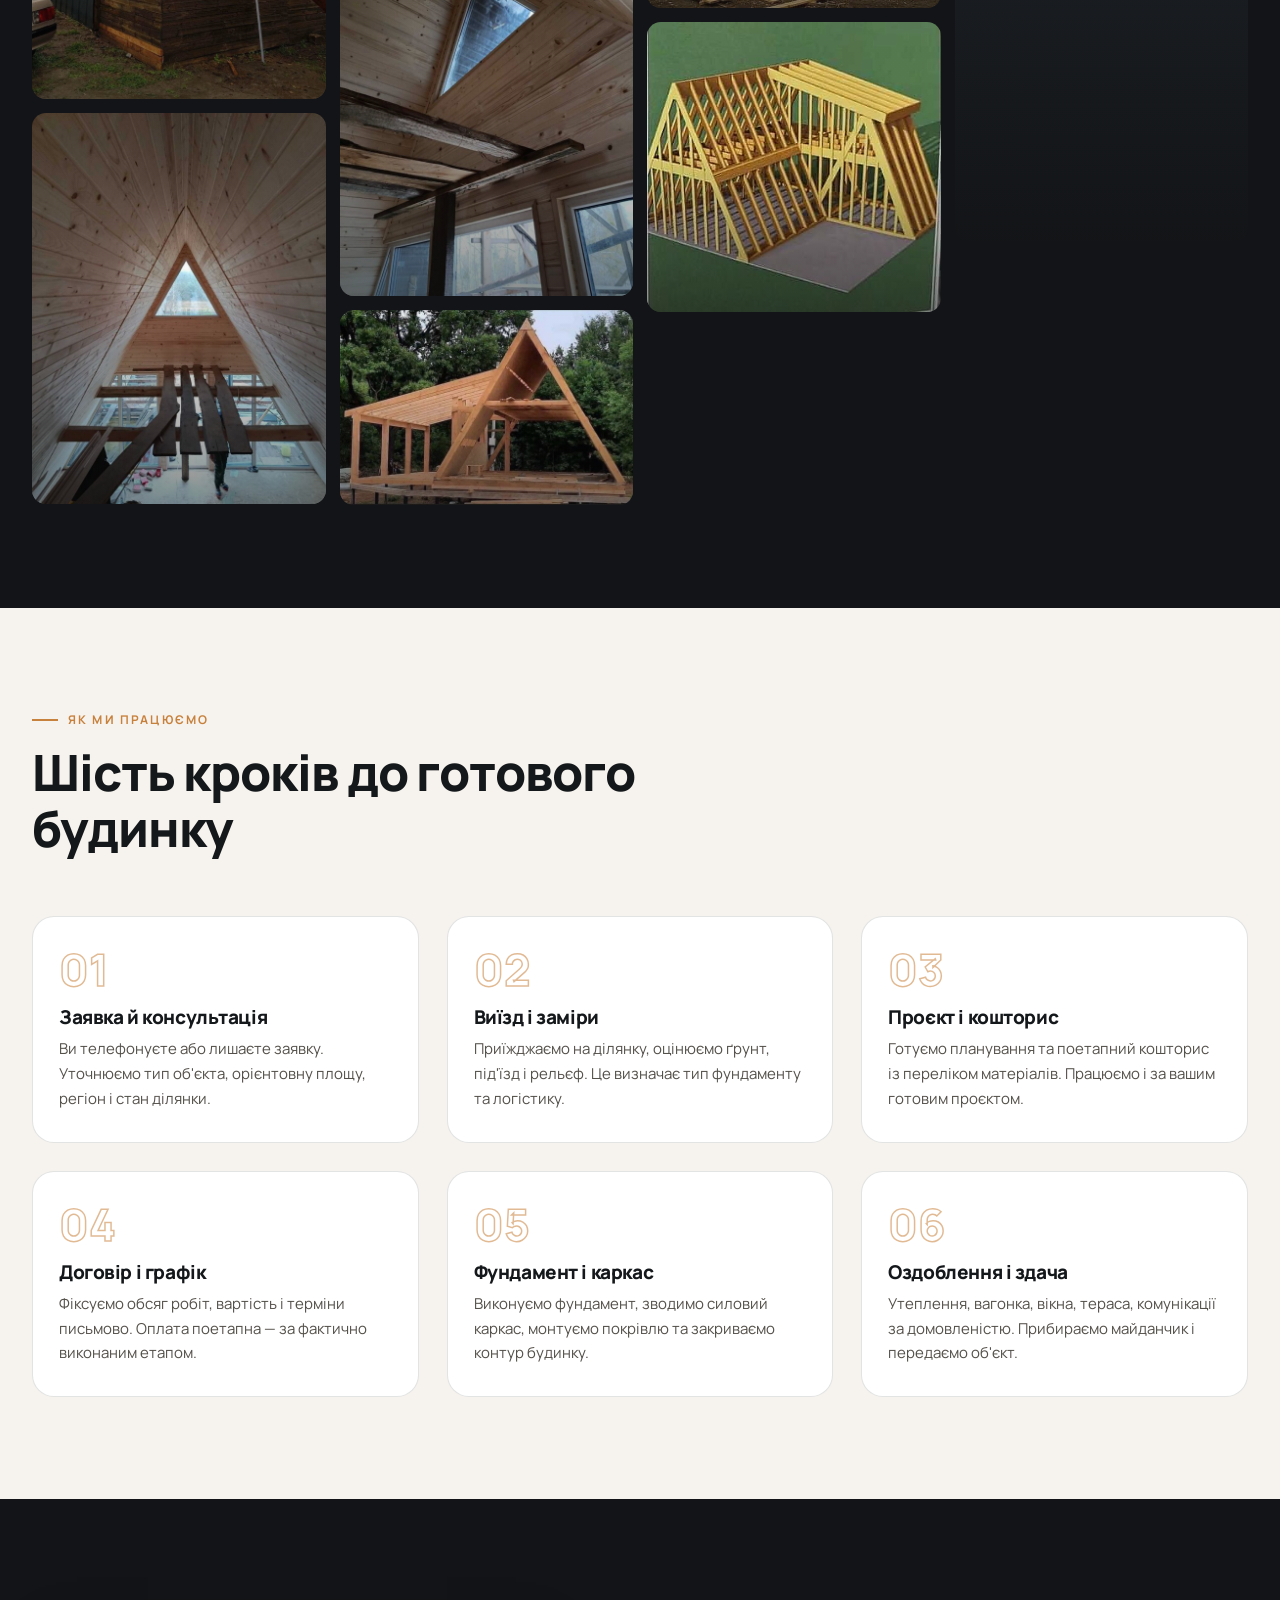
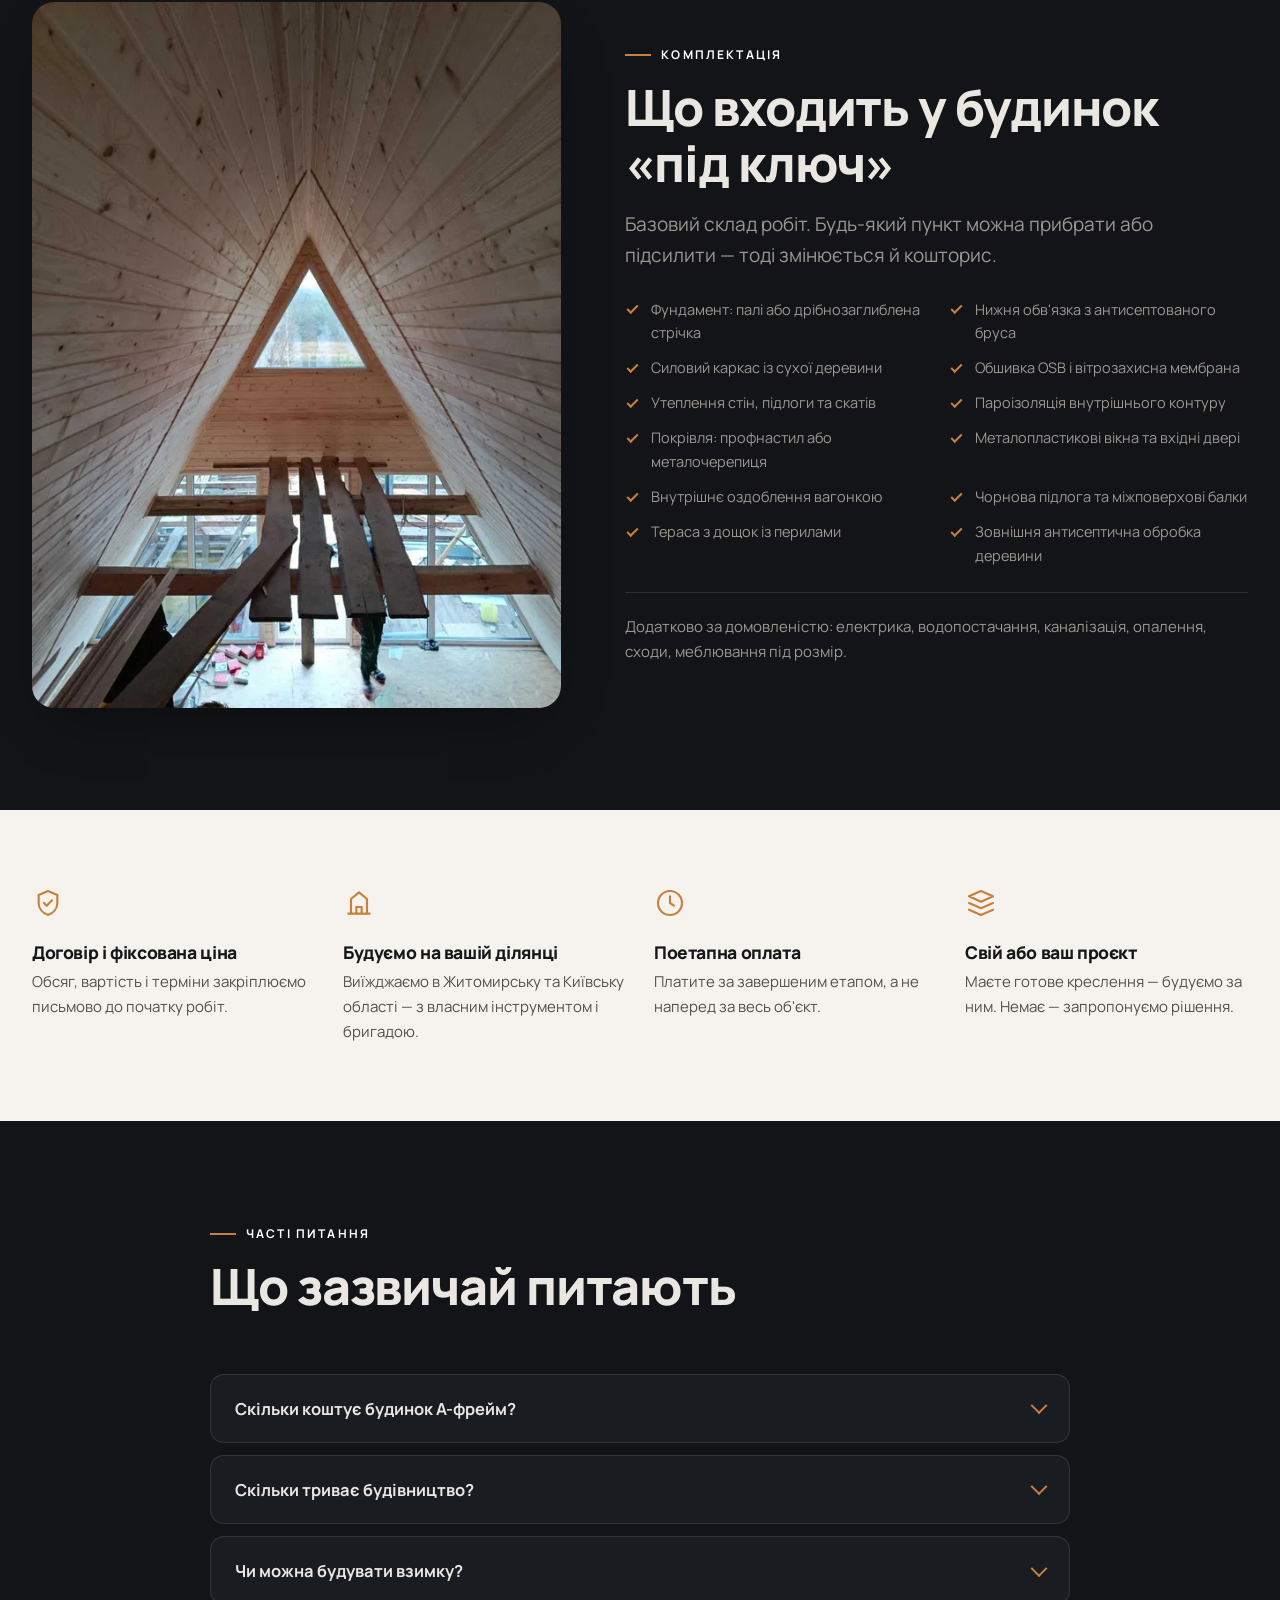
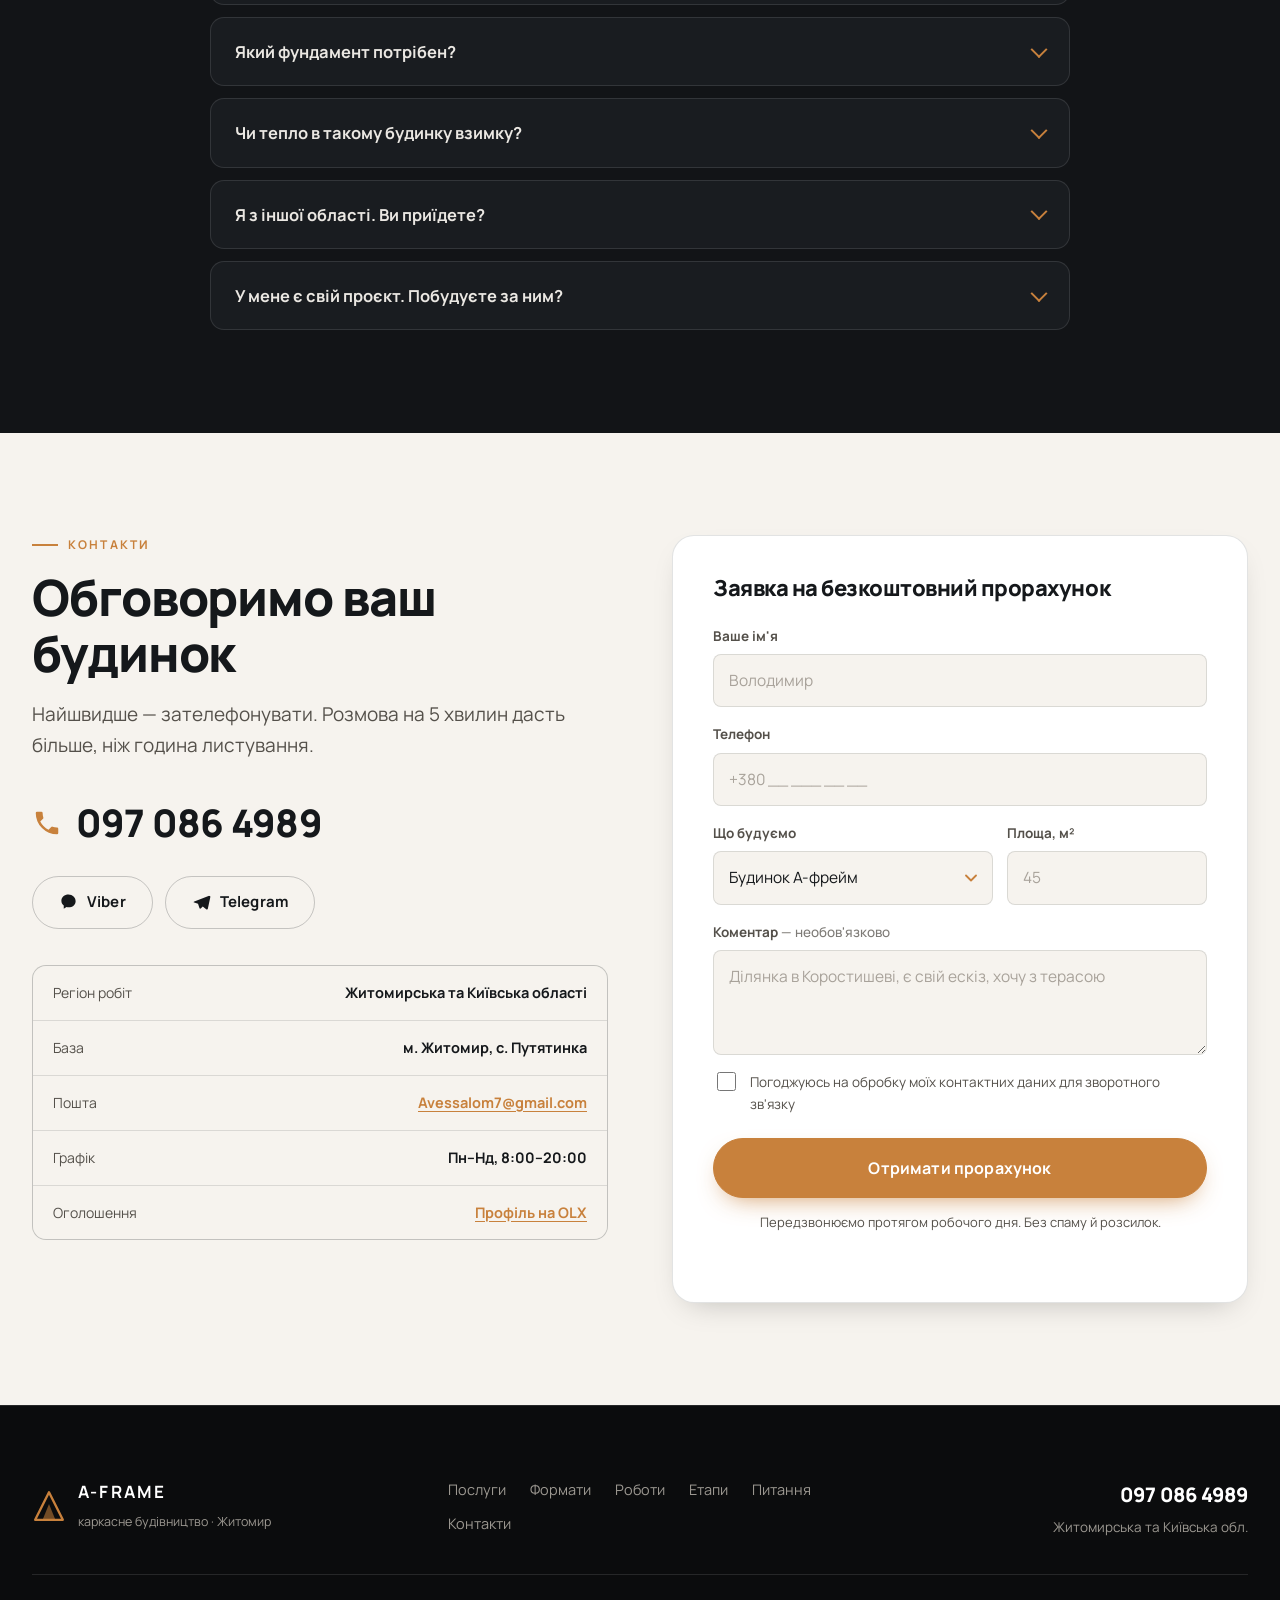
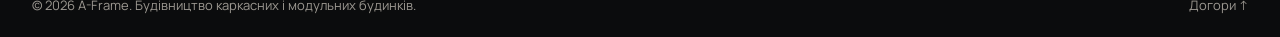
==== commit fafe1d2b: "Новий номер телефону, пошта та робоча форма заявки - Телефон замінено на 097 086 4989 у всіх 16 місц" ====
--- a/index.html
+++ b/index.html
@@ -54,9 +54,9 @@
     </nav>
 
     <div class="site-header__actions">
-      <a class="phone-link" href="tel:+380996502298">
+      <a class="phone-link" href="tel:+380970864989">
         <svg viewBox="0 0 24 24" aria-hidden="true"><path d="M6.6 10.8a15.1 15.1 0 0 0 6.6 6.6l2.2-2.2a1 1 0 0 1 1-.25 11.4 11.4 0 0 0 3.6.57 1 1 0 0 1 1 1V20a1 1 0 0 1-1 1A17 17 0 0 1 3 4a1 1 0 0 1 1-1h3.5a1 1 0 0 1 1 1c0 1.25.2 2.46.57 3.6a1 1 0 0 1-.25 1z"/></svg>
-        <span>099 650 2298</span>
+        <span>097 086 4989</span>
       </a>
       <a class="btn btn--accent btn--sm" href="#contact">Прорахунок</a>
       <button class="burger" id="burger" aria-label="Меню" aria-expanded="false" aria-controls="nav">
@@ -476,17 +476,17 @@
       <h2 class="section__title">Обговоримо ваш будинок</h2>
       <p class="section__lead">Найшвидше — зателефонувати. Розмова на 5 хвилин дасть більше, ніж година листування.</p>
 
-      <a class="contact__phone" href="tel:+380996502298">
+      <a class="contact__phone" href="tel:+380970864989">
         <svg viewBox="0 0 24 24" aria-hidden="true"><path d="M6.6 10.8a15.1 15.1 0 0 0 6.6 6.6l2.2-2.2a1 1 0 0 1 1-.25 11.4 11.4 0 0 0 3.6.57 1 1 0 0 1 1 1V20a1 1 0 0 1-1 1A17 17 0 0 1 3 4a1 1 0 0 1 1-1h3.5a1 1 0 0 1 1 1c0 1.25.2 2.46.57 3.6a1 1 0 0 1-.25 1z"/></svg>
-        099 650 2298
+        097 086 4989
       </a>
 
       <div class="contact__msgs">
-        <a class="btn btn--outline" href="viber://chat?number=%2B380996502298">
+        <a class="btn btn--outline" data-messenger="viber" href="viber://chat?number=%2B380970864989">
           <svg viewBox="0 0 24 24" aria-hidden="true"><path d="M12 2C6.9 2 3 5.3 3 9.8c0 2.4 1.1 4.5 3 6v4l3.5-2c.8.2 1.6.3 2.5.3 5.1 0 9-3.3 9-7.8S17.1 2 12 2z"/></svg>
           Viber
         </a>
-        <a class="btn btn--outline" href="https://t.me/+380996502298" target="_blank" rel="noopener">
+        <a class="btn btn--outline" data-messenger="telegram" href="tg://resolve?phone=380970864989">
           <svg viewBox="0 0 24 24" aria-hidden="true"><path d="M21.7 3.4 2.9 10.6c-1 .4-1 1.2 0 1.5l4.7 1.5 1.8 5.5c.2.6.4.8 1 .8.4 0 .6-.2.9-.5l2.3-2.2 4.7 3.5c.9.5 1.5.2 1.7-.8l3.1-14.6c.3-1.2-.5-1.8-1.4-1.4z"/></svg>
           Telegram
         </a>
@@ -495,6 +495,7 @@
       <dl class="contact__meta">
         <div><dt>Регіон робіт</dt><dd>Житомирська та Київська області</dd></div>
         <div><dt>База</dt><dd>м. Житомир, с. Путятинка</dd></div>
+        <div><dt>Пошта</dt><dd><a href="mailto:Avessalom7@gmail.com">Avessalom7@gmail.com</a></dd></div>
         <div><dt>Графік</dt><dd>Пн–Нд, 8:00–20:00</dd></div>
         <div><dt>Оголошення</dt><dd><a href="https://www.olx.ua/d/uk/obyavlenie/budvnitstvo-a-freym-karkasnih-modulnih-budinkv-IDZEhWb.html" target="_blank" rel="noopener">Профіль на OLX</a></dd></div>
       </dl>
@@ -577,7 +578,7 @@
     </nav>
 
     <div class="footer__contact">
-      <a href="tel:+380996502298">099 650 2298</a>
+      <a href="tel:+380970864989">097 086 4989</a>
       <span>Житомирська та Київська обл.</span>
     </div>
   </div>
@@ -589,11 +590,11 @@
 
 <!-- Мобільна панель дій -->
 <div class="mobile-bar">
-  <a class="mobile-bar__btn mobile-bar__btn--main" href="tel:+380996502298">
+  <a class="mobile-bar__btn mobile-bar__btn--main" href="tel:+380970864989">
     <svg viewBox="0 0 24 24" aria-hidden="true"><path d="M6.6 10.8a15.1 15.1 0 0 0 6.6 6.6l2.2-2.2a1 1 0 0 1 1-.25 11.4 11.4 0 0 0 3.6.57 1 1 0 0 1 1 1V20a1 1 0 0 1-1 1A17 17 0 0 1 3 4a1 1 0 0 1 1-1h3.5a1 1 0 0 1 1 1c0 1.25.2 2.46.57 3.6a1 1 0 0 1-.25 1z"/></svg>
     Подзвонити
   </a>
-  <a class="mobile-bar__btn" href="viber://chat?number=%2B380996502298">Viber</a>
+  <a class="mobile-bar__btn" data-messenger="viber" href="viber://chat?number=%2B380970864989">Viber</a>
   <a class="mobile-bar__btn" href="#contact">Заявка</a>
 </div>
 
@@ -616,7 +617,8 @@
   "description": "Будівництво будинків А-фрейм, каркасних і модульних будинків під ключ, бань, ангарів і парканів у Житомирській та Київській областях.",
   "url": "https://serhii0304.github.io/aframe-zhytomyr/",
   "image": "https://serhii0304.github.io/aframe-zhytomyr/assets/img/hero.jpg",
-  "telephone": "+380996502298",
+  "telephone": "+380970864989",
+  "email": "Avessalom7@gmail.com",
   "priceRange": "$$",
   "address": { "@type": "PostalAddress", "addressLocality": "Житомир", "addressRegion": "Житомирська область", "addressCountry": "UA" },
   "areaServed": [
--- a/assets/css/style.css
+++ b/assets/css/style.css
@@ -423,6 +423,20 @@
 }
 .mobile-bar__btn svg{width:17px;height:17px;fill:currentColor}
 .mobile-bar__btn--main{background:var(--accent)}
+
+/* ---------- сповіщення ---------- */
+.toast{
+  position:fixed;left:50%;bottom:24px;translate:-50% 20px;z-index:160;
+  max-width:min(420px,calc(100% - 32px));
+  padding:15px 22px;border-radius:var(--r-md);
+  background:rgba(25,28,32,.97);border:1px solid rgba(200,129,60,.5);
+  color:var(--on-dark);font-size:15px;text-align:center;line-height:1.5;
+  box-shadow:var(--shadow);
+  opacity:0;pointer-events:none;transition:opacity .3s ease,translate .3s ease;
+}
+.toast.is-shown{opacity:1;translate:-50% 0;pointer-events:auto}
+.toast a{color:var(--accent-hi);font-weight:800;white-space:nowrap}
+@media (max-width:760px){.toast{bottom:74px}}
 
 /* ---------- лайтбокс ---------- */
 .lightbox{
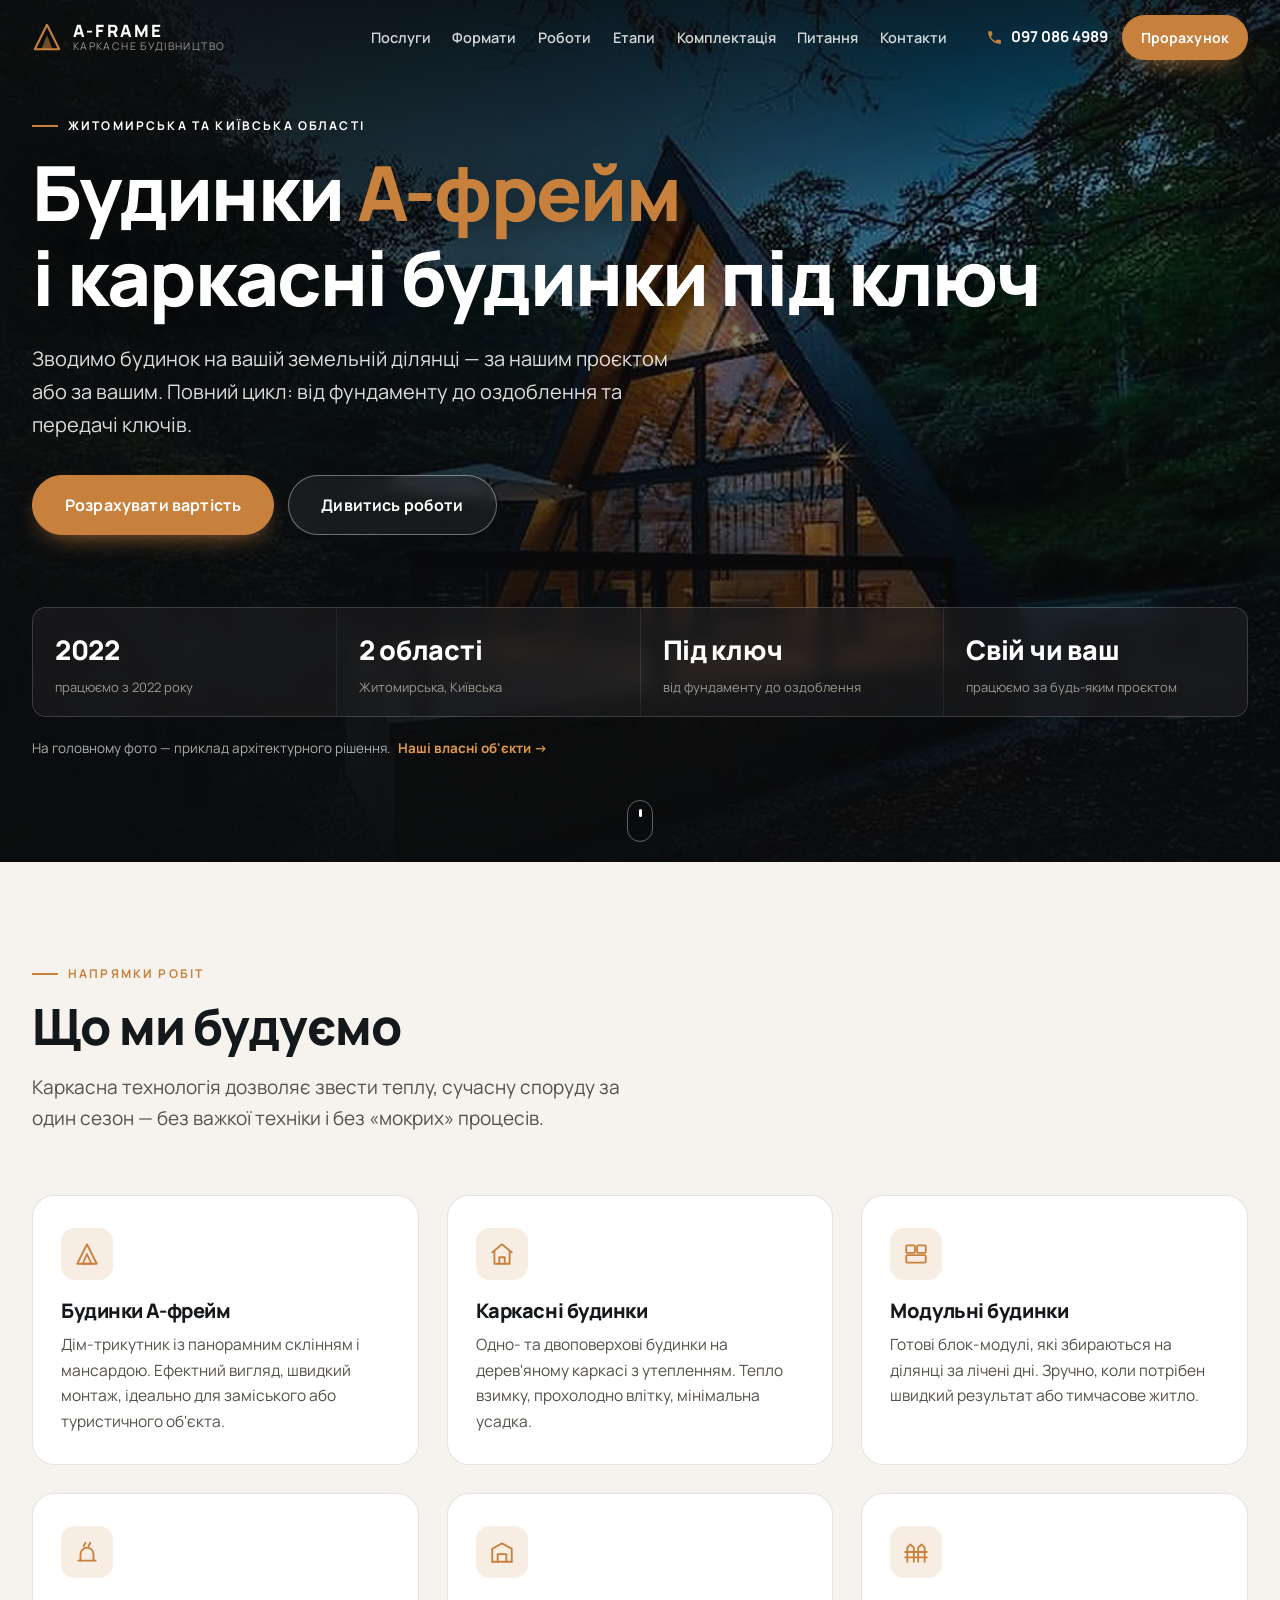
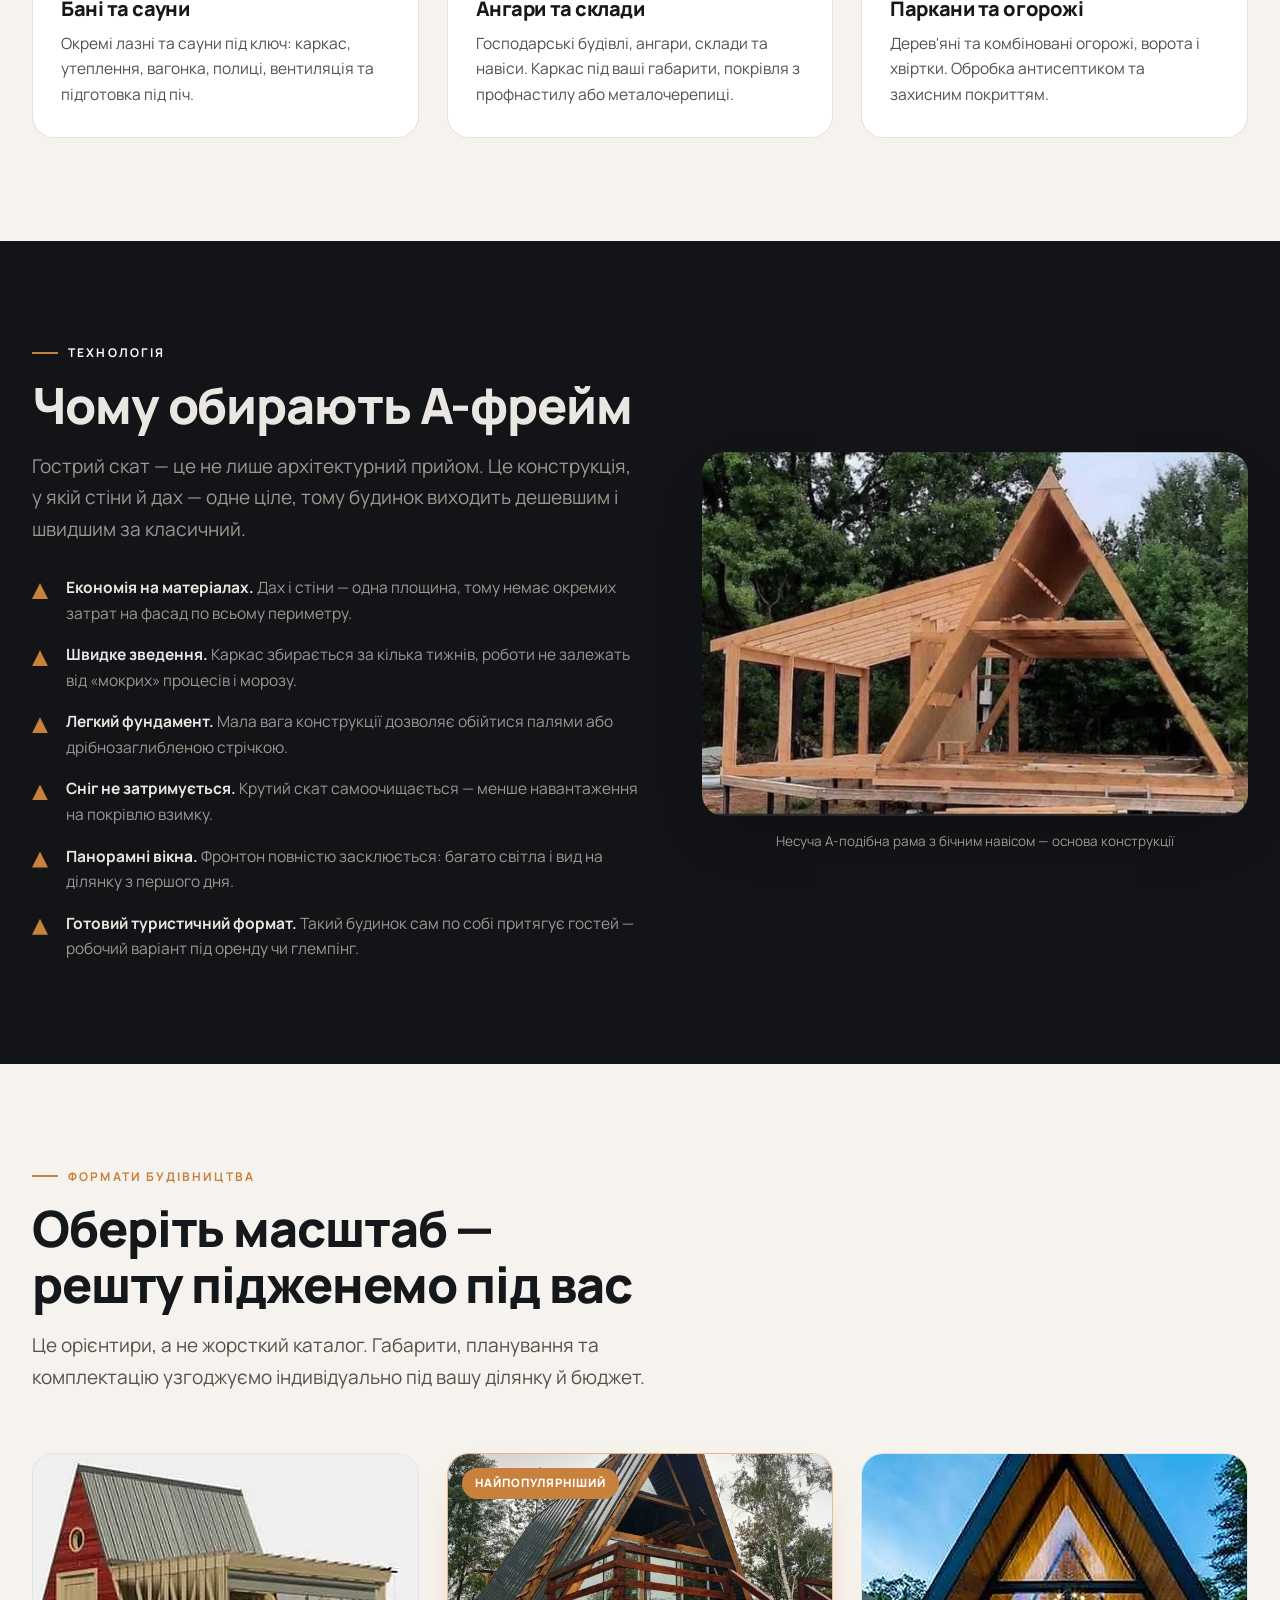
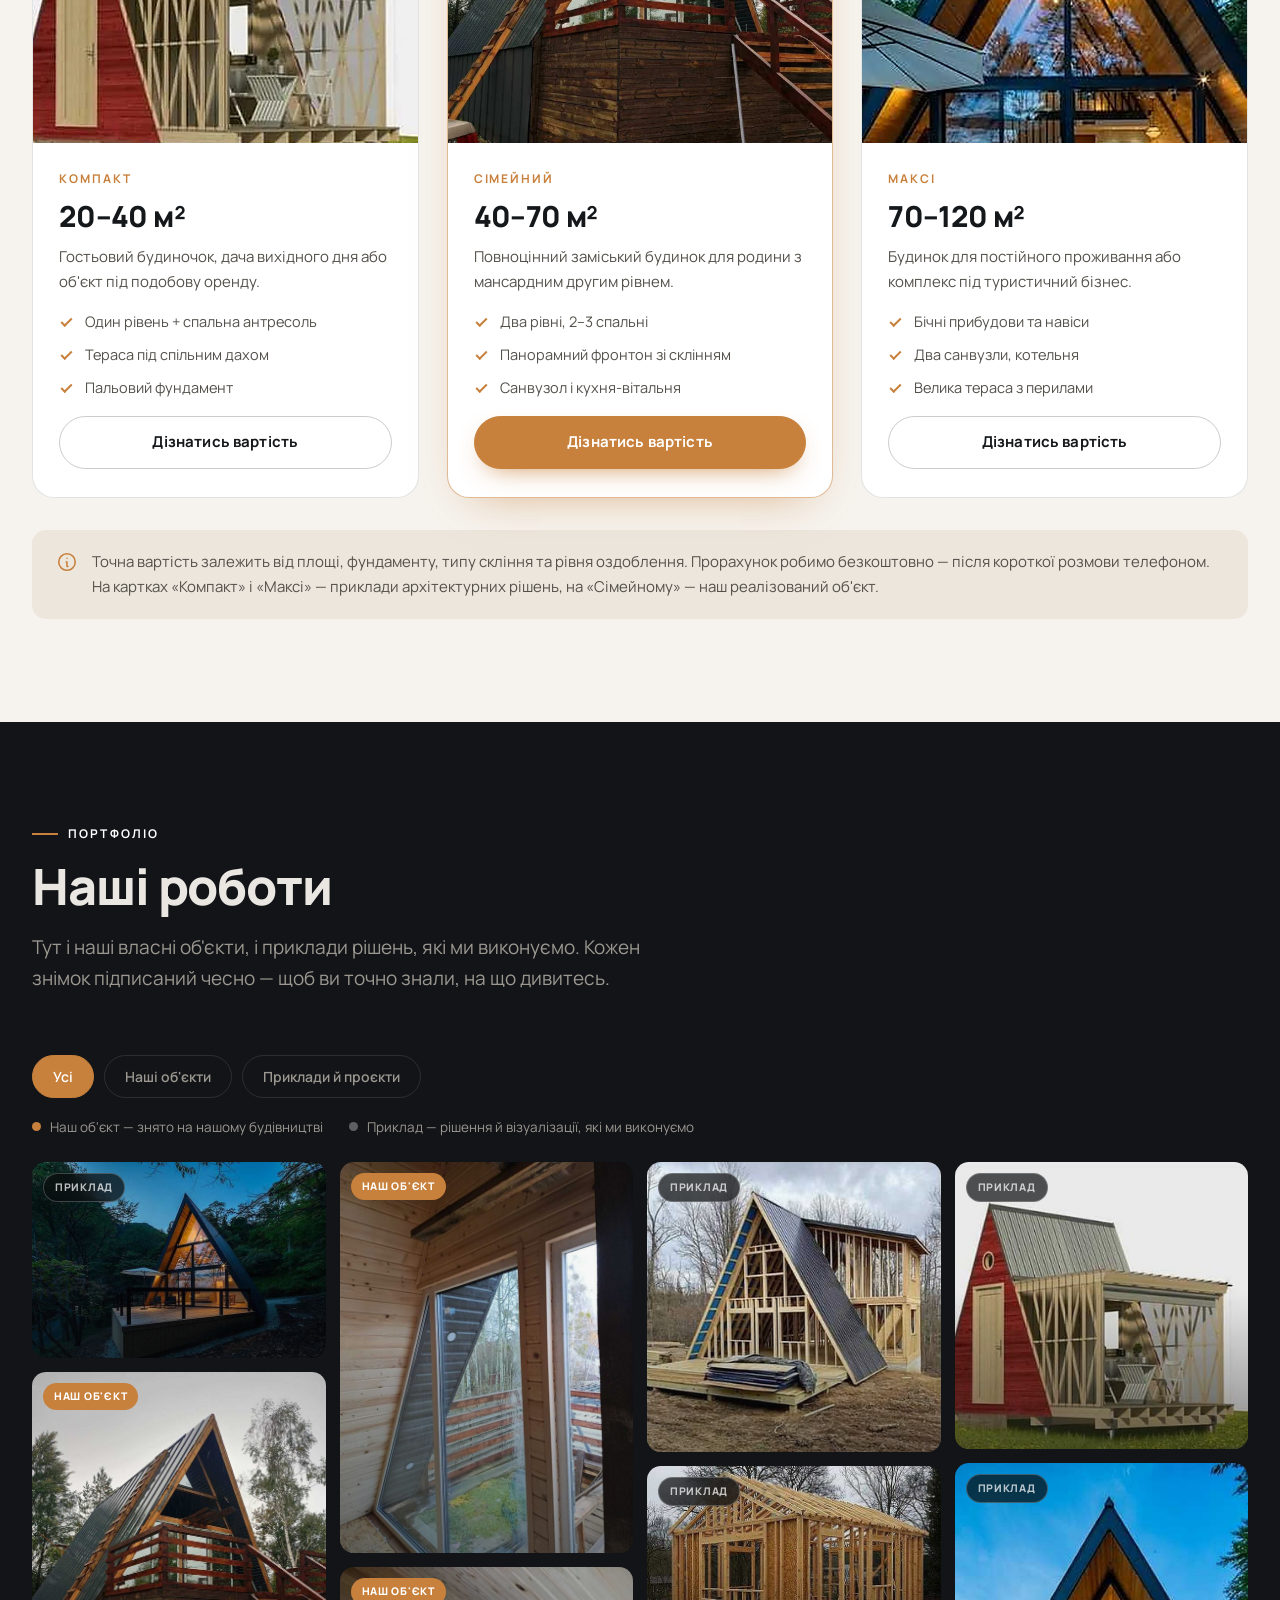
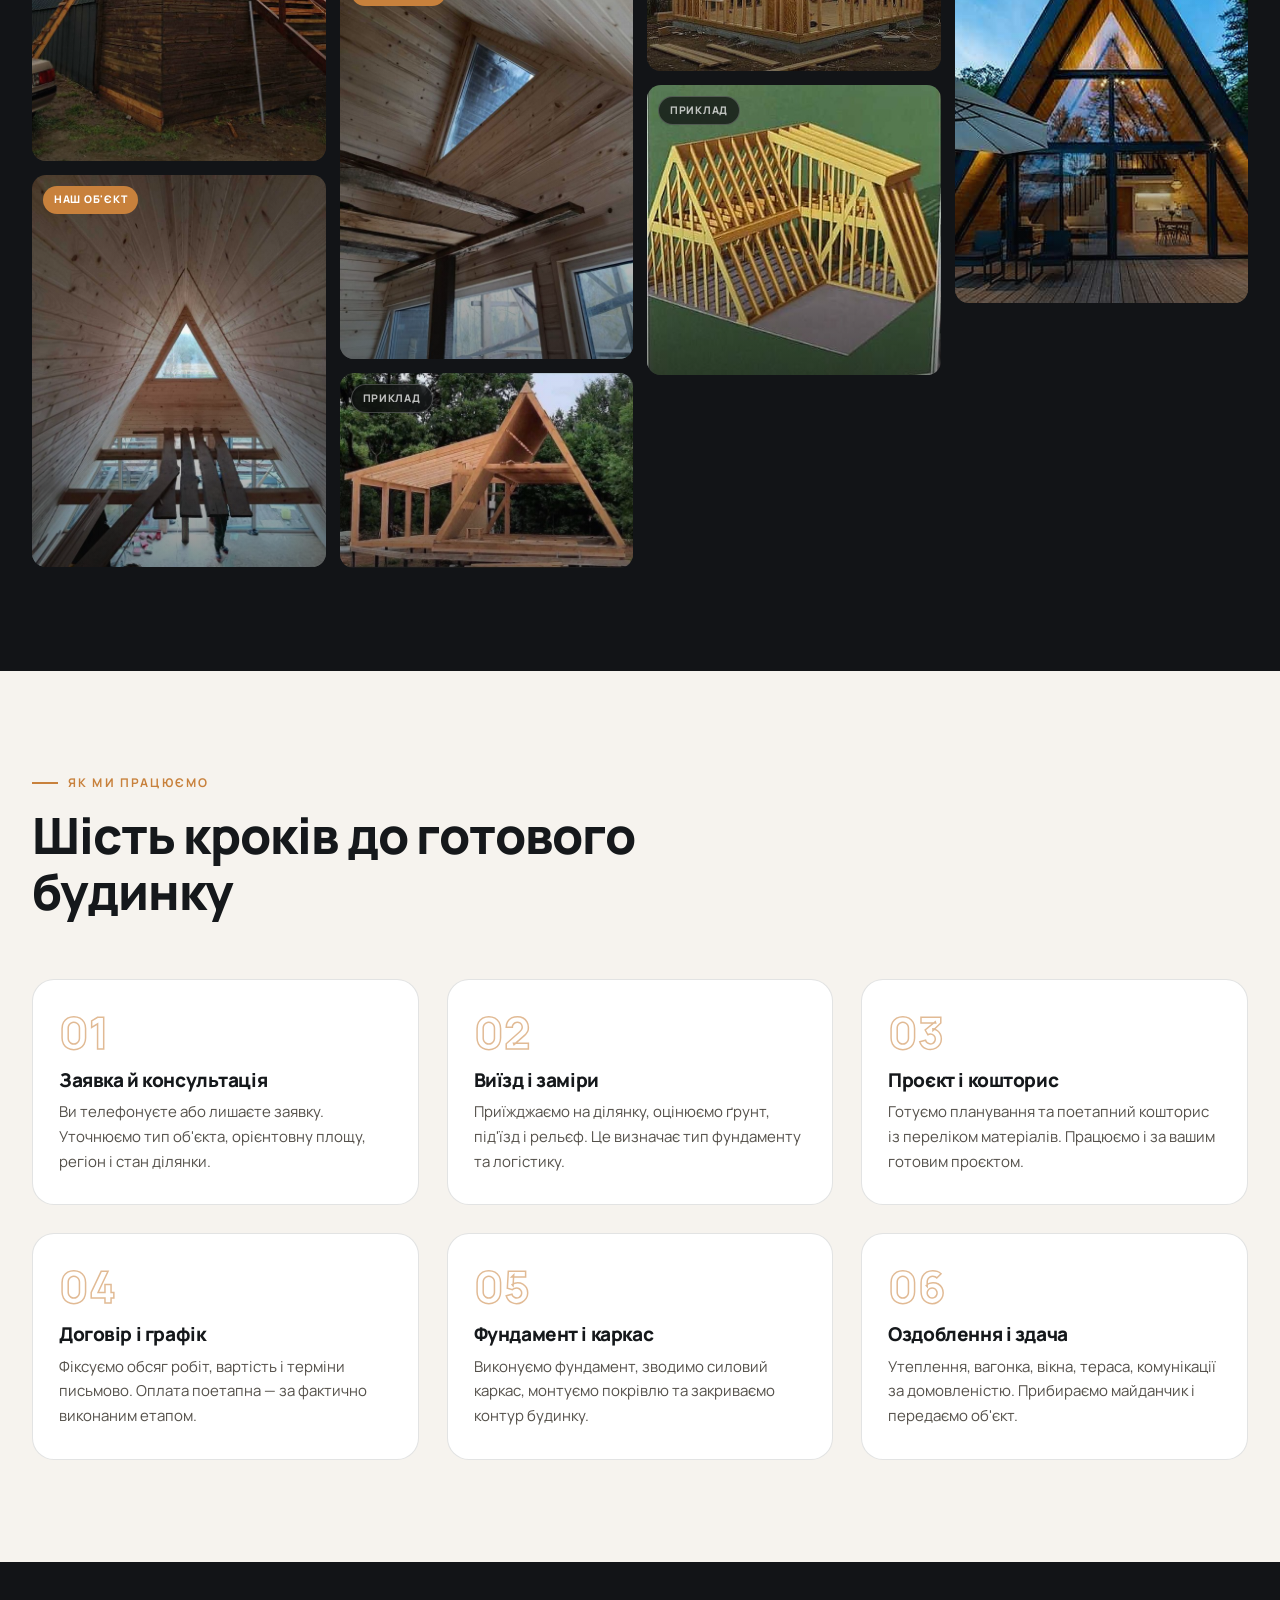
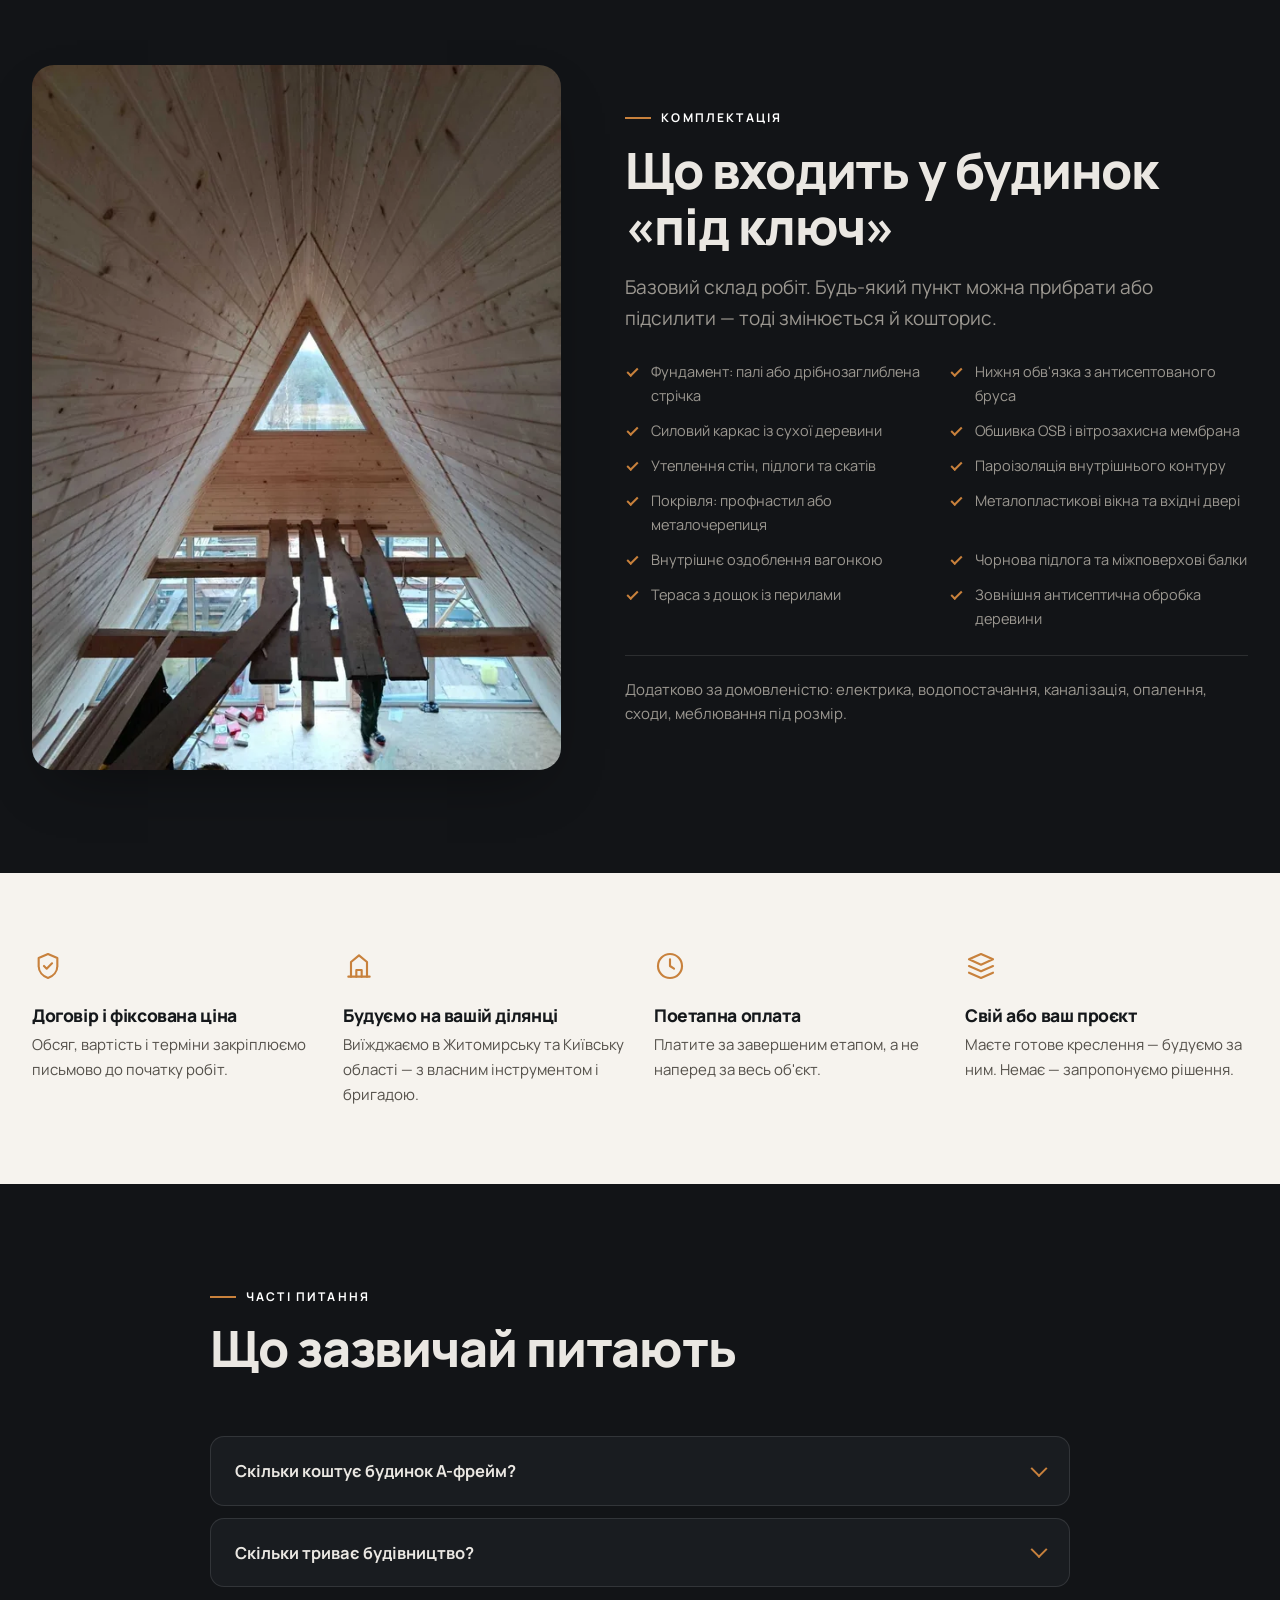
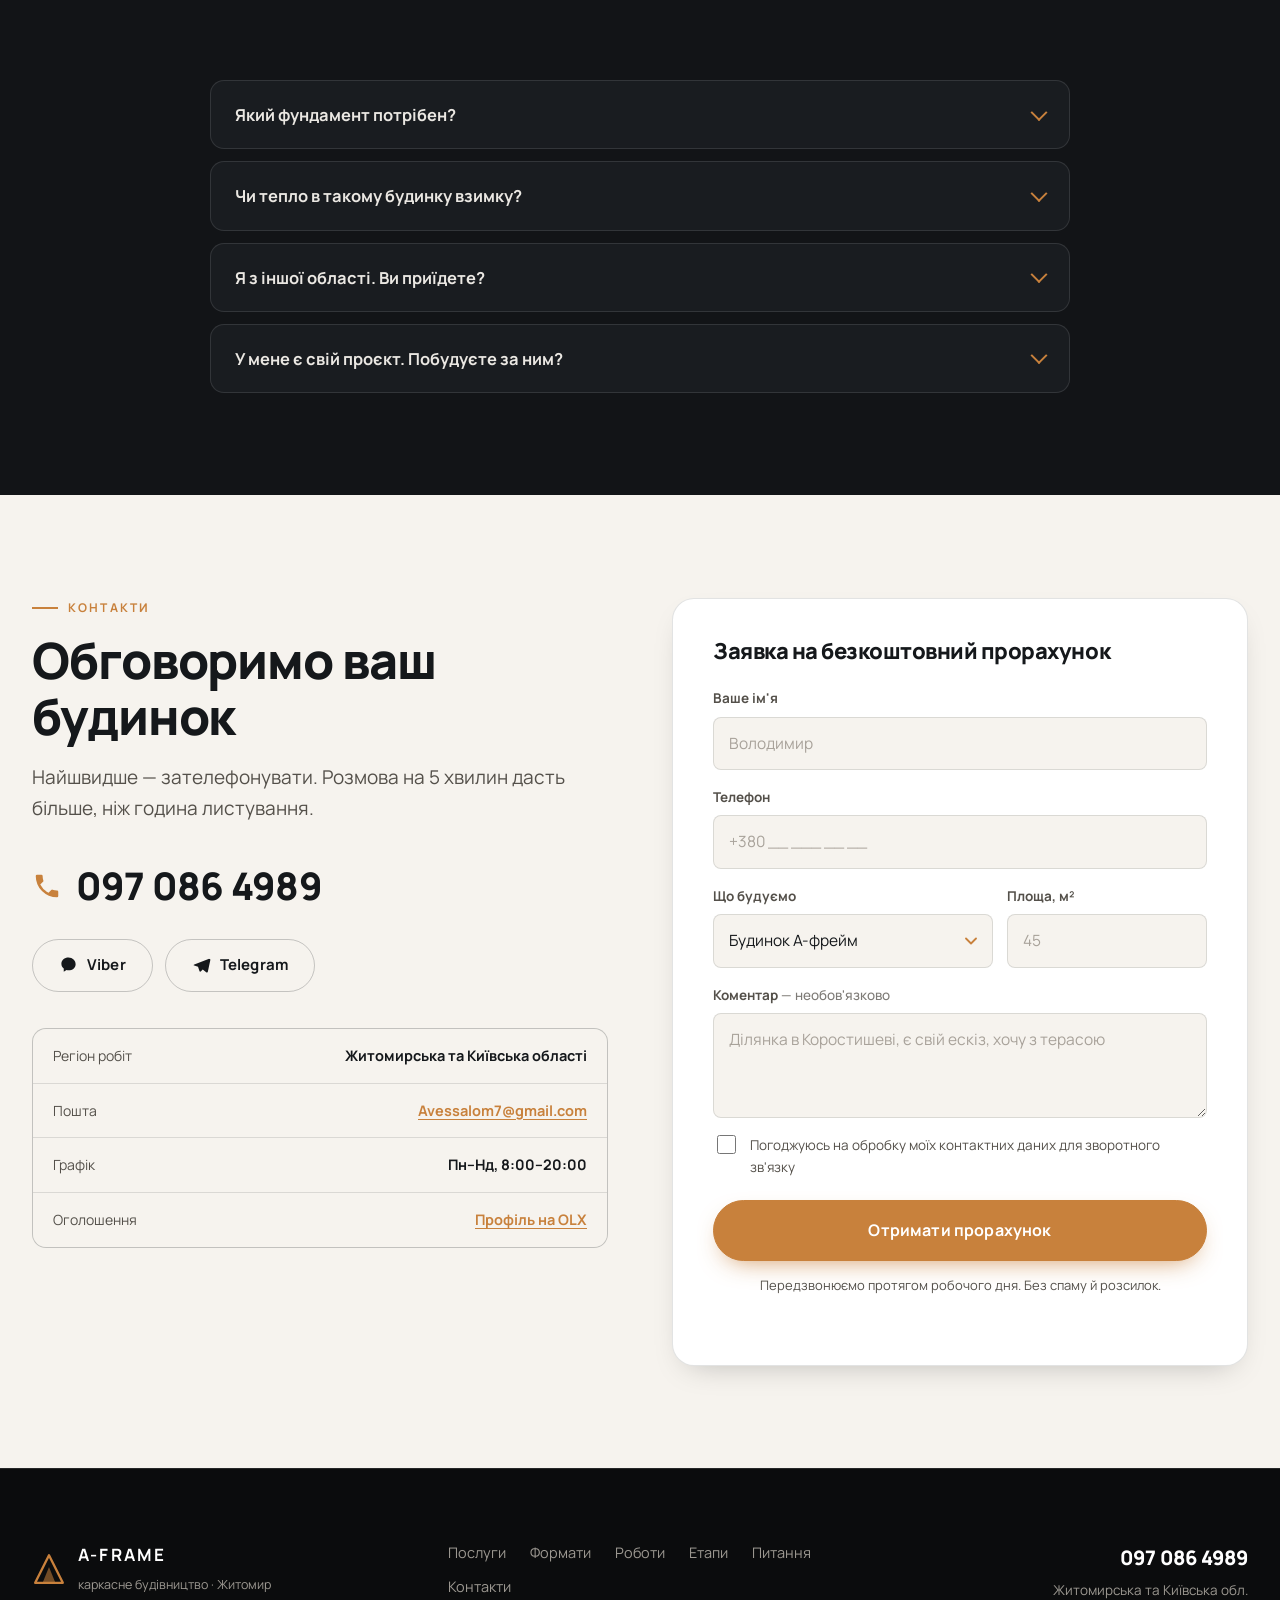
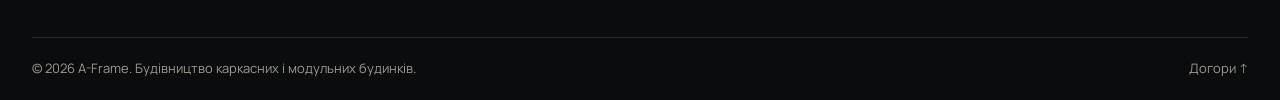
==== commit 1d3a6399: "Чесне маркування фото та адреса без села Не всі знімки в оголошенні зняті власником — розмір файлів " ====
--- a/index.html
+++ b/index.html
@@ -96,6 +96,11 @@
       <li><b>Під&nbsp;ключ</b><span>від фундаменту до&nbsp;оздоблення</span></li>
       <li><b>Свій&nbsp;чи&nbsp;ваш</b><span>працюємо за&nbsp;будь-яким проєктом</span></li>
     </ul>
+
+    <p class="hero__note">
+      На головному фото — приклад архітектурного рішення.
+      <a href="#works">Наші власні об'єкти →</a>
+    </p>
   </div>
 
   <a class="hero__scroll" href="#services" aria-label="Донизу">
@@ -260,6 +265,7 @@
       <svg viewBox="0 0 24 24" aria-hidden="true"><circle cx="12" cy="12" r="9"/><path d="M12 8h.01M11 12h1v5h1"/></svg>
       Точна вартість залежить від площі, фундаменту, типу скління та рівня оздоблення.
       Прорахунок робимо безкоштовно — після короткої розмови телефоном.
+      На картках «Компакт» і «Максі» — приклади архітектурних рішень, на «Сімейному» — наш реалізований об'єкт.
     </p>
   </div>
 </section>
@@ -270,68 +276,83 @@
     <header class="section__head reveal">
       <p class="eyebrow eyebrow--light">Портфоліо</p>
       <h2 class="section__title">Наші роботи</h2>
-      <p class="section__lead">Показуємо не лише глянцеві кадри, а й процес — щоб ви бачили, з якого матеріалу і як саме збирається ваш будинок.</p>
+      <p class="section__lead">Тут і наші власні об'єкти, і приклади рішень, які ми виконуємо. Кожен знімок підписаний чесно — щоб ви точно знали, на що дивитесь.</p>
     </header>
 
     <div class="filters reveal" role="tablist" aria-label="Фільтр робіт">
       <button class="filter is-active" data-filter="all" role="tab" aria-selected="true">Усі</button>
-      <button class="filter" data-filter="ready" role="tab" aria-selected="false">Готові об'єкти</button>
-      <button class="filter" data-filter="build" role="tab" aria-selected="false">Каркас і монтаж</button>
-      <button class="filter" data-filter="project" role="tab" aria-selected="false">Проєкти</button>
-    </div>
+      <button class="filter" data-filter="own" role="tab" aria-selected="false">Наші об'єкти</button>
+      <button class="filter" data-filter="example" role="tab" aria-selected="false">Приклади й проєкти</button>
+    </div>
+
+    <p class="gallery__legend reveal">
+      <span><i class="dot dot--own"></i>Наш об'єкт — знято на нашому будівництві</span>
+      <span><i class="dot dot--example"></i>Приклад — рішення й візуалізації, які ми виконуємо</span>
+    </p>
 
     <div class="gallery" id="gallery">
-      <button class="gallery__item reveal" data-cat="ready" data-full="./assets/img/hero.jpg" data-caption="Будинок А-фрейм із терасою та панорамним склінням">
+      <button class="gallery__item reveal" data-cat="example" data-full="./assets/img/hero.jpg" data-caption="Приклад архітектурного рішення: А-фрейм із терасою та панорамним склінням">
+        <span class="gallery__badge gallery__badge--example">Приклад</span>
         <img src="./assets/img/hero-600.jpg" width="600" height="400" loading="lazy" decoding="async" alt="Будинок А-фрейм із терасою у вечірньому освітленні">
         <span class="gallery__cap">А-фрейм із терасою</span>
       </button>
 
-      <button class="gallery__item reveal" data-cat="ready" data-full="./assets/img/exterior-1.jpg" data-caption="Реалізований об'єкт: А-фрейм з металевою покрівлею, терасою та зовнішніми сходами">
+      <button class="gallery__item reveal" data-cat="own" data-full="./assets/img/exterior-1.jpg" data-caption="Наш об'єкт: А-фрейм з металевою покрівлею, терасою та зовнішніми сходами">
+        <span class="gallery__badge gallery__badge--own">Наш об'єкт</span>
         <img src="./assets/img/exterior-1-600.jpg" width="600" height="797" loading="lazy" decoding="async" alt="Реалізований будинок А-фрейм з металевою покрівлею">
         <span class="gallery__cap">Реалізований об'єкт</span>
       </button>
 
-      <button class="gallery__item reveal" data-cat="ready" data-full="./assets/img/interior-1.jpg" data-caption="Мансарда зсередини: обшивка вагонкою і трикутне вікно у вершині фронтону">
+      <button class="gallery__item reveal" data-cat="own" data-full="./assets/img/interior-1.jpg" data-caption="Наш об'єкт: мансарда зсередини, обшивка вагонкою і трикутне вікно у вершині фронтону">
+        <span class="gallery__badge gallery__badge--own">Наш об'єкт</span>
         <img src="./assets/img/interior-1-600.jpg" width="600" height="800" loading="lazy" decoding="async" alt="Мансарда, обшита вагонкою, з трикутним вікном">
         <span class="gallery__cap">Мансарда, вагонка</span>
       </button>
 
-      <button class="gallery__item reveal" data-cat="ready" data-full="./assets/img/interior-3.jpg" data-caption="Трикутне панорамне вікно у скосі даху">
-        <img src="./assets/img/interior-3-600.jpg" width="600" height="800" loading="lazy" decoding="async" alt="Трикутне панорамне вікно у скосі даху зсередини">
+      <button class="gallery__item reveal" data-cat="own" data-full="./assets/img/interior-3.jpg" data-caption="Наш об'єкт: трикутне панорамне вікно у скосі даху">
+        <span class="gallery__badge gallery__badge--own">Наш об'єкт</span>
+        <img src="./assets/img/interior-3-600.jpg" width="600" height="800" loading="lazy" decoding="async" alt="Наш об'єкт: трикутне панорамне вікно у скосі даху зсередини">
         <span class="gallery__cap">Панорамне скління</span>
       </button>
 
-      <button class="gallery__item reveal" data-cat="ready" data-full="./assets/img/interior-2.jpg" data-caption="Стеля мансарди з дерев'яними балками та дахове вікно">
+      <button class="gallery__item reveal" data-cat="own" data-full="./assets/img/interior-2.jpg" data-caption="Наш об'єкт: стеля мансарди з дерев'яними балками та дахове вікно">
+        <span class="gallery__badge gallery__badge--own">Наш об'єкт</span>
         <img src="./assets/img/interior-2-600.jpg" width="600" height="800" loading="lazy" decoding="async" alt="Стеля мансарди з балками та дахове вікно">
         <span class="gallery__cap">Стеля й дахове вікно</span>
       </button>
 
-      <button class="gallery__item reveal" data-cat="build" data-full="./assets/img/frame-1.jpg" data-caption="Несуча А-подібна рама з бічним навісом на палях">
+      <button class="gallery__item reveal" data-cat="example" data-full="./assets/img/frame-1.jpg" data-caption="Приклад конструкції: несуча А-подібна рама з бічним навісом на палях">
+        <span class="gallery__badge gallery__badge--example">Приклад</span>
         <img src="./assets/img/frame-1-600.jpg" width="600" height="400" loading="lazy" decoding="async" alt="Дерев'яний каркас А-фрейм з бічним навісом">
         <span class="gallery__cap">Каркас з навісом</span>
       </button>
 
-      <button class="gallery__item reveal" data-cat="build" data-full="./assets/img/frame-2.jpg" data-caption="Монтаж покрівлі та обрешітки на каркасі А-фрейм">
+      <button class="gallery__item reveal" data-cat="example" data-full="./assets/img/frame-2.jpg" data-caption="Приклад: монтаж покрівлі та обрешітки на каркасі А-фрейм">
+        <span class="gallery__badge gallery__badge--example">Приклад</span>
         <img src="./assets/img/frame-2.jpg" width="698" height="689" loading="lazy" decoding="async" alt="Монтаж покрівлі на каркасі А-фрейм">
         <span class="gallery__cap">Монтаж покрівлі</span>
       </button>
 
-      <button class="gallery__item reveal" data-cat="build" data-full="./assets/img/frame-3.jpg" data-caption="Збірка стінового каркаса каркасного будинку на стрічковому фундаменті">
+      <button class="gallery__item reveal" data-cat="example" data-full="./assets/img/frame-3.jpg" data-caption="Приклад: збірка стінового каркаса на стрічковому фундаменті">
+        <span class="gallery__badge gallery__badge--example">Приклад</span>
         <img src="./assets/img/frame-3-600.jpg" width="600" height="420" loading="lazy" decoding="async" alt="Стіновий каркас каркасного будинку">
         <span class="gallery__cap">Каркас будинку</span>
       </button>
 
-      <button class="gallery__item reveal" data-cat="project" data-full="./assets/img/model-3d.jpg" data-caption="3D-модель несучого каркаса — узгоджуємо конструкцію до початку робіт">
+      <button class="gallery__item reveal" data-cat="example" data-full="./assets/img/model-3d.jpg" data-caption="3D-модель несучого каркаса: так виглядає конструкція, яку узгоджуємо до робіт">
+        <span class="gallery__badge gallery__badge--example">Приклад</span>
         <img src="./assets/img/model-3d.jpg" width="698" height="689" loading="lazy" decoding="async" alt="Тривимірна модель каркаса будинку А-фрейм">
         <span class="gallery__cap">3D-модель каркаса</span>
       </button>
 
-      <button class="gallery__item reveal" data-cat="project" data-full="./assets/img/model-red.jpg" data-caption="Візуалізація компактного А-фрейму з навісом і терасою">
+      <button class="gallery__item reveal" data-cat="example" data-full="./assets/img/model-red.jpg" data-caption="Візуалізація компактного А-фрейму з навісом і терасою">
+        <span class="gallery__badge gallery__badge--example">Приклад</span>
         <img src="./assets/img/model-red.jpg" width="704" height="689" loading="lazy" decoding="async" alt="Візуалізація компактного будинку А-фрейм">
         <span class="gallery__cap">Візуалізація</span>
       </button>
 
-      <button class="gallery__item reveal" data-cat="project" data-full="./assets/img/dusk-vertical.jpg" data-caption="Приклад архітектурного рішення: суцільне скління фронтону">
+      <button class="gallery__item reveal" data-cat="example" data-full="./assets/img/dusk-vertical.jpg" data-caption="Приклад архітектурного рішення: суцільне скління фронтону">
+        <span class="gallery__badge gallery__badge--example">Приклад</span>
         <img src="./assets/img/dusk-vertical.jpg" width="664" height="996" loading="lazy" decoding="async" alt="Будинок А-фрейм із суцільним склінням фронтону">
         <span class="gallery__cap">Скління фронтону</span>
       </button>
@@ -494,7 +515,6 @@
 
       <dl class="contact__meta">
         <div><dt>Регіон робіт</dt><dd>Житомирська та Київська області</dd></div>
-        <div><dt>База</dt><dd>м. Житомир, с. Путятинка</dd></div>
         <div><dt>Пошта</dt><dd><a href="mailto:Avessalom7@gmail.com">Avessalom7@gmail.com</a></dd></div>
         <div><dt>Графік</dt><dd>Пн–Нд, 8:00–20:00</dd></div>
         <div><dt>Оголошення</dt><dd><a href="https://www.olx.ua/d/uk/obyavlenie/budvnitstvo-a-freym-karkasnih-modulnih-budinkv-IDZEhWb.html" target="_blank" rel="noopener">Профіль на OLX</a></dd></div>
--- a/assets/css/style.css
+++ b/assets/css/style.css
@@ -186,12 +186,19 @@
 .hero__stats b{font-size:clamp(19px,2.3vw,27px);font-weight:800;color:#fff;letter-spacing:-.01em}
 .hero__stats span{font-size:13px;color:var(--on-dark-mut);line-height:1.4}
 
+.hero__note{
+  margin-top:20px;font-size:13.5px;color:rgba(255,255,255,.66);
+  display:flex;flex-wrap:wrap;gap:8px;
+}
+.hero__note a{color:var(--accent-hi);font-weight:700;white-space:nowrap}
+.hero__note a:hover{text-decoration:underline;text-underline-offset:3px}
+
 .hero__scroll{position:absolute;left:50%;bottom:20px;translate:-50% 0;width:26px;height:42px;border:1.5px solid rgba(255,255,255,.35);border-radius:14px;display:grid;place-items:start center;padding-top:8px}
 .hero__scroll span{width:3px;height:8px;border-radius:2px;background:#fff;animation:scrolldot 1.9s ease-in-out infinite}
 @keyframes scrolldot{0%,100%{transform:translateY(0);opacity:0}40%{opacity:1}80%{transform:translateY(13px);opacity:0}}
 
 /* ---------- картки послуг ---------- */
-.cards{display:grid;grid-template-columns:repeat(auto-fit,minmax(330px,1fr));gap:var(--gap)}
+.cards{display:grid;grid-template-columns:repeat(auto-fit,minmax(min(330px, 100%), 1fr));gap:var(--gap)}
 .card{
   background:#fff;border:1px solid var(--line-light);border-radius:var(--r-lg);
   padding:32px 28px 30px;position:relative;overflow:hidden;
@@ -222,7 +229,7 @@
 .why__caption{margin-top:14px;font-size:13.5px;color:var(--on-dark-mut);text-align:center}
 
 /* ---------- формати ---------- */
-.formats{display:grid;grid-template-columns:repeat(auto-fit,minmax(290px,1fr));gap:var(--gap);align-items:stretch}
+.formats{display:grid;grid-template-columns:repeat(auto-fit,minmax(min(290px, 100%), 1fr));gap:var(--gap);align-items:stretch}
 .format{
   display:flex;flex-direction:column;background:#fff;border:1px solid var(--line-light);
   border-radius:var(--r-lg);overflow:hidden;
@@ -254,7 +261,7 @@
   transform:rotate(-45deg);
 }
 .section--dark .ticks li{color:var(--on-dark-mut)}
-.ticks--two{grid-template-columns:repeat(auto-fit,minmax(230px,1fr));gap:11px 24px;margin-top:26px}
+.ticks--two{grid-template-columns:repeat(auto-fit,minmax(min(230px, 100%), 1fr));gap:11px 24px;margin-top:26px}
 
 .formats__note{
   display:flex;gap:14px;align-items:flex-start;
@@ -273,6 +280,15 @@
 .filter:hover{color:#fff;border-color:rgba(255,255,255,.35)}
 .filter.is-active{background:var(--accent);border-color:var(--accent);color:#fff}
 
+.gallery__legend{
+  display:flex;flex-wrap:wrap;gap:10px 26px;margin:-10px 0 24px;
+  font-size:13.5px;color:var(--on-dark-mut);
+}
+.gallery__legend span{display:inline-flex;align-items:center;gap:9px}
+.dot{width:9px;height:9px;border-radius:50%;flex:none}
+.dot--own{background:var(--accent)}
+.dot--example{background:rgba(255,255,255,.32)}
+
 .gallery{columns:4;column-gap:14px}
 .gallery__item{
   position:relative;overflow:hidden;border-radius:var(--r-md);
@@ -287,6 +303,15 @@
 }
 .gallery__item:hover img{transform:scale(1.07)}
 .gallery__item:hover::after{opacity:.9}
+.gallery__badge{
+  position:absolute;top:11px;left:11px;z-index:3;
+  padding:5px 11px;border-radius:999px;
+  font-size:10.5px;font-weight:800;letter-spacing:.07em;text-transform:uppercase;
+  backdrop-filter:blur(8px);
+}
+.gallery__badge--own{background:var(--accent);color:#fff}
+.gallery__badge--example{background:rgba(11,12,13,.7);color:rgba(255,255,255,.72);border:1px solid rgba(255,255,255,.22)}
+
 .gallery__cap{
   position:absolute;left:16px;right:16px;bottom:14px;z-index:2;
   font-size:13.5px;font-weight:700;color:#fff;text-align:left;
@@ -301,7 +326,7 @@
 .gallery__more[hidden]{display:none !important}
 
 /* ---------- етапи ---------- */
-.steps{display:grid;grid-template-columns:repeat(auto-fit,minmax(330px,1fr));gap:var(--gap)}
+.steps{display:grid;grid-template-columns:repeat(auto-fit,minmax(min(330px, 100%), 1fr));gap:var(--gap)}
 .step{position:relative;padding:30px 26px;background:#fff;border:1px solid var(--line-light);border-radius:var(--r-lg)}
 .step__num{
   display:block;font-size:44px;font-weight:800;line-height:1;
@@ -317,7 +342,7 @@
 
 /* ---------- довіра ---------- */
 .trust{padding-block:clamp(48px,6vw,80px)}
-.trust__grid{display:grid;grid-template-columns:repeat(auto-fit,minmax(230px,1fr));gap:var(--gap)}
+.trust__grid{display:grid;grid-template-columns:repeat(auto-fit,minmax(min(230px, 100%), 1fr));gap:var(--gap)}
 .trust__item svg{width:32px;height:32px;fill:none;stroke:var(--accent);stroke-width:1.6;stroke-linecap:round;stroke-linejoin:round;margin-bottom:16px}
 .trust__item h3{font-size:17.5px;margin-bottom:8px}
 .trust__item p{color:var(--on-light-mut);font-size:15px}
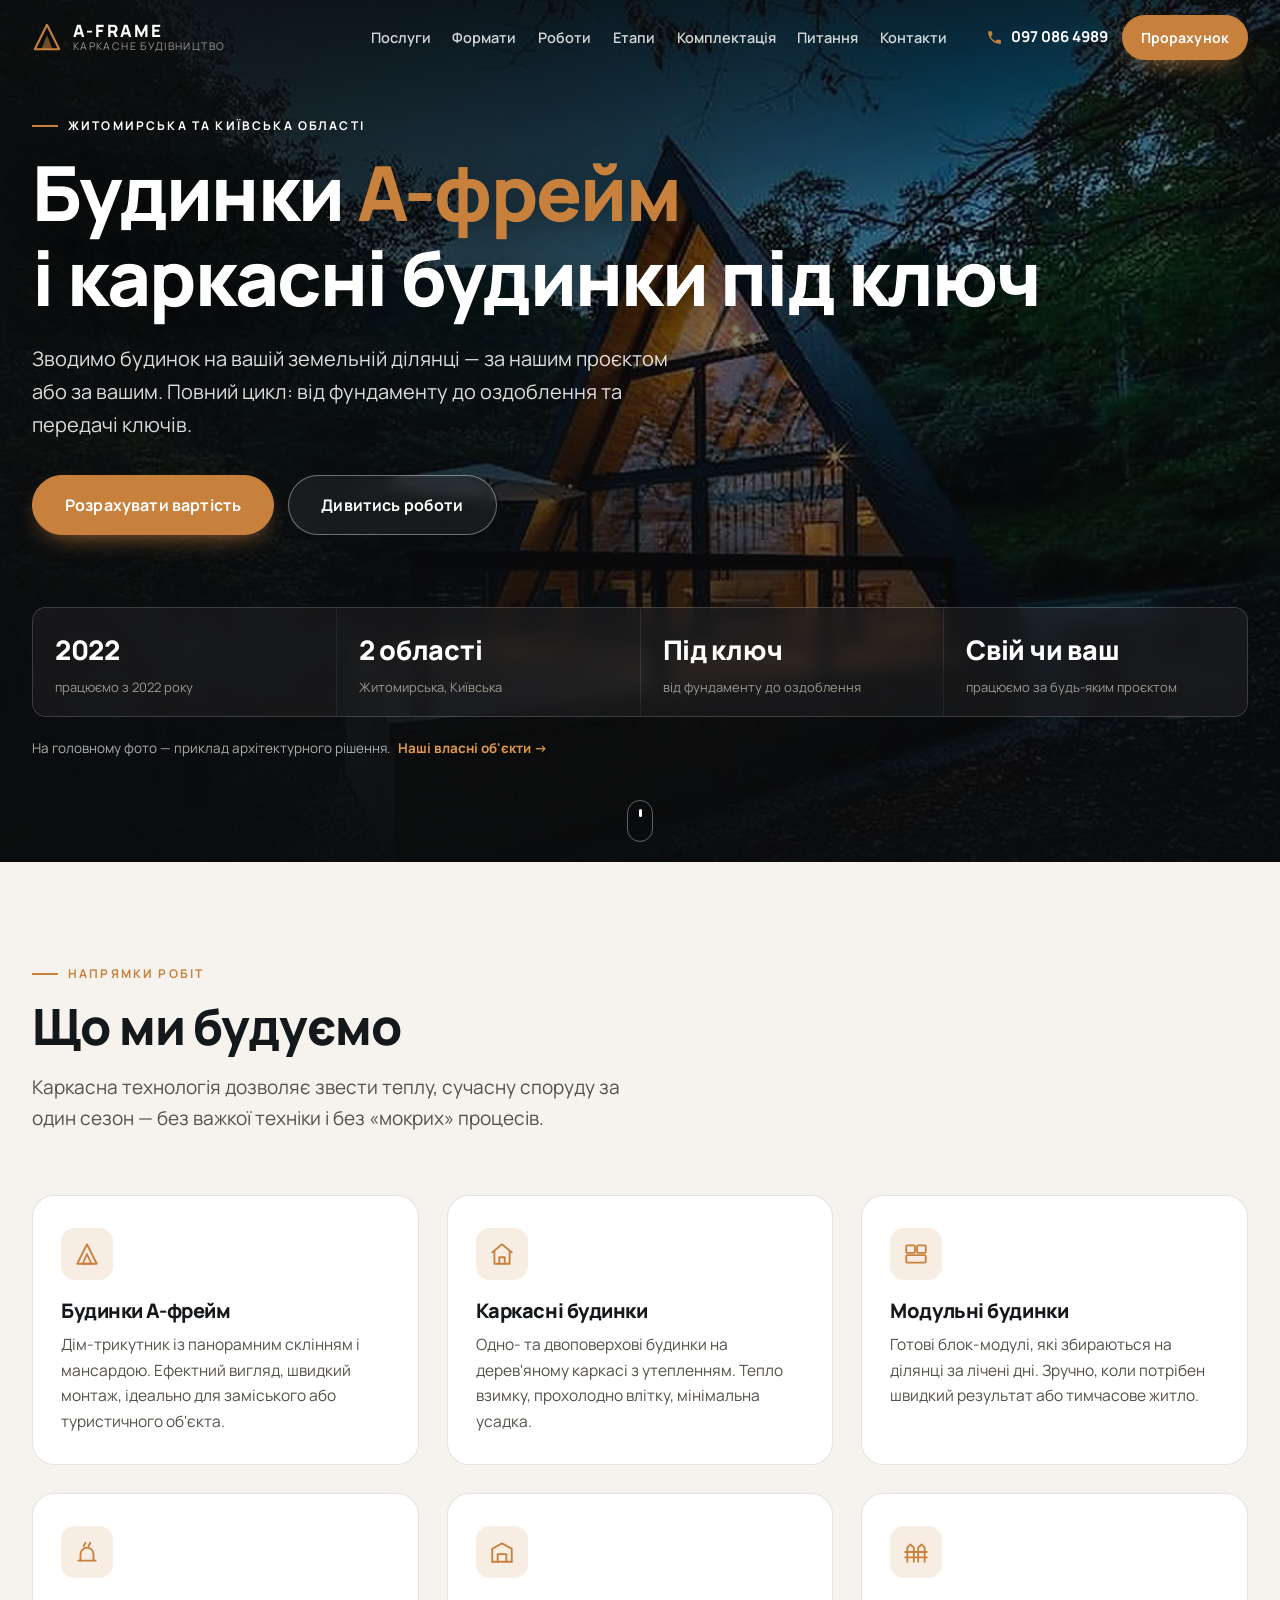
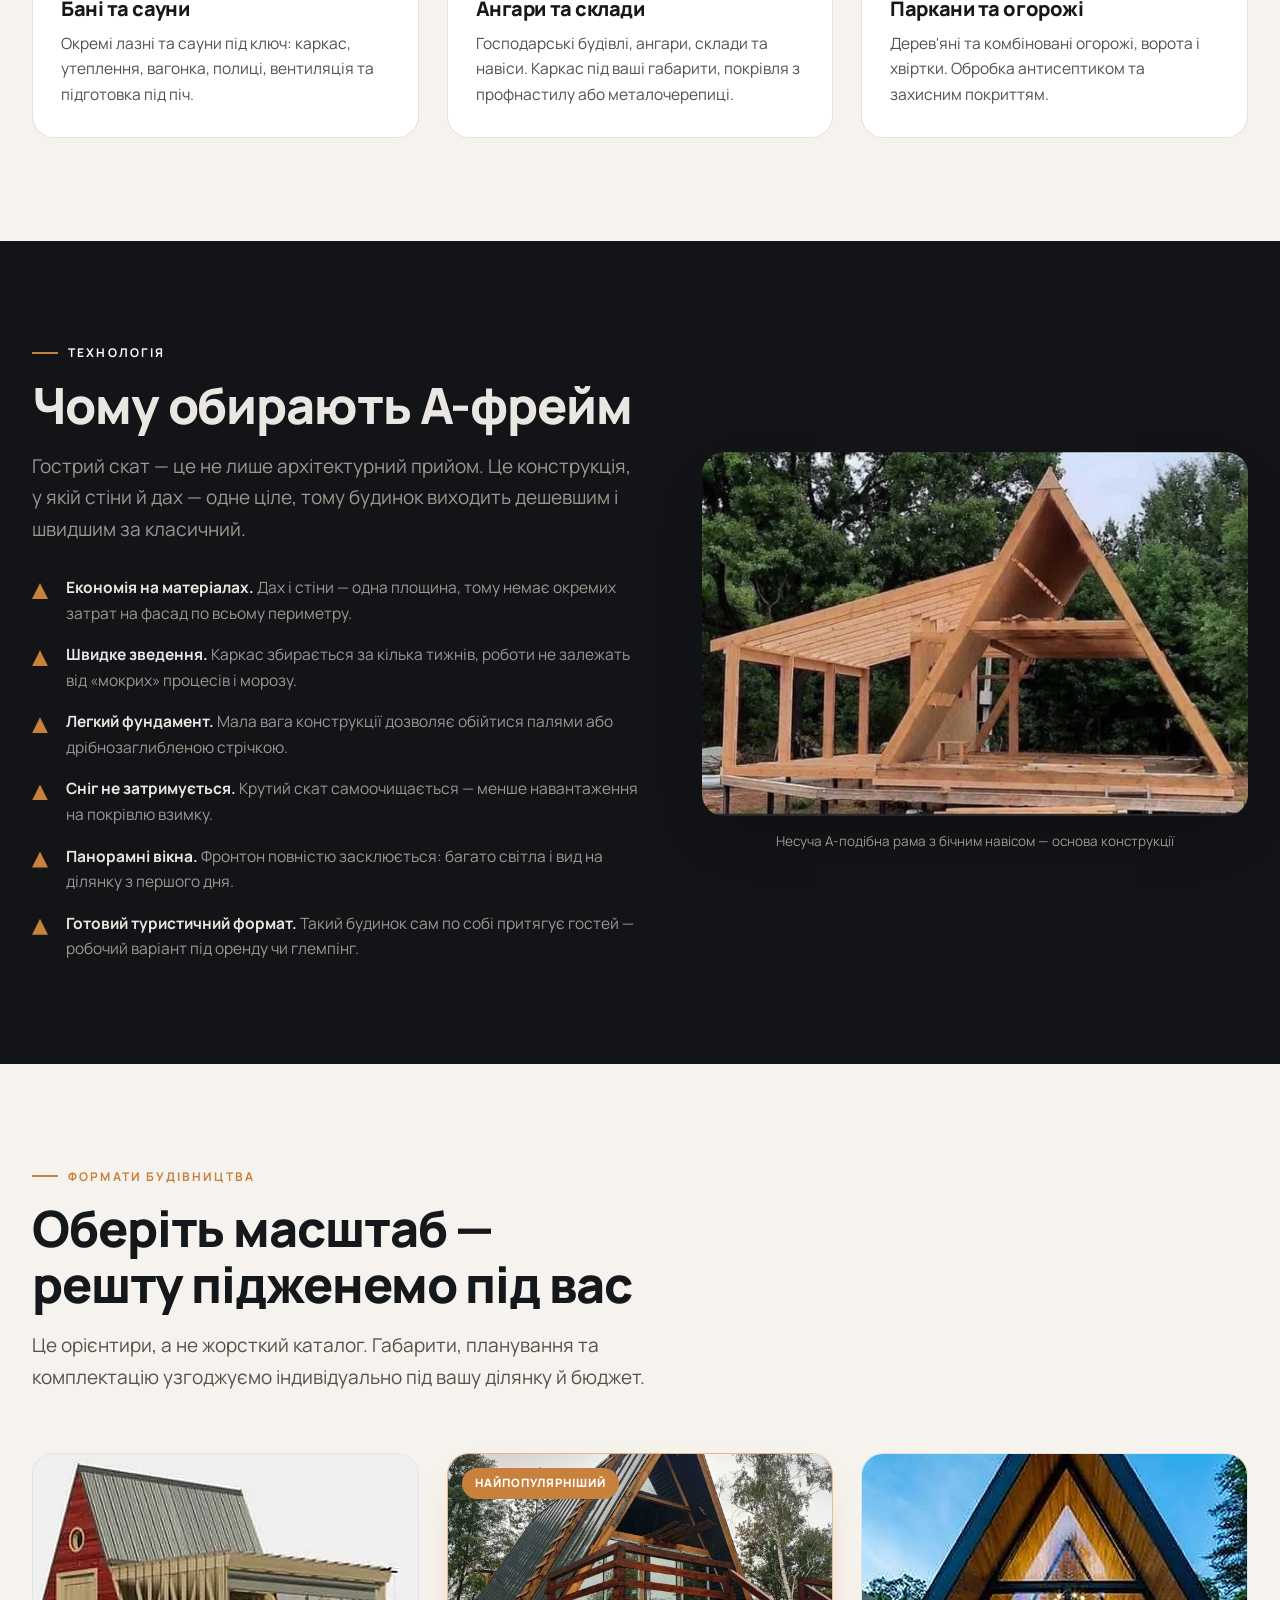
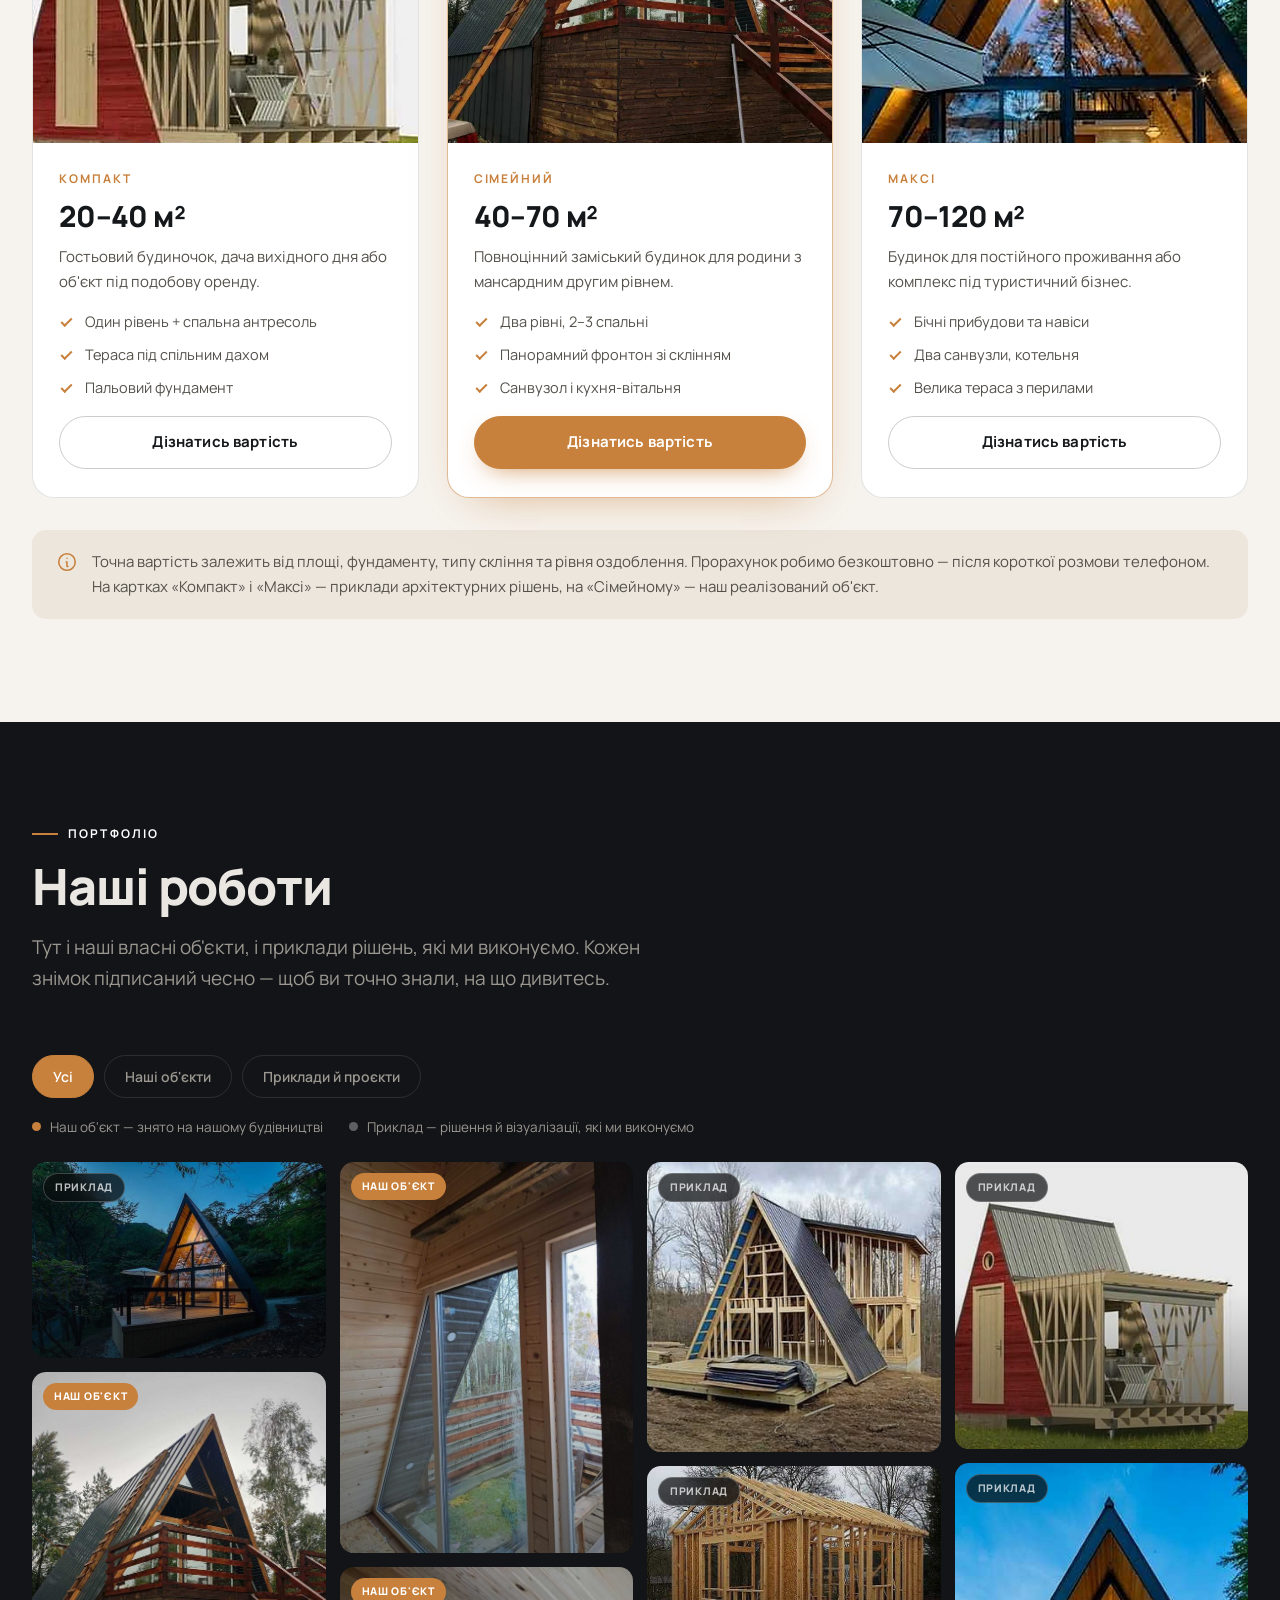
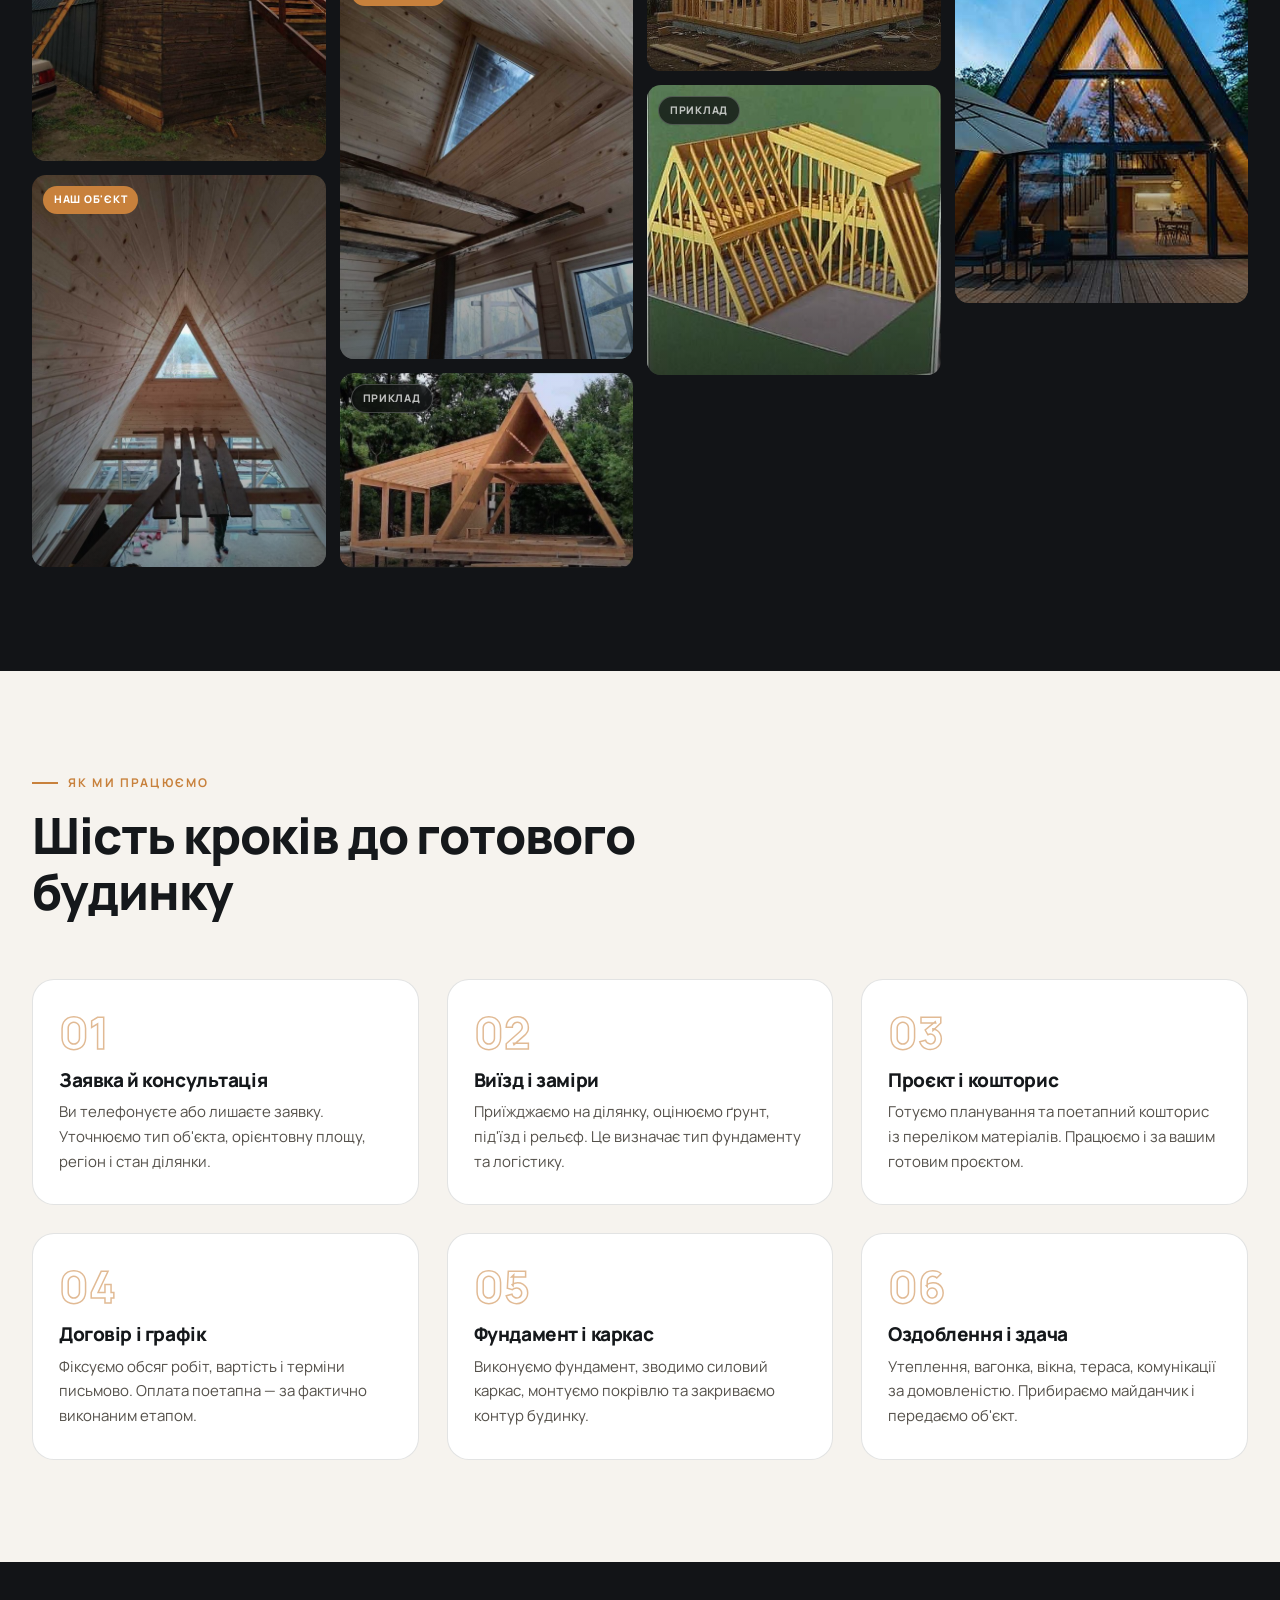
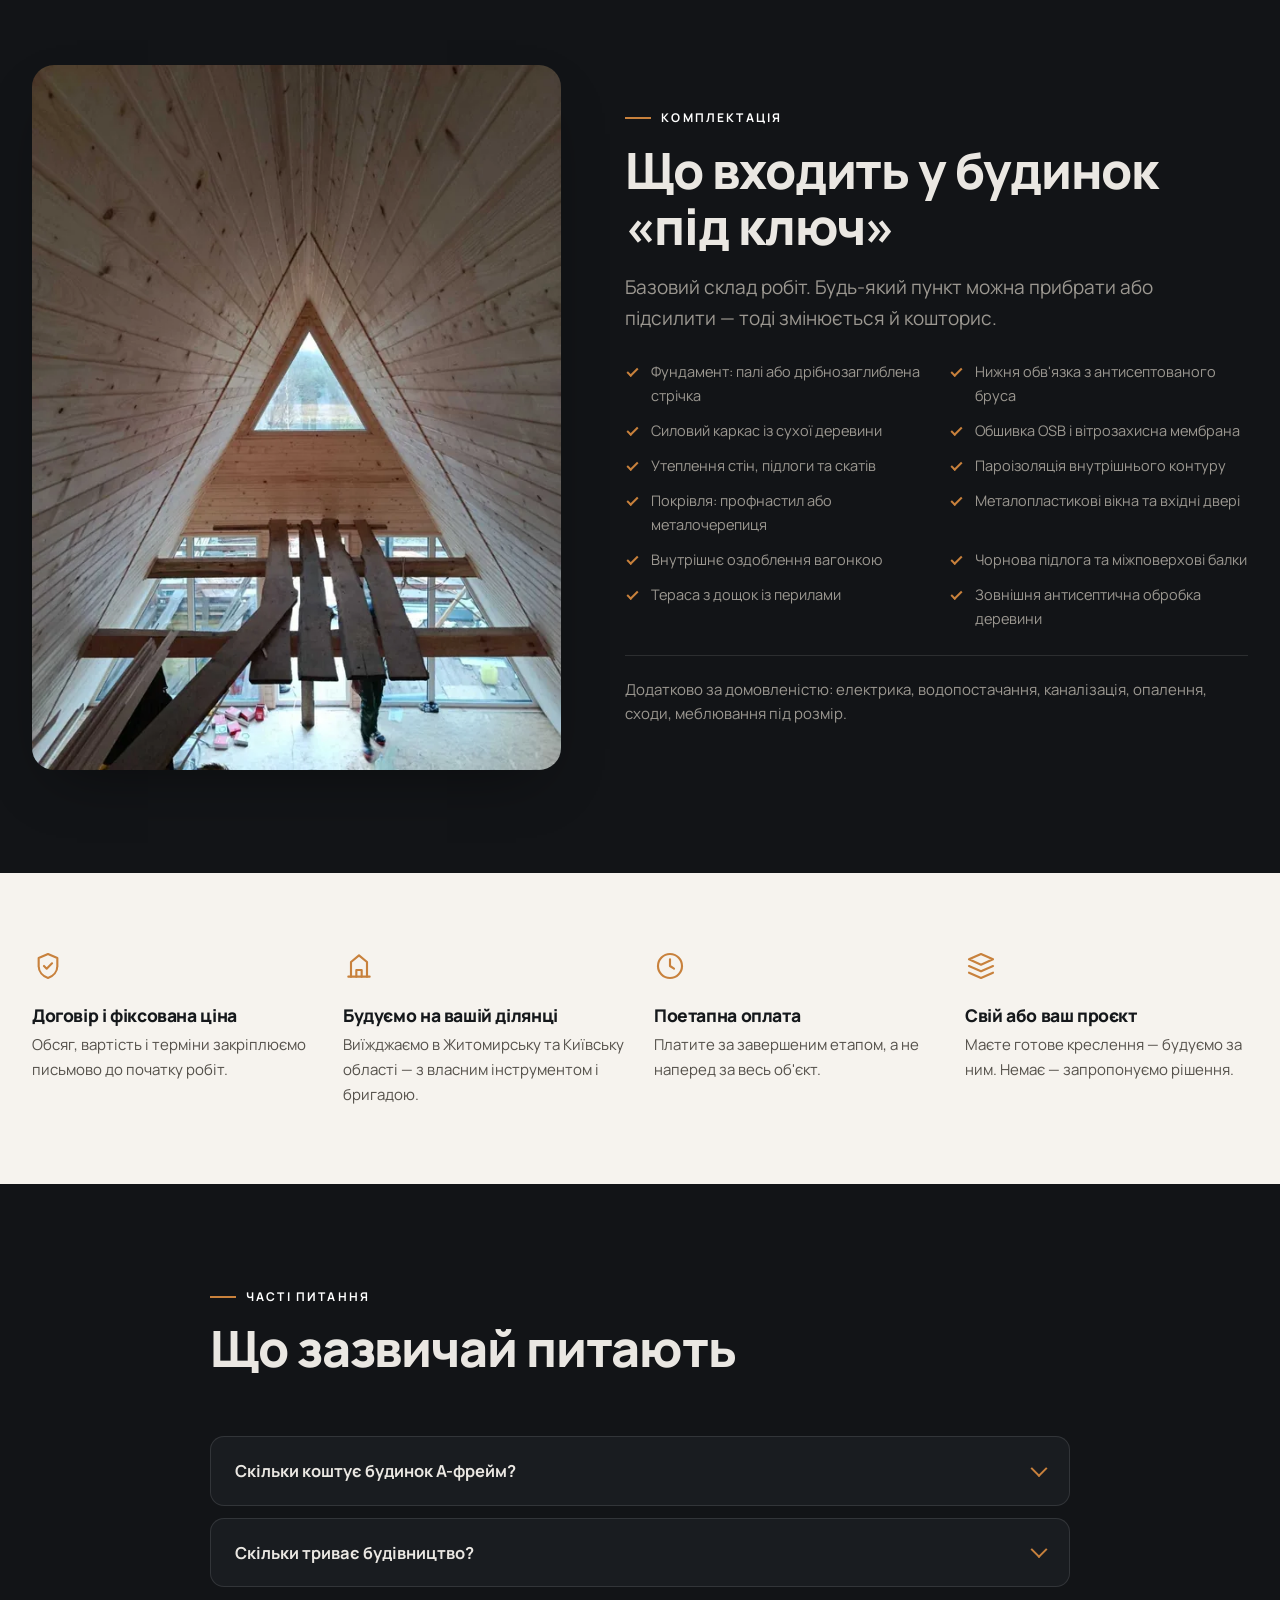
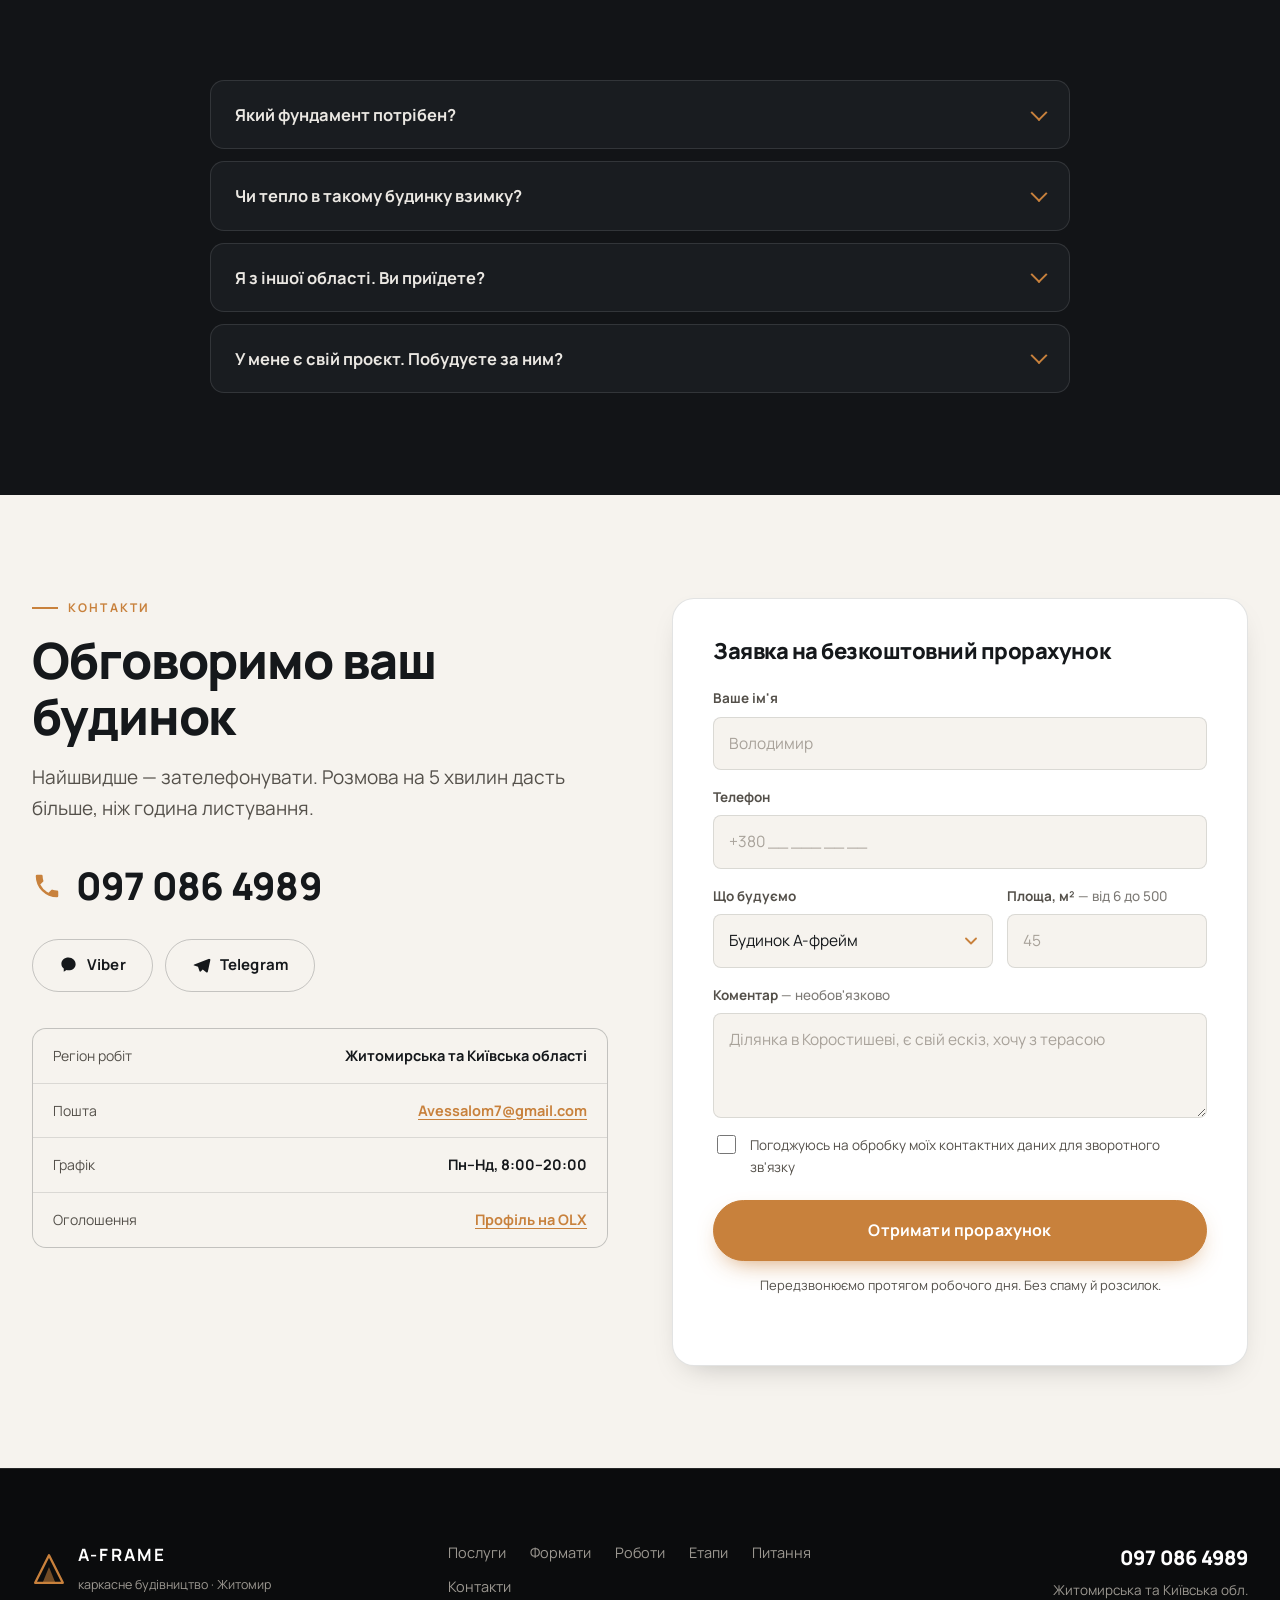
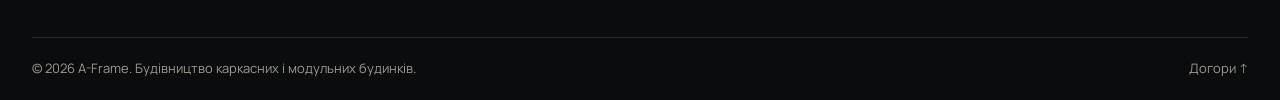
==== commit cc9c8d98: "Виправлено 11 знахідок аудиту Критичне: - Форма мала лише JS-обробник і не мала action. На Safari до" ====
--- a/index.html
+++ b/index.html
@@ -17,7 +17,7 @@
 <meta name="twitter:card" content="summary_large_image">
 
 <link rel="icon" href="./favicon.svg" type="image/svg+xml">
-<link rel="apple-touch-icon" href="./favicon.svg">
+<link rel="apple-touch-icon" sizes="180x180" href="./apple-touch-icon.png">
 
 <link rel="preconnect" href="https://fonts.googleapis.com">
 <link rel="preconnect" href="https://fonts.gstatic.com" crossorigin>
@@ -279,10 +279,10 @@
       <p class="section__lead">Тут і наші власні об'єкти, і приклади рішень, які ми виконуємо. Кожен знімок підписаний чесно — щоб ви точно знали, на що дивитесь.</p>
     </header>
 
-    <div class="filters reveal" role="tablist" aria-label="Фільтр робіт">
-      <button class="filter is-active" data-filter="all" role="tab" aria-selected="true">Усі</button>
-      <button class="filter" data-filter="own" role="tab" aria-selected="false">Наші об'єкти</button>
-      <button class="filter" data-filter="example" role="tab" aria-selected="false">Приклади й проєкти</button>
+    <div class="filters reveal" role="group" aria-label="Фільтр робіт">
+      <button class="filter is-active" data-filter="all" aria-pressed="true">Усі</button>
+      <button class="filter" data-filter="own" aria-pressed="false">Наші об'єкти</button>
+      <button class="filter" data-filter="example" aria-pressed="false">Приклади й проєкти</button>
     </div>
 
     <p class="gallery__legend reveal">
@@ -522,7 +522,16 @@
     </div>
 
     <div class="contact__form-wrap reveal">
-      <form class="form" id="leadForm" novalidate>
+      <!-- action і method — запасний шлях: якщо JavaScript не спрацює,
+           браузер надішле форму напряму на FormSubmit, а не в адресний рядок.
+           Замінюючи пошту, поміняйте її і тут, і в assets/js/main.js -->
+      <form class="form" id="leadForm" novalidate
+            action="https://formsubmit.co/Avessalom7@gmail.com" method="POST">
+        <!-- пастка для ботів: люди це поле не бачать, боти заповнюють -->
+        <input type="text" name="_honey" tabindex="-1" autocomplete="off" aria-hidden="true" class="honey">
+        <input type="hidden" name="_subject" value="Заявка з сайту A-Frame">
+        <input type="hidden" name="_template" value="table">
+        <input type="hidden" name="_captcha" value="false">
         <h3 class="form__title">Заявка на безкоштовний прорахунок</h3>
 
         <div class="field">
@@ -549,7 +558,7 @@
             </select>
           </div>
           <div class="field">
-            <label for="f-area">Площа, м²</label>
+            <label for="f-area">Площа, м² <span class="field__opt">— від 6 до 500</span></label>
             <input id="f-area" name="area" type="number" min="6" max="500" step="1" inputmode="numeric" placeholder="45">
           </div>
         </div>
@@ -624,7 +633,7 @@
   <button class="lightbox__nav lightbox__nav--prev" id="lbPrev" aria-label="Попереднє фото">&#8249;</button>
   <button class="lightbox__nav lightbox__nav--next" id="lbNext" aria-label="Наступне фото">&#8250;</button>
   <figure class="lightbox__figure">
-    <img id="lbImg" src="" alt="">
+    <img id="lbImg" alt="" decoding="async">
     <figcaption id="lbCap"></figcaption>
   </figure>
 </div>
--- a/assets/css/style.css
+++ b/assets/css/style.css
@@ -404,6 +404,9 @@
 .field input:focus,.field select:focus,.field textarea:focus{outline:none;border-color:var(--accent);background:#fff}
 .field input::placeholder,.field textarea::placeholder{color:#a8a29a}
 .field input[aria-invalid="true"]{border-color:#c0392b;background:#fdf1ef}
+
+/* пастка для ботів — прибрана з потоку, з фокуса і з озвучування */
+.honey{position:absolute;left:-9999px;width:1px;height:1px;opacity:0;pointer-events:none}
 
 .check{display:flex;gap:11px;align-items:flex-start;margin:6px 0 22px;font-size:13.5px;color:var(--on-light-mut);cursor:pointer}
 .check input{width:19px;height:19px;flex:none;margin-top:1px;accent-color:var(--accent)}
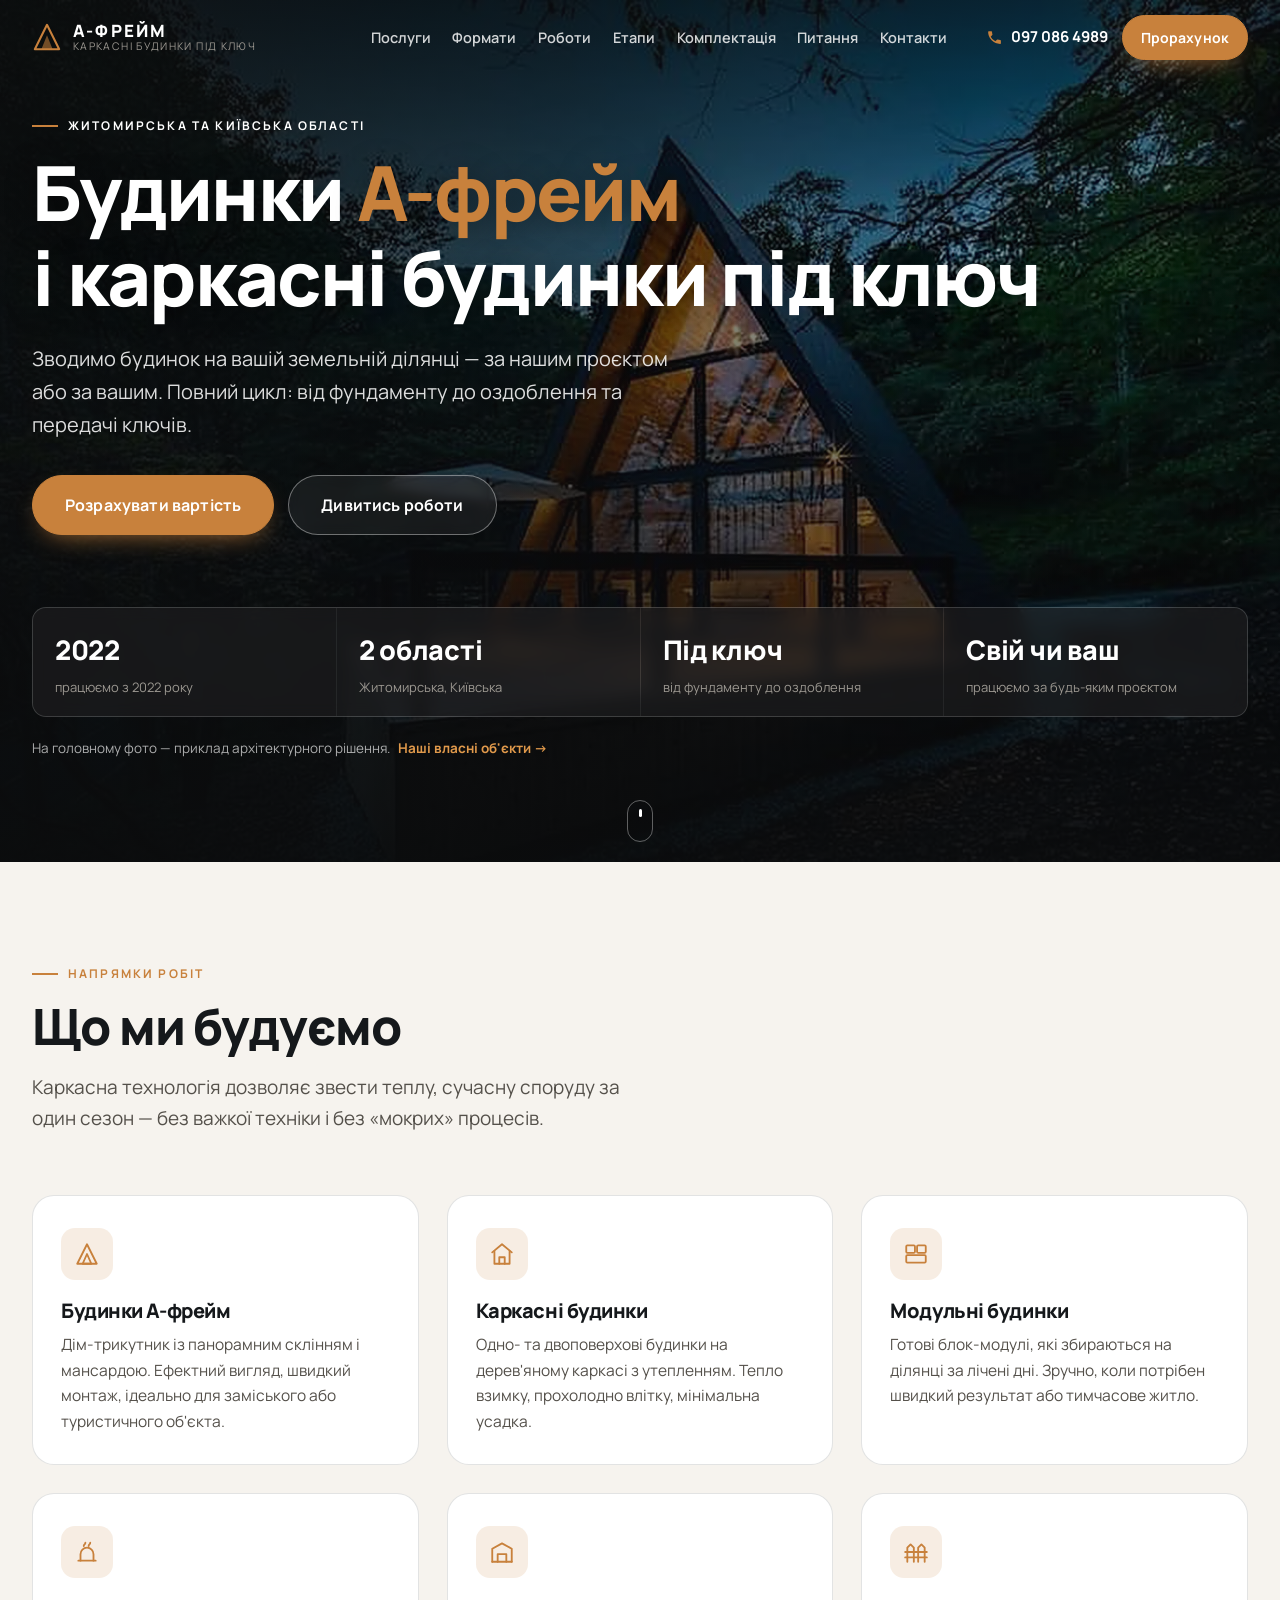
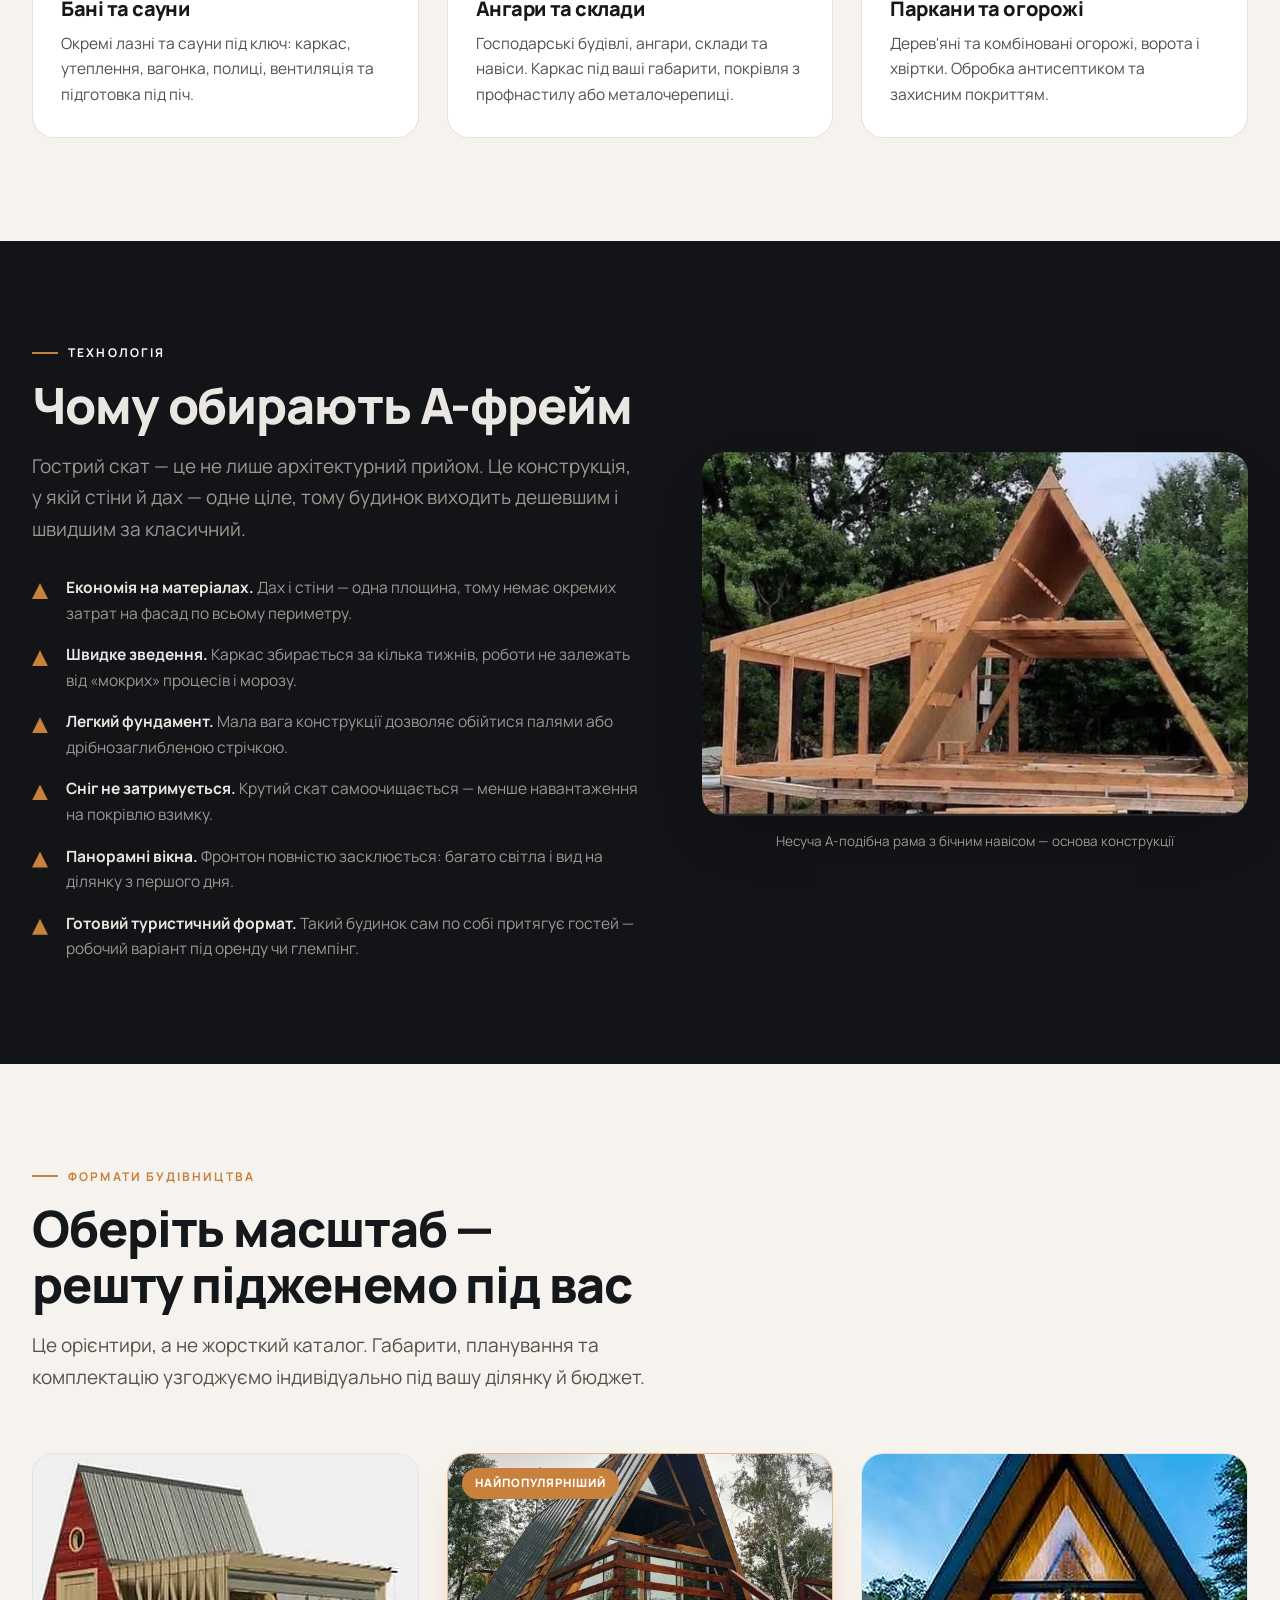
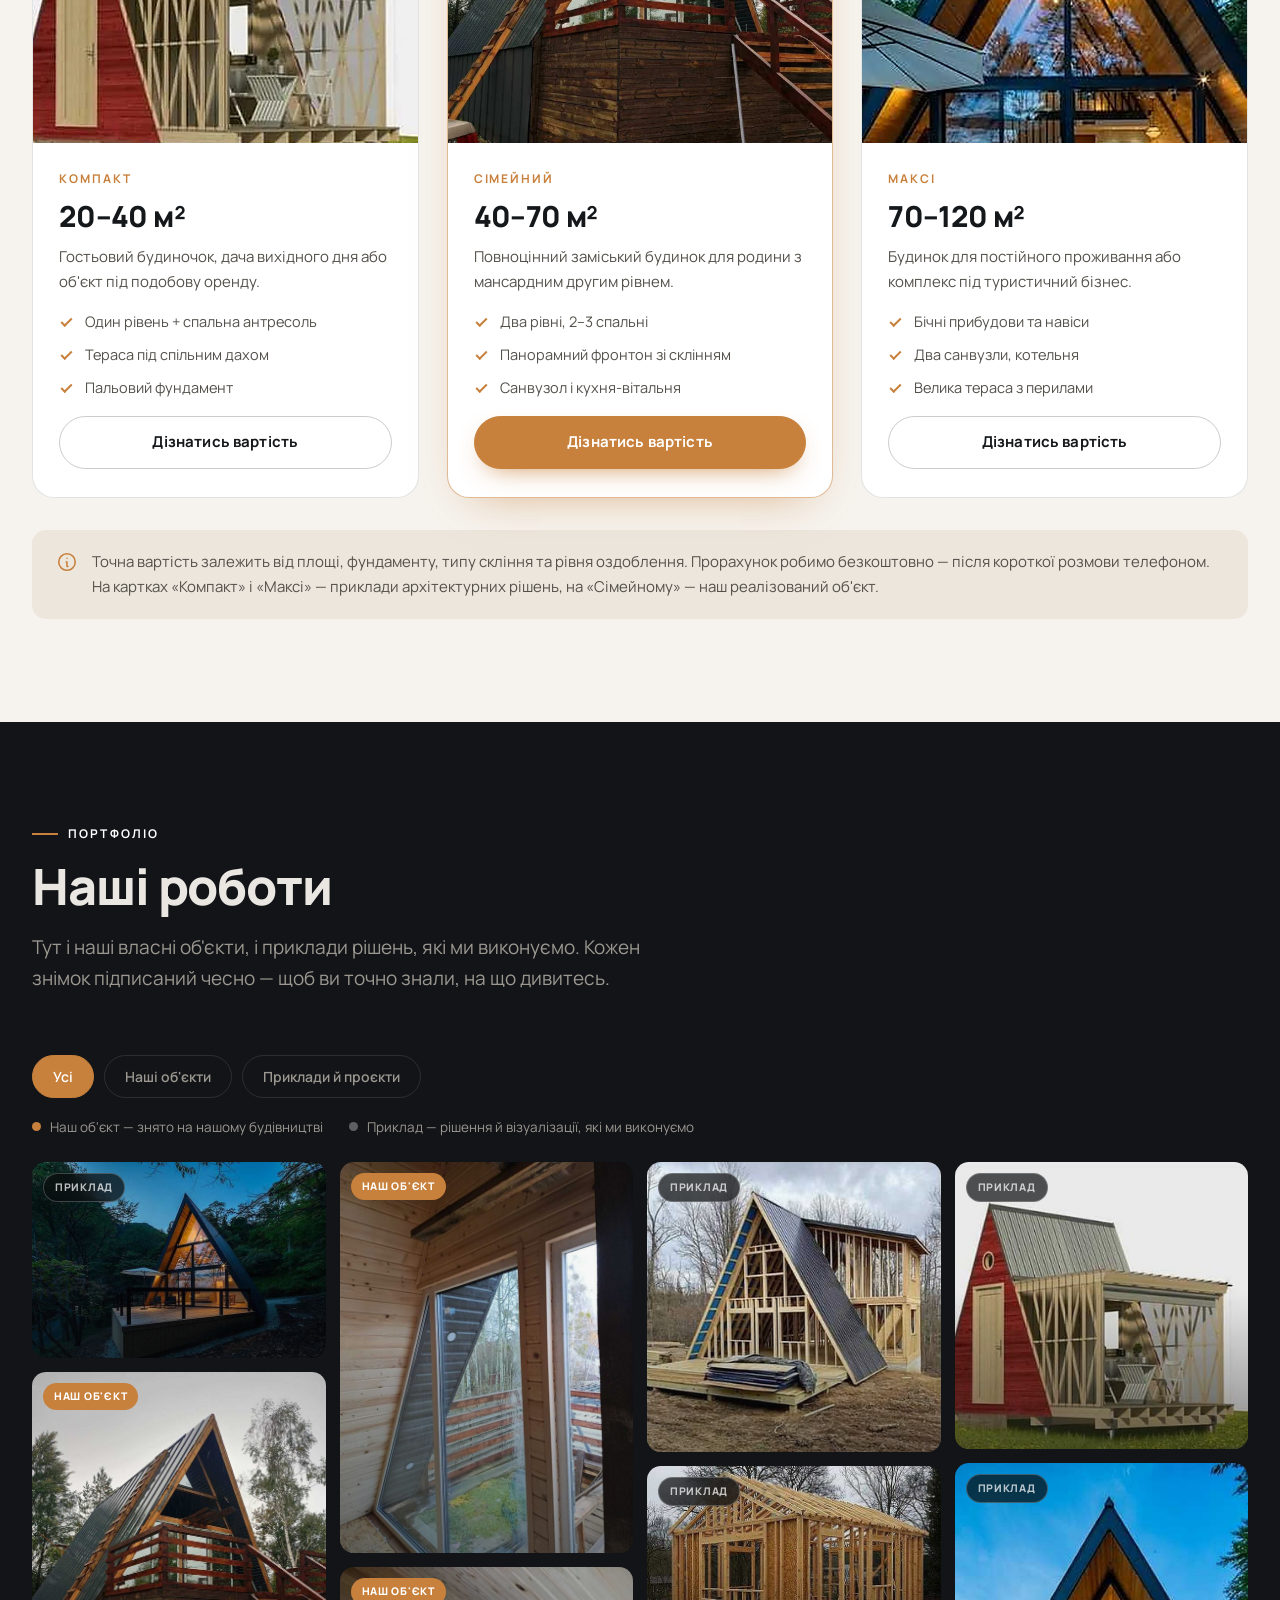
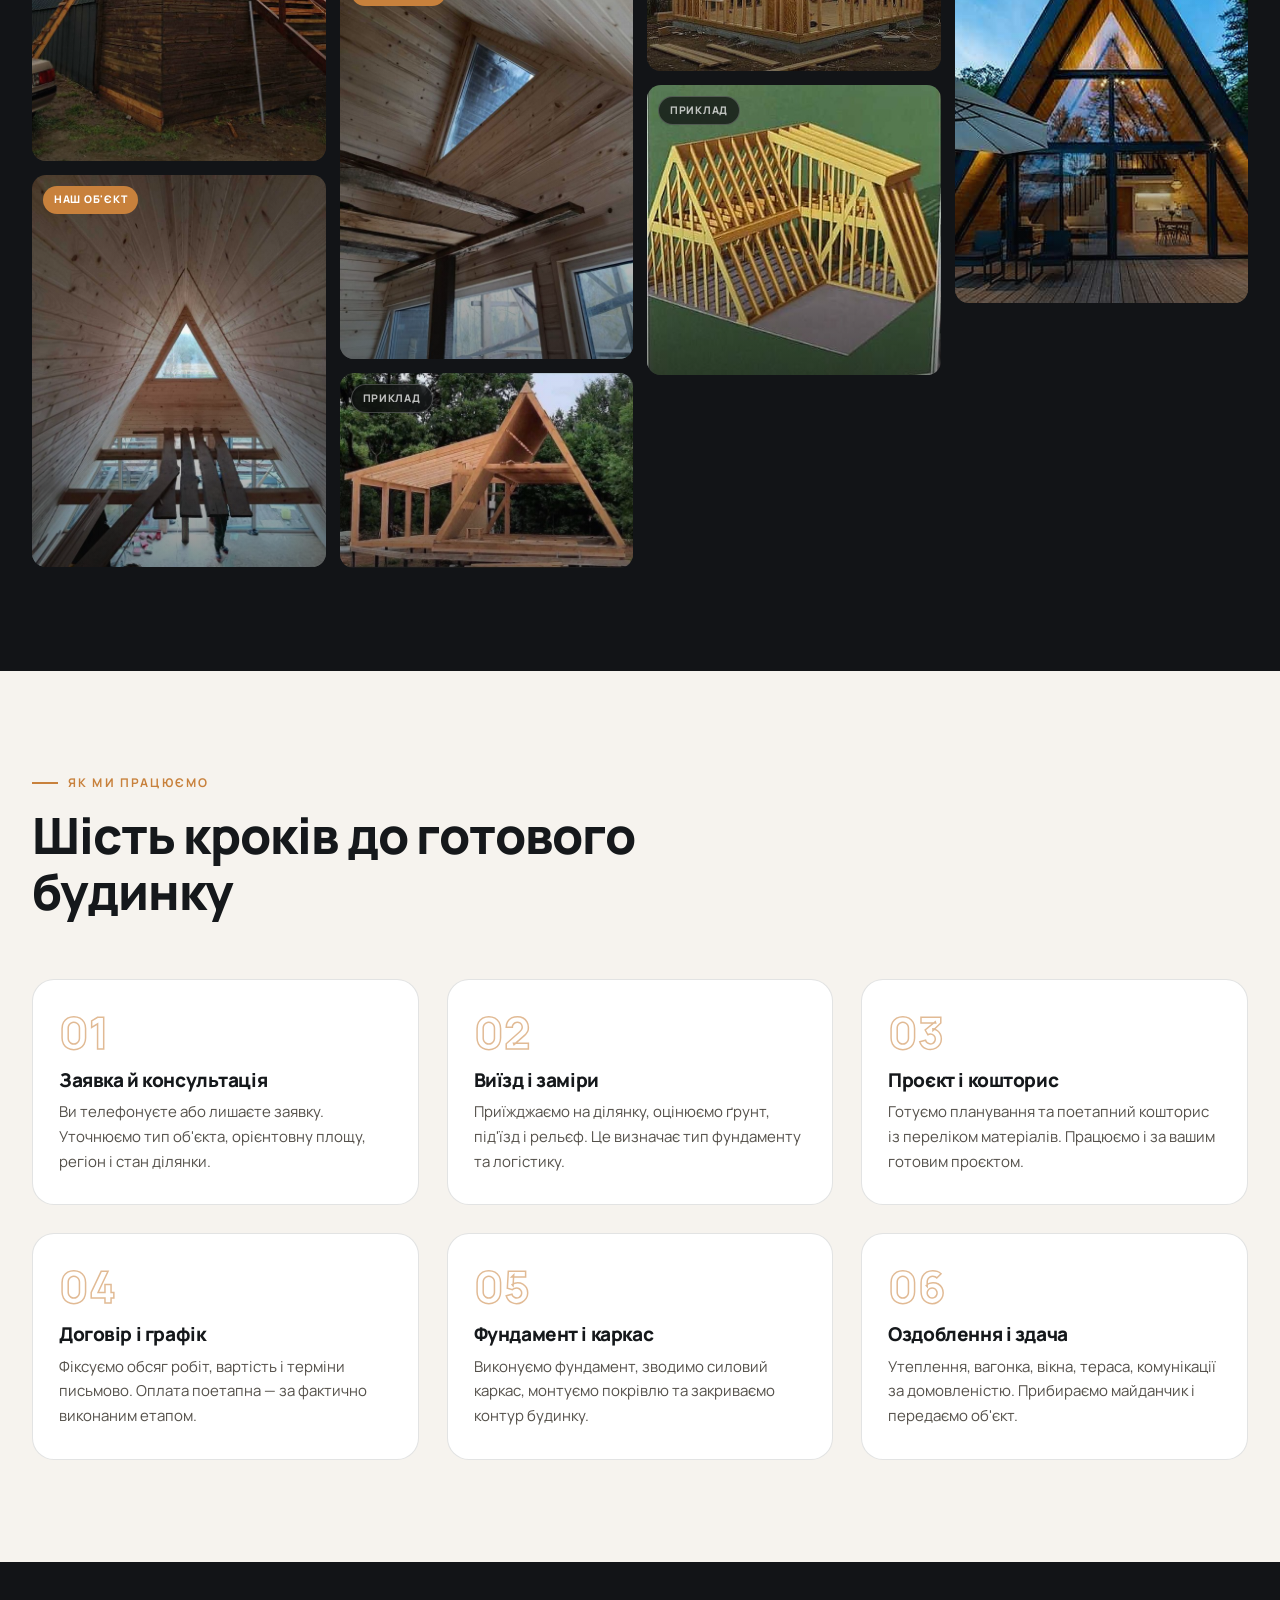
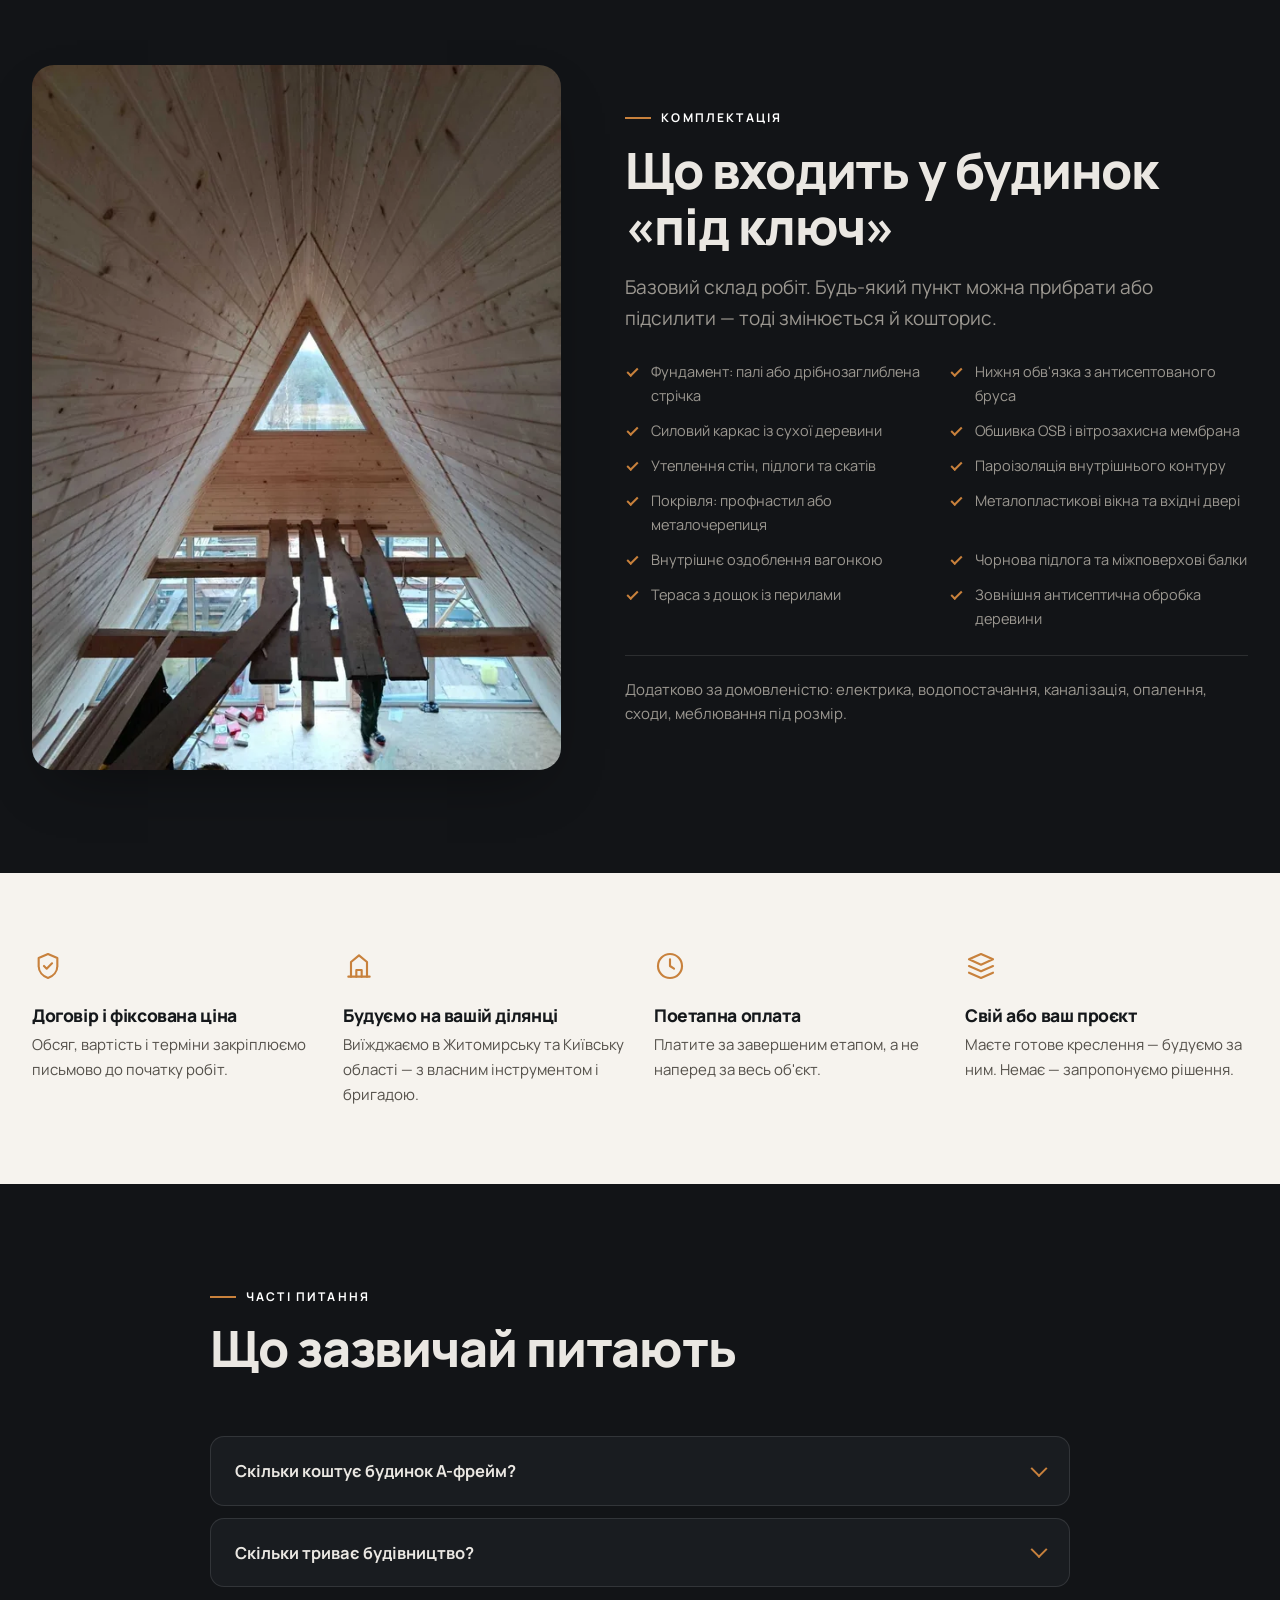
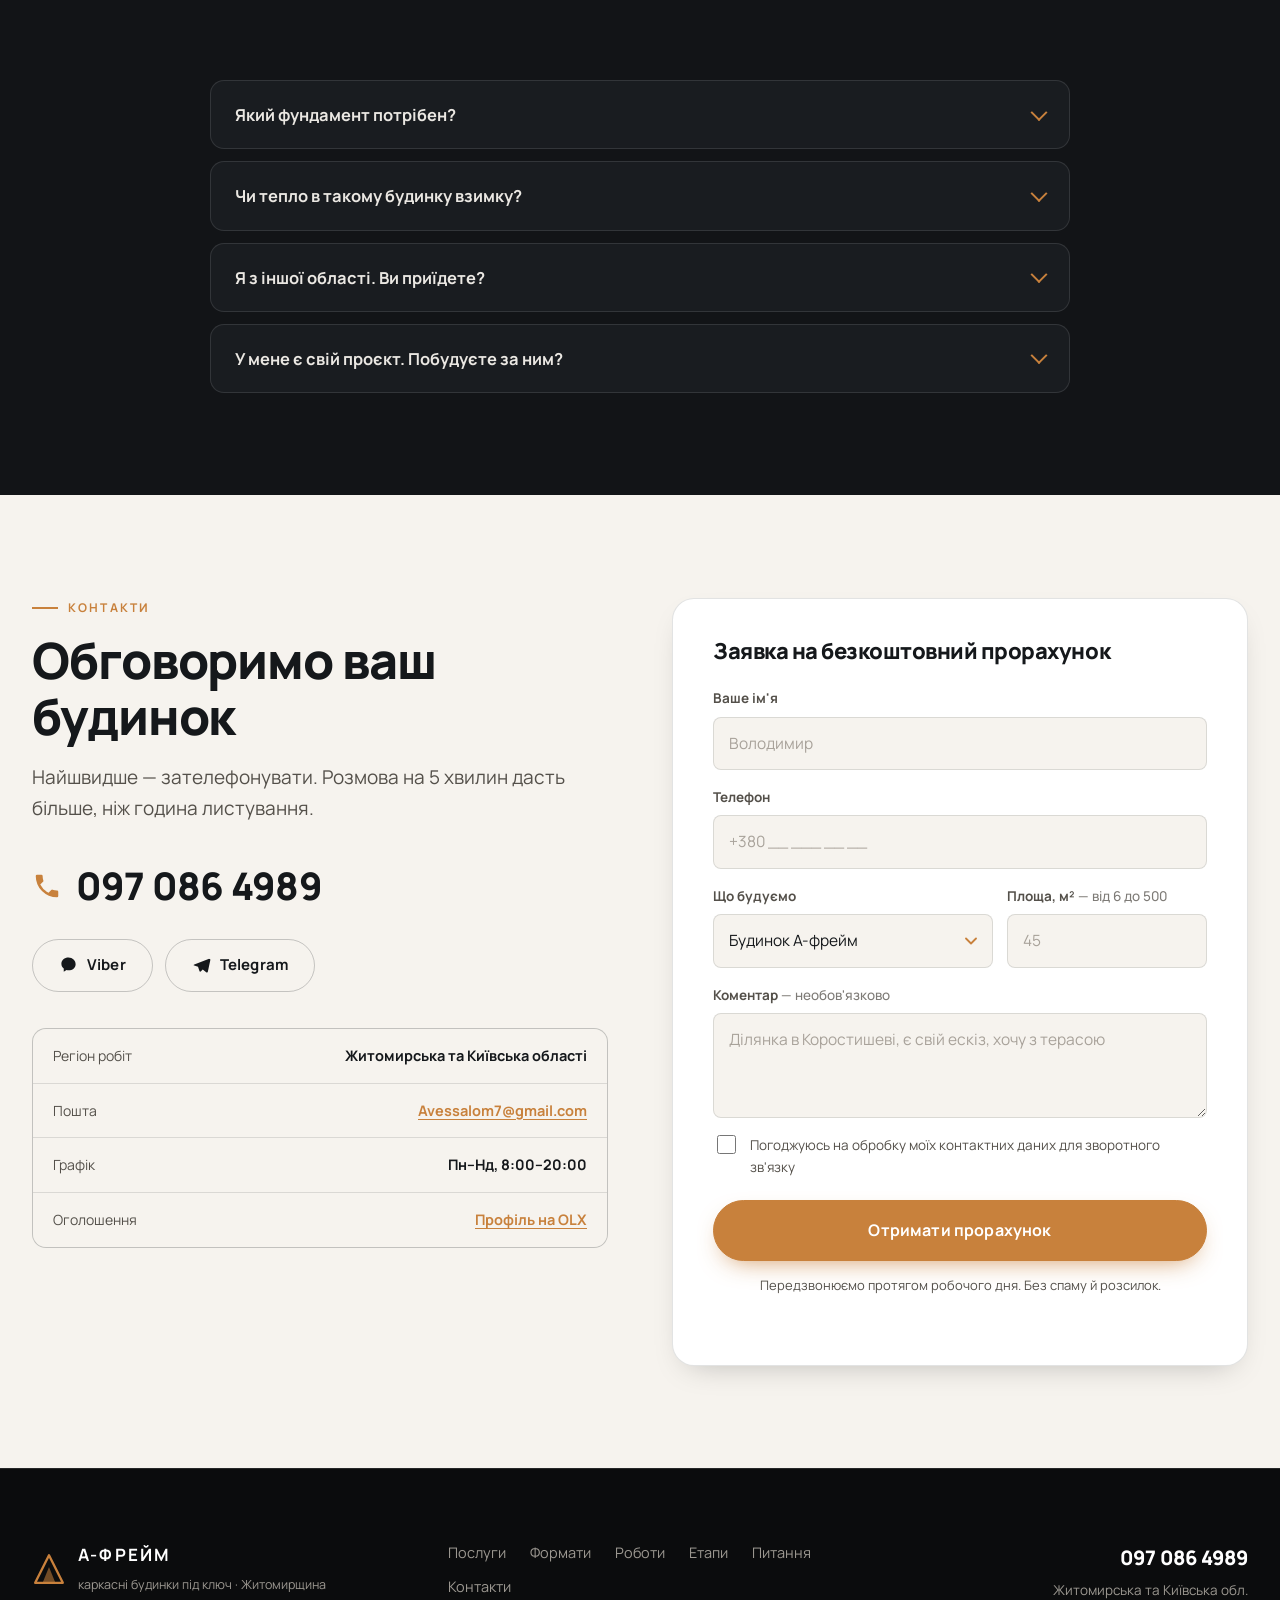
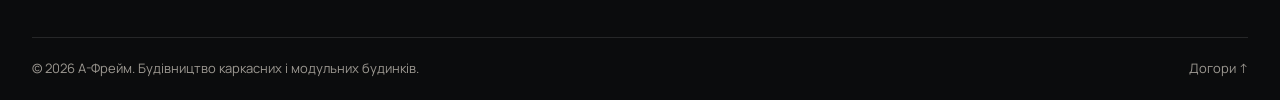
==== commit 2cff069f: "Сайт завжди відкривається з шапки, назва українською - Браузер відновлював попередню позицію прокрут" ====
--- a/index.html
+++ b/index.html
@@ -38,8 +38,8 @@
         <path d="M16 14 L22 29 H10 Z" fill="currentColor" opacity=".55"/>
       </svg>
       <span class="brand__text">
-        <strong>A-FRAME</strong>
-        <span>каркасне будівництво</span>
+        <strong>А-ФРЕЙМ</strong>
+        <span>каркасні будинки під ключ</span>
       </span>
     </a>
 
@@ -529,7 +529,7 @@
             action="https://formsubmit.co/Avessalom7@gmail.com" method="POST">
         <!-- пастка для ботів: люди це поле не бачать, боти заповнюють -->
         <input type="text" name="_honey" tabindex="-1" autocomplete="off" aria-hidden="true" class="honey">
-        <input type="hidden" name="_subject" value="Заявка з сайту A-Frame">
+        <input type="hidden" name="_subject" value="Заявка з сайту А-Фрейм">
         <input type="hidden" name="_template" value="table">
         <input type="hidden" name="_captcha" value="false">
         <h3 class="form__title">Заявка на безкоштовний прорахунок</h3>
@@ -592,8 +592,8 @@
         <path d="M16 14 L22 29 H10 Z" fill="currentColor" opacity=".55"/>
       </svg>
       <div>
-        <strong>A-FRAME</strong>
-        <span>каркасне будівництво · Житомир</span>
+        <strong>А-ФРЕЙМ</strong>
+        <span>каркасні будинки під ключ · Житомирщина</span>
       </div>
     </div>
 
@@ -612,7 +612,7 @@
     </div>
   </div>
   <div class="container footer__bottom">
-    <span>© <span id="year">2026</span> A-Frame. Будівництво каркасних і модульних будинків.</span>
+    <span>© <span id="year">2026</span> А-Фрейм. Будівництво каркасних і модульних будинків.</span>
     <a href="#hero">Догори ↑</a>
   </div>
 </footer>
@@ -642,7 +642,7 @@
 {
   "@context": "https://schema.org",
   "@type": "HomeAndConstructionBusiness",
-  "name": "A-Frame — каркасне будівництво",
+  "name": "А-Фрейм — каркасні будинки під ключ",
   "description": "Будівництво будинків А-фрейм, каркасних і модульних будинків під ключ, бань, ангарів і парканів у Житомирській та Київській областях.",
   "url": "https://serhii0304.github.io/aframe-zhytomyr/",
   "image": "https://serhii0304.github.io/aframe-zhytomyr/assets/img/hero.jpg",
--- a/assets/css/style.css
+++ b/assets/css/style.css
@@ -415,6 +415,7 @@
 .form__status{margin-top:14px;font-size:14.5px;font-weight:600;text-align:center;min-height:1em}
 .form__status.is-ok{color:#1f7a44}
 .form__status.is-err{color:#c0392b}
+.form__status a{color:inherit;font-weight:800;text-decoration:underline;text-underline-offset:3px;white-space:nowrap}
 
 /* ---------- підвал ---------- */
 .footer{background:var(--ink);padding-top:clamp(48px,6vw,72px);border-top:1px solid var(--line-dark)}
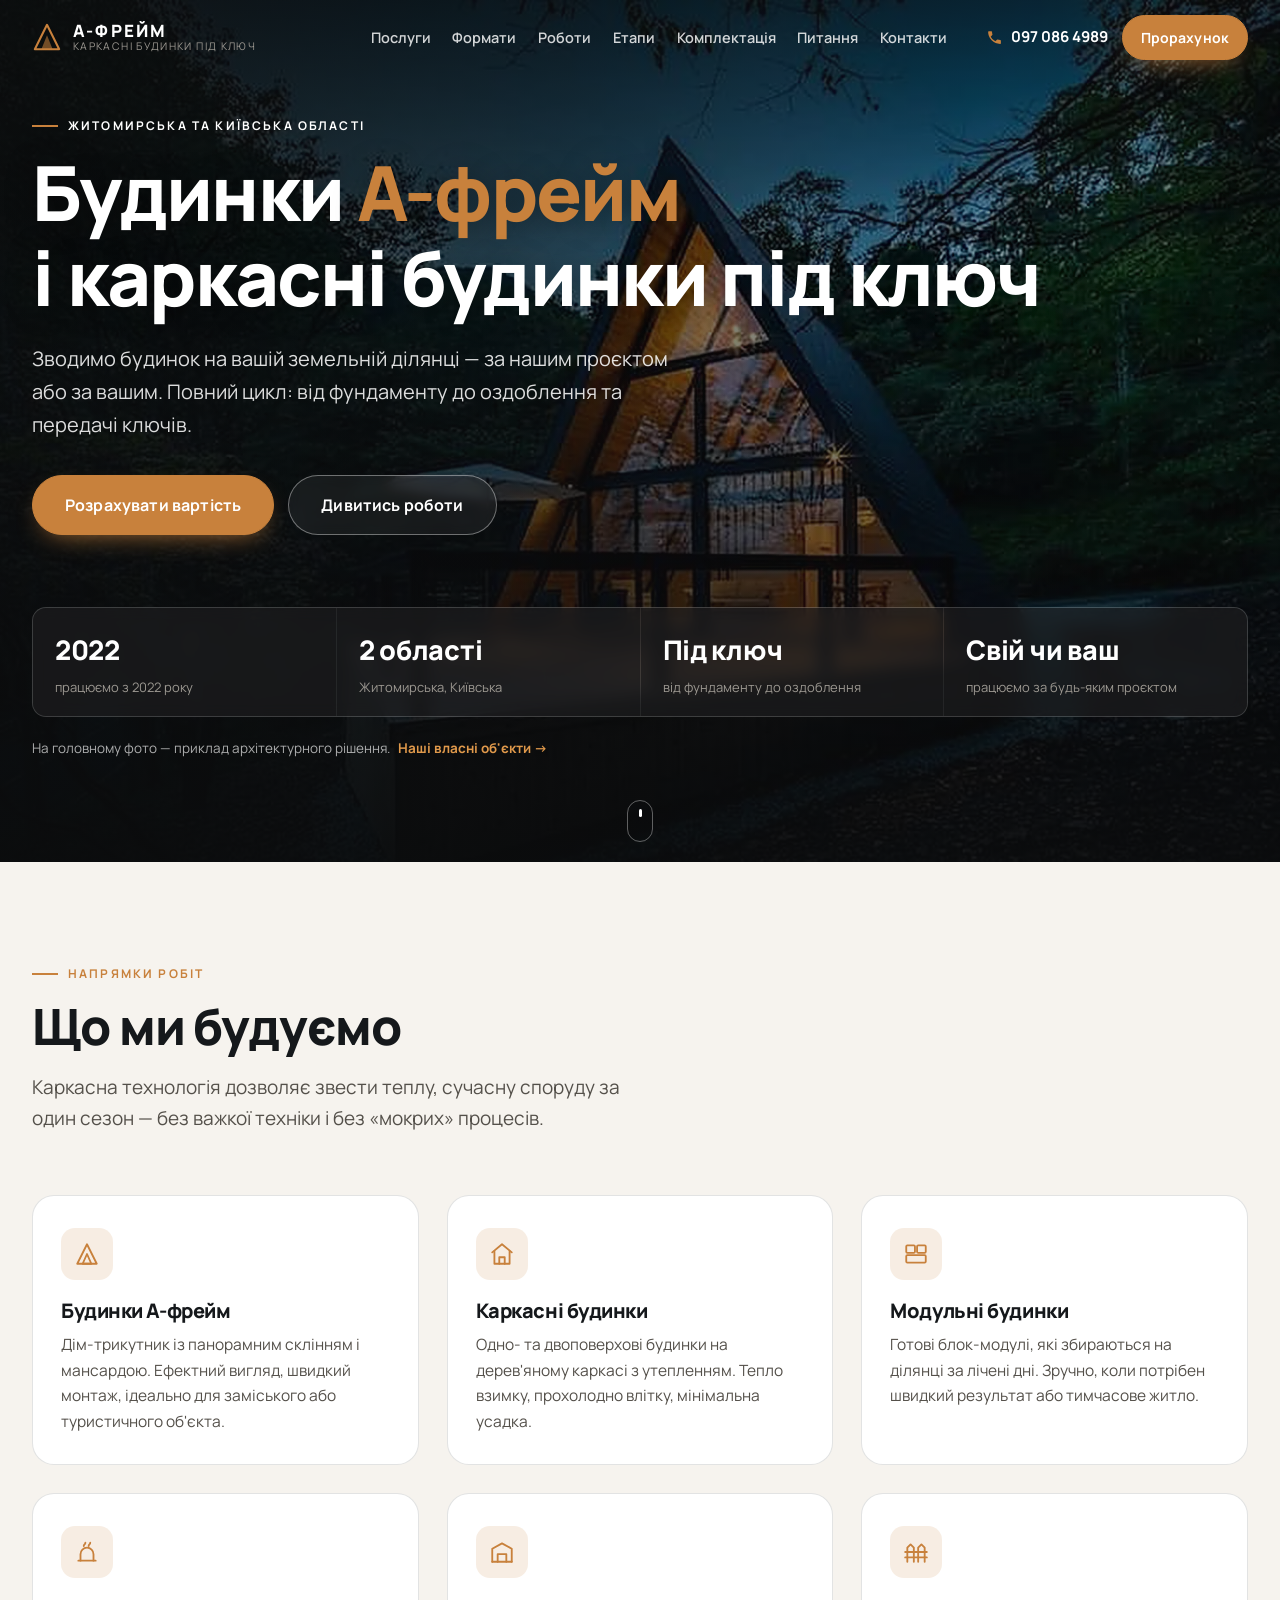
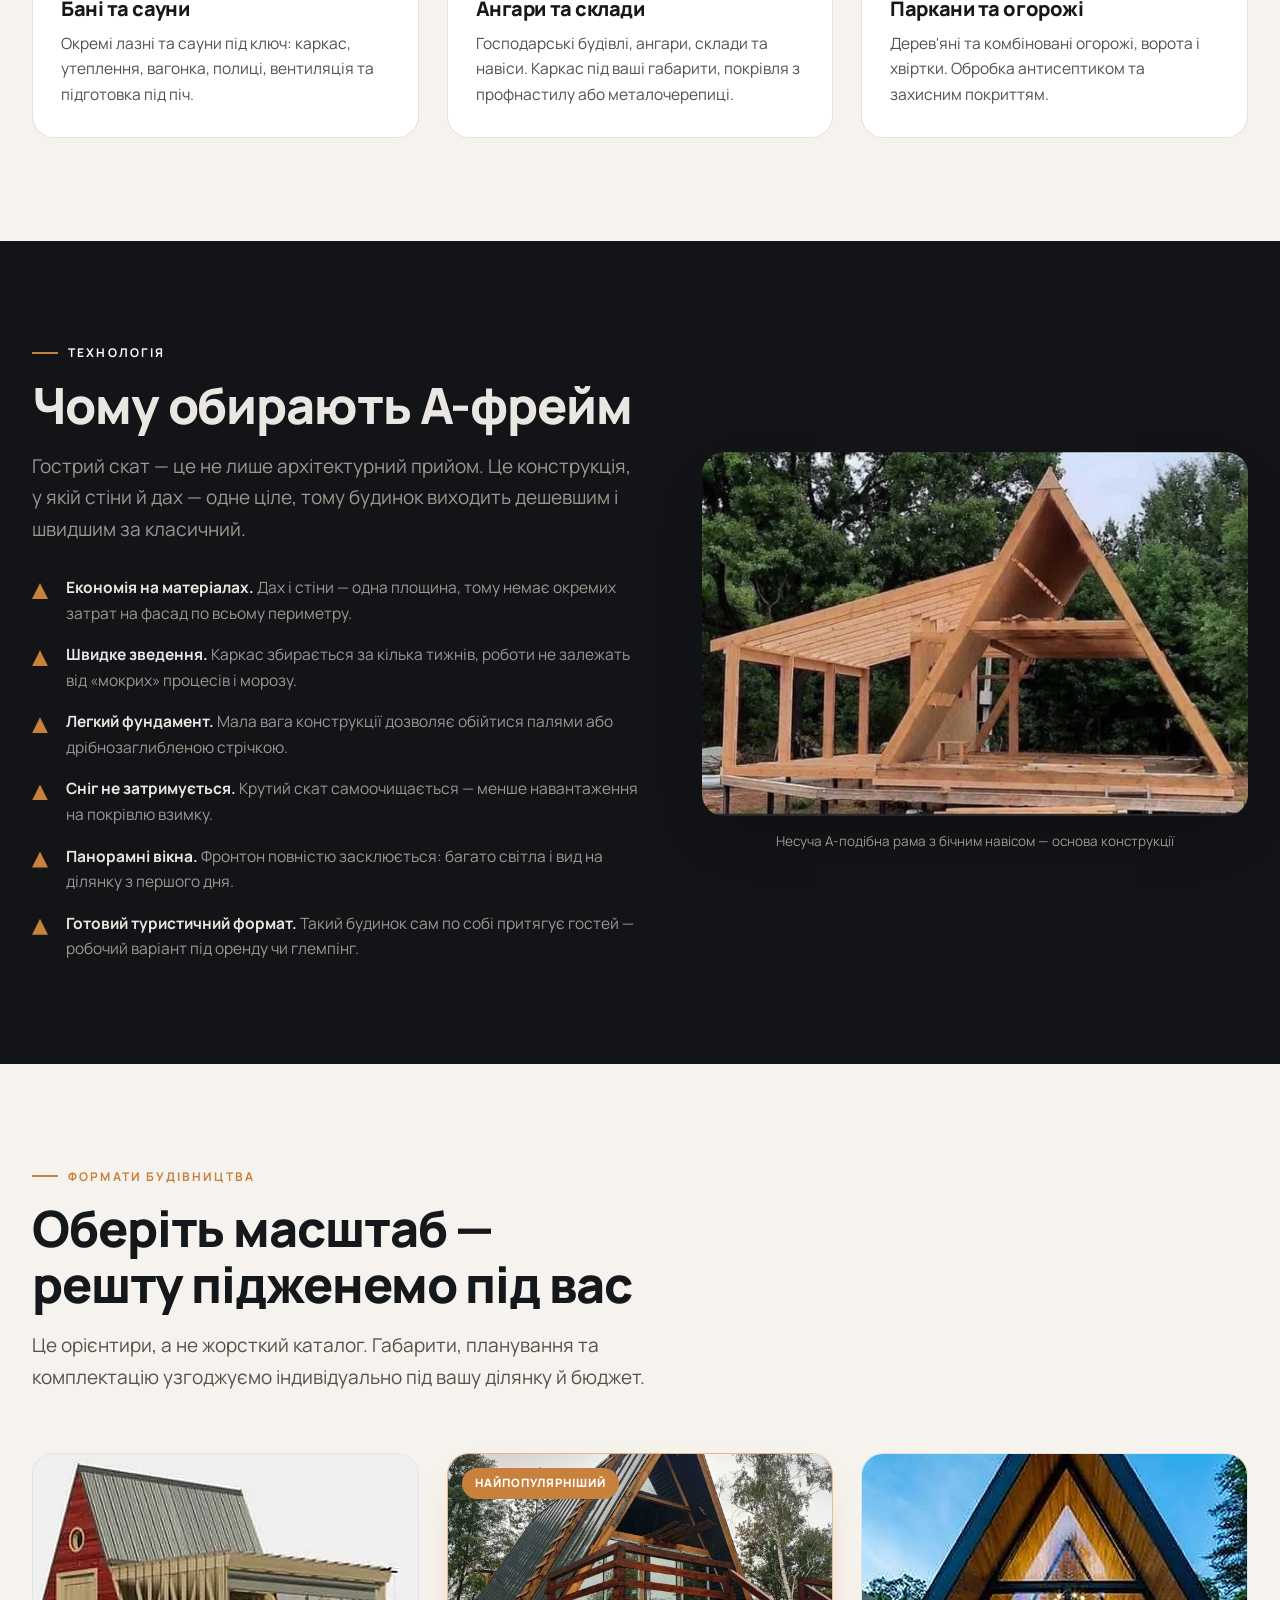
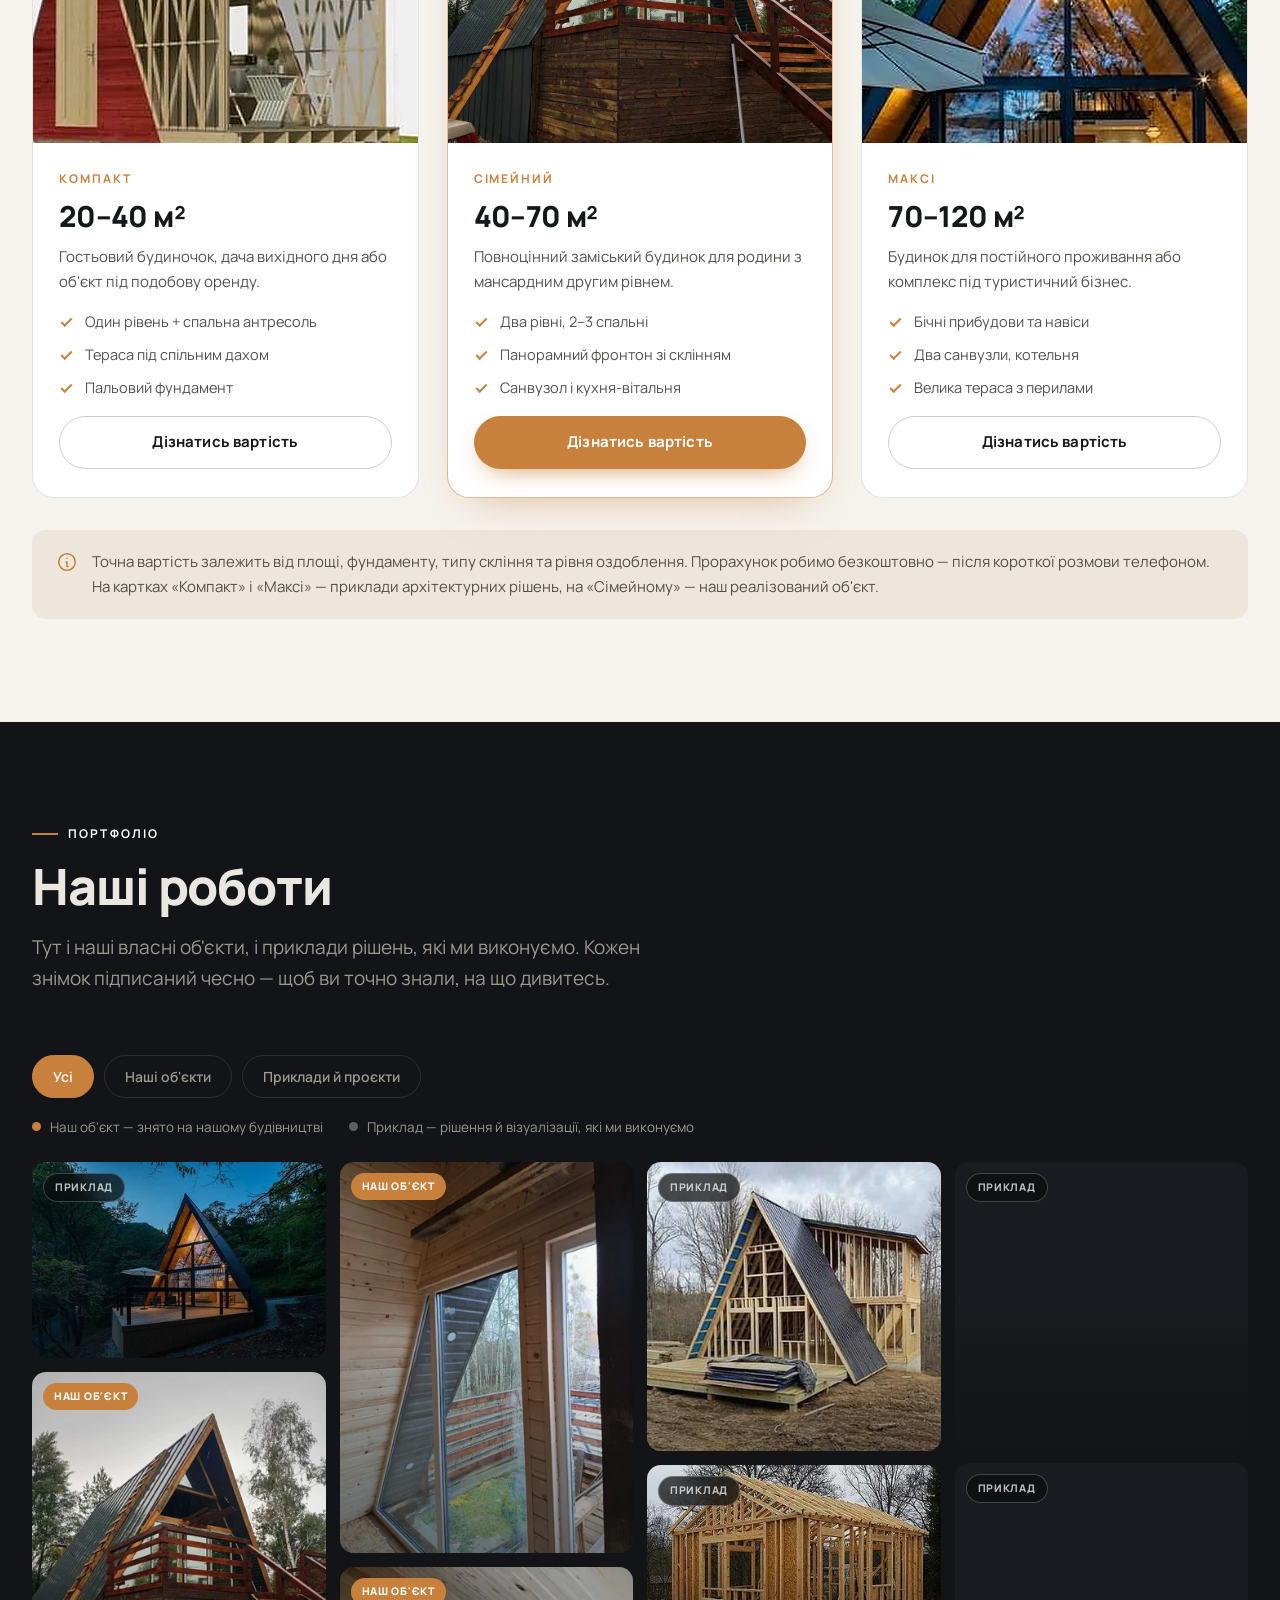
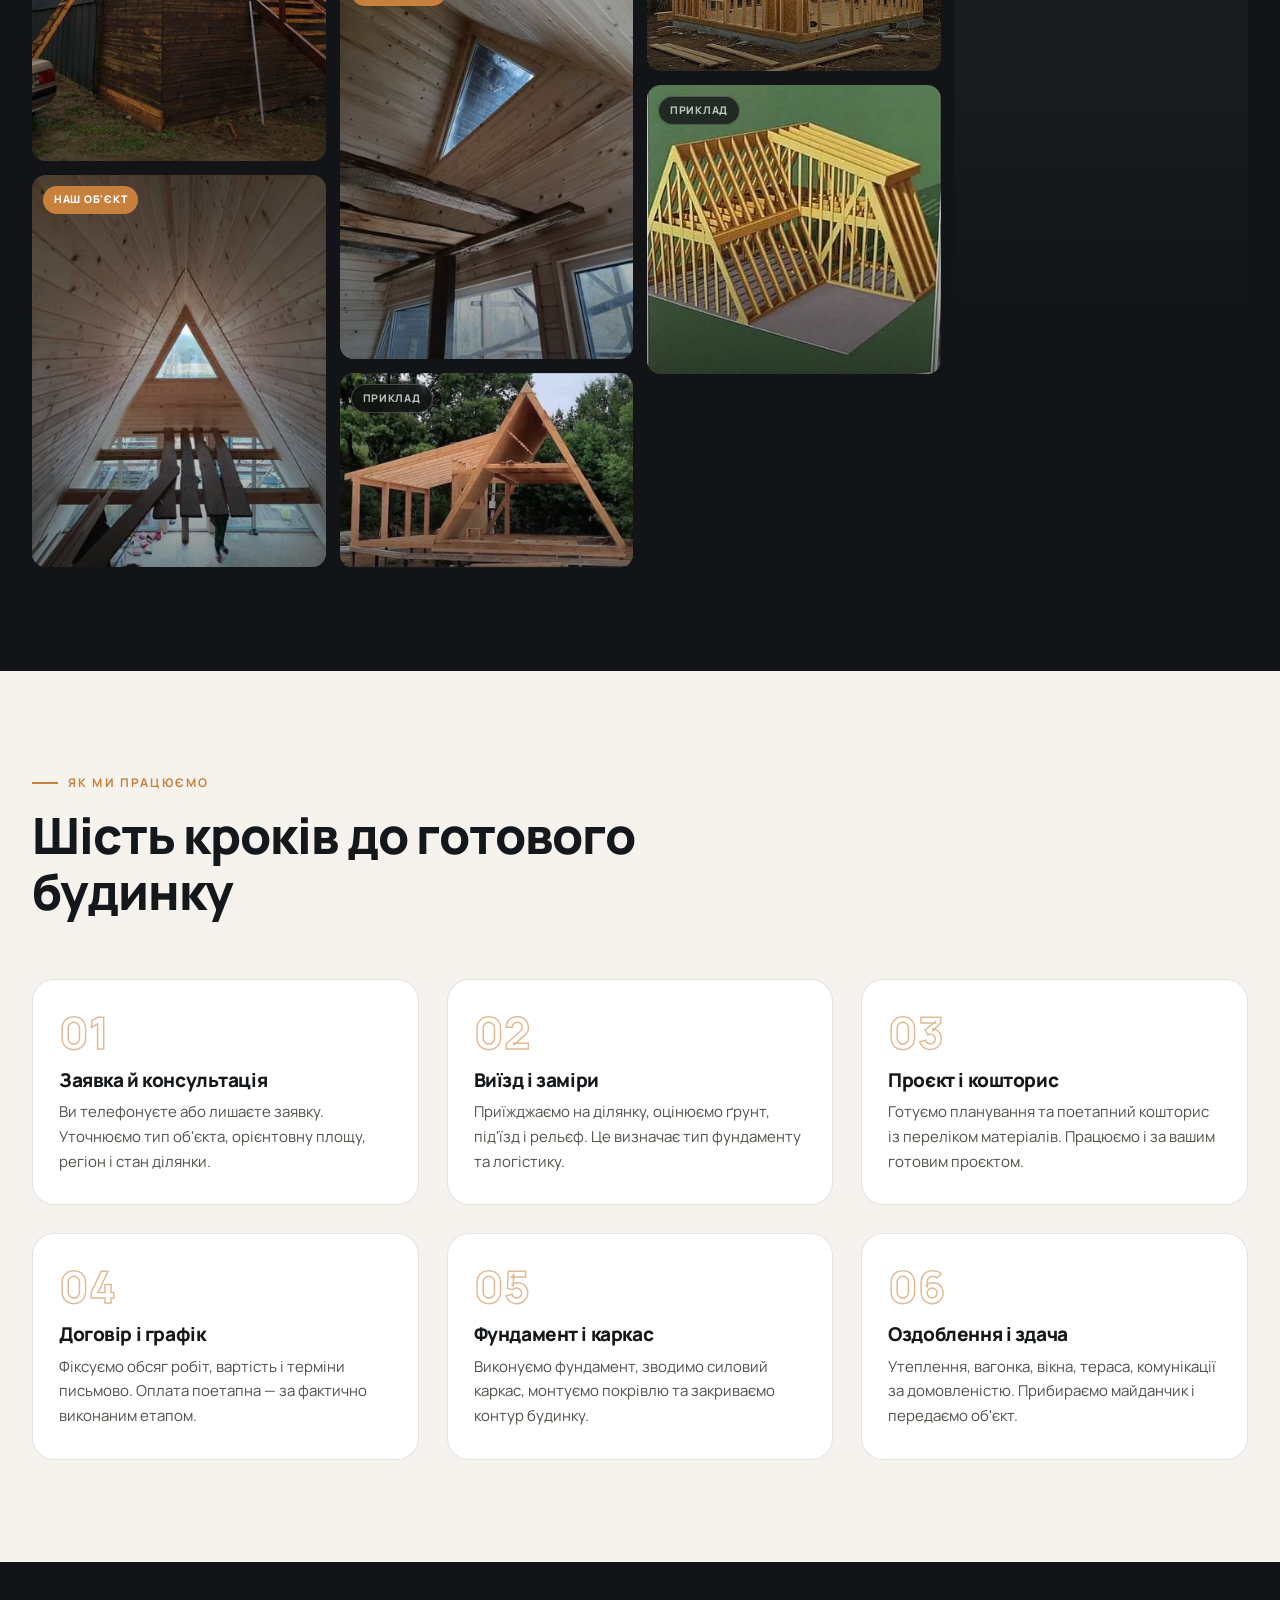
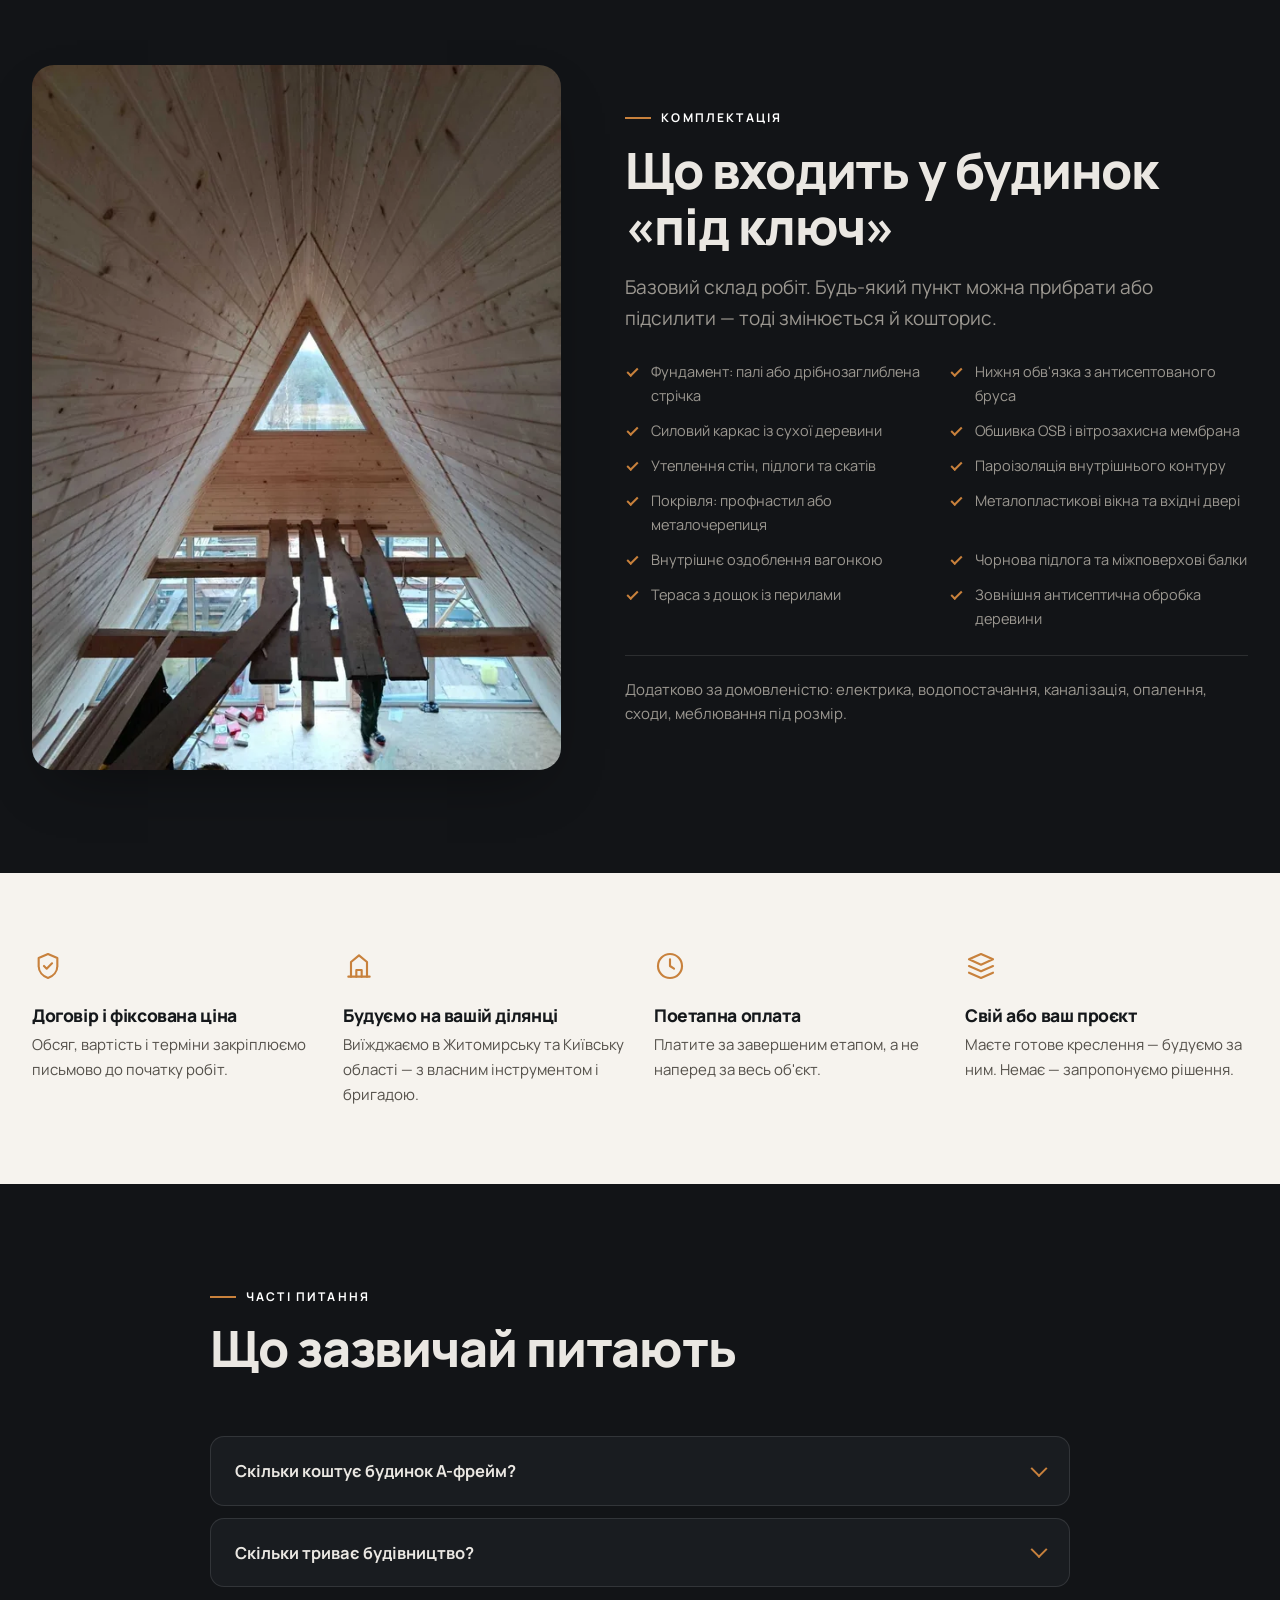
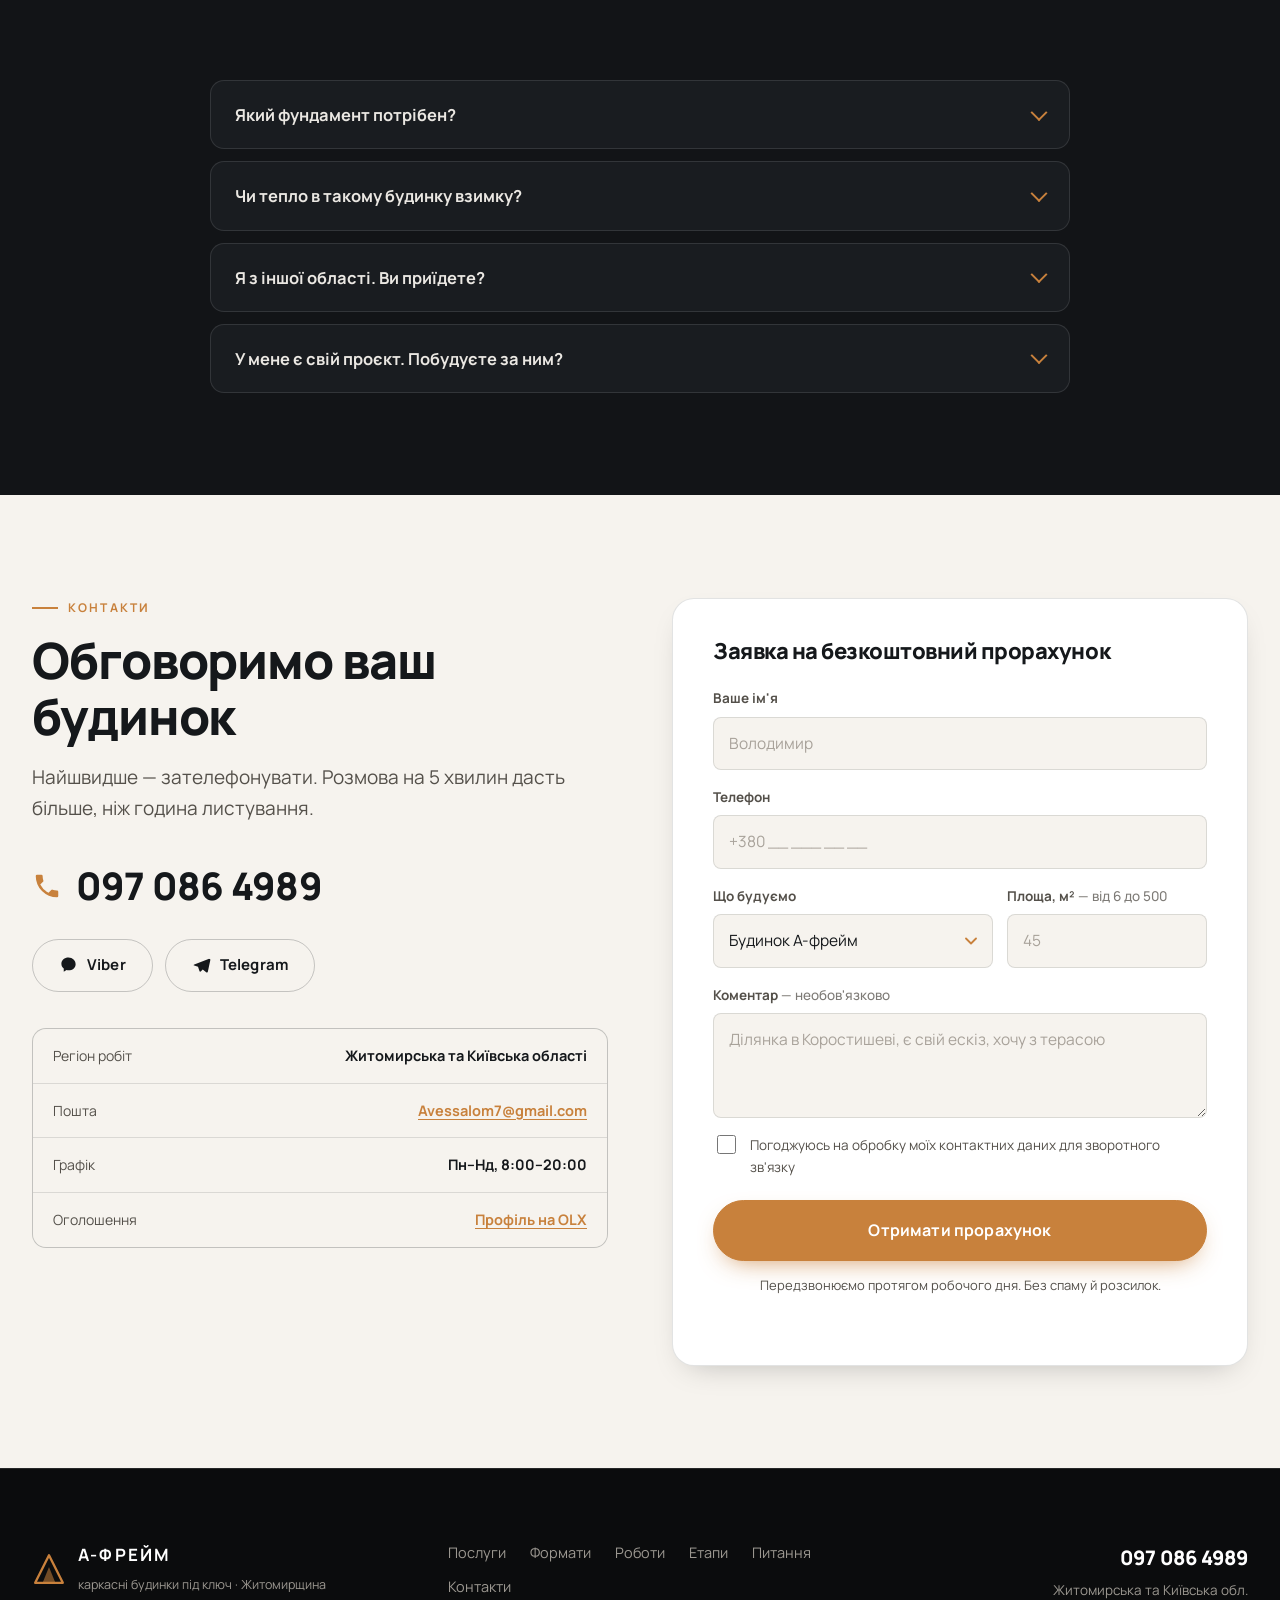
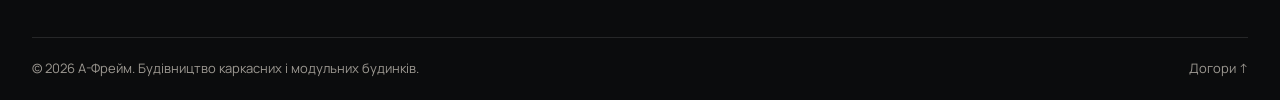
==== commit 9ef0a8db: "Галерея: webp і адаптивні розміри замість одного важкого JPEG Аудит показав, що плитки галереї ванта" ====
--- a/index.html
+++ b/index.html
@@ -293,67 +293,111 @@
     <div class="gallery" id="gallery">
       <button class="gallery__item reveal" data-cat="example" data-full="./assets/img/hero.jpg" data-caption="Приклад архітектурного рішення: А-фрейм із терасою та панорамним склінням">
         <span class="gallery__badge gallery__badge--example">Приклад</span>
-        <img src="./assets/img/hero-600.jpg" width="600" height="400" loading="lazy" decoding="async" alt="Будинок А-фрейм із терасою у вечірньому освітленні">
+        <picture>
+          <source type="image/webp" srcset="./assets/img/hero-360.webp 360w, ./assets/img/hero-600.webp 600w, ./assets/img/hero.webp 1494w" sizes="(max-width:359px) calc(100vw - 40px), (max-width:900px) calc((100vw - 54px)/2), (max-width:1200px) calc((100vw - 68px)/3), 290px">
+          <img src="./assets/img/hero-360.jpg" srcset="./assets/img/hero-360.jpg 360w, ./assets/img/hero-600.jpg 600w, ./assets/img/hero.jpg 1494w" sizes="(max-width:359px) calc(100vw - 40px), (max-width:900px) calc((100vw - 54px)/2), (max-width:1200px) calc((100vw - 68px)/3), 290px"
+               width="600" height="400" loading="lazy" decoding="async" alt="Будинок А-фрейм із терасою у вечірньому освітленні">
+        </picture>
         <span class="gallery__cap">А-фрейм із терасою</span>
       </button>
 
       <button class="gallery__item reveal" data-cat="own" data-full="./assets/img/exterior-1.jpg" data-caption="Наш об'єкт: А-фрейм з металевою покрівлею, терасою та зовнішніми сходами">
         <span class="gallery__badge gallery__badge--own">Наш об'єкт</span>
-        <img src="./assets/img/exterior-1-600.jpg" width="600" height="797" loading="lazy" decoding="async" alt="Реалізований будинок А-фрейм з металевою покрівлею">
+        <picture>
+          <source type="image/webp" srcset="./assets/img/exterior-1-360.webp 360w, ./assets/img/exterior-1-600.webp 600w, ./assets/img/exterior-1.webp 1205w" sizes="(max-width:359px) calc(100vw - 40px), (max-width:900px) calc((100vw - 54px)/2), (max-width:1200px) calc((100vw - 68px)/3), 290px">
+          <img src="./assets/img/exterior-1-360.jpg" srcset="./assets/img/exterior-1-360.jpg 360w, ./assets/img/exterior-1-600.jpg 600w, ./assets/img/exterior-1.jpg 1205w" sizes="(max-width:359px) calc(100vw - 40px), (max-width:900px) calc((100vw - 54px)/2), (max-width:1200px) calc((100vw - 68px)/3), 290px"
+               width="600" height="797" loading="lazy" decoding="async" alt="Реалізований будинок А-фрейм з металевою покрівлею">
+        </picture>
         <span class="gallery__cap">Реалізований об'єкт</span>
       </button>
 
       <button class="gallery__item reveal" data-cat="own" data-full="./assets/img/interior-1.jpg" data-caption="Наш об'єкт: мансарда зсередини, обшивка вагонкою і трикутне вікно у вершині фронтону">
         <span class="gallery__badge gallery__badge--own">Наш об'єкт</span>
-        <img src="./assets/img/interior-1-600.jpg" width="600" height="800" loading="lazy" decoding="async" alt="Мансарда, обшита вагонкою, з трикутним вікном">
+        <picture>
+          <source type="image/webp" srcset="./assets/img/interior-1-360.webp 360w, ./assets/img/interior-1-600.webp 600w, ./assets/img/interior-1.webp 1200w" sizes="(max-width:359px) calc(100vw - 40px), (max-width:900px) calc((100vw - 54px)/2), (max-width:1200px) calc((100vw - 68px)/3), 290px">
+          <img src="./assets/img/interior-1-360.jpg" srcset="./assets/img/interior-1-360.jpg 360w, ./assets/img/interior-1-600.jpg 600w, ./assets/img/interior-1.jpg 1200w" sizes="(max-width:359px) calc(100vw - 40px), (max-width:900px) calc((100vw - 54px)/2), (max-width:1200px) calc((100vw - 68px)/3), 290px"
+               width="600" height="800" loading="lazy" decoding="async" alt="Мансарда, обшита вагонкою, з трикутним вікном">
+        </picture>
         <span class="gallery__cap">Мансарда, вагонка</span>
       </button>
 
       <button class="gallery__item reveal" data-cat="own" data-full="./assets/img/interior-3.jpg" data-caption="Наш об'єкт: трикутне панорамне вікно у скосі даху">
         <span class="gallery__badge gallery__badge--own">Наш об'єкт</span>
-        <img src="./assets/img/interior-3-600.jpg" width="600" height="800" loading="lazy" decoding="async" alt="Наш об'єкт: трикутне панорамне вікно у скосі даху зсередини">
+        <picture>
+          <source type="image/webp" srcset="./assets/img/interior-3-360.webp 360w, ./assets/img/interior-3-600.webp 600w, ./assets/img/interior-3.webp 1200w" sizes="(max-width:359px) calc(100vw - 40px), (max-width:900px) calc((100vw - 54px)/2), (max-width:1200px) calc((100vw - 68px)/3), 290px">
+          <img src="./assets/img/interior-3-360.jpg" srcset="./assets/img/interior-3-360.jpg 360w, ./assets/img/interior-3-600.jpg 600w, ./assets/img/interior-3.jpg 1200w" sizes="(max-width:359px) calc(100vw - 40px), (max-width:900px) calc((100vw - 54px)/2), (max-width:1200px) calc((100vw - 68px)/3), 290px"
+               width="600" height="800" loading="lazy" decoding="async" alt="Наш об'єкт: трикутне панорамне вікно у скосі даху зсередини">
+        </picture>
         <span class="gallery__cap">Панорамне скління</span>
       </button>
 
       <button class="gallery__item reveal" data-cat="own" data-full="./assets/img/interior-2.jpg" data-caption="Наш об'єкт: стеля мансарди з дерев'яними балками та дахове вікно">
         <span class="gallery__badge gallery__badge--own">Наш об'єкт</span>
-        <img src="./assets/img/interior-2-600.jpg" width="600" height="800" loading="lazy" decoding="async" alt="Стеля мансарди з балками та дахове вікно">
+        <picture>
+          <source type="image/webp" srcset="./assets/img/interior-2-360.webp 360w, ./assets/img/interior-2-600.webp 600w, ./assets/img/interior-2.webp 1200w" sizes="(max-width:359px) calc(100vw - 40px), (max-width:900px) calc((100vw - 54px)/2), (max-width:1200px) calc((100vw - 68px)/3), 290px">
+          <img src="./assets/img/interior-2-360.jpg" srcset="./assets/img/interior-2-360.jpg 360w, ./assets/img/interior-2-600.jpg 600w, ./assets/img/interior-2.jpg 1200w" sizes="(max-width:359px) calc(100vw - 40px), (max-width:900px) calc((100vw - 54px)/2), (max-width:1200px) calc((100vw - 68px)/3), 290px"
+               width="600" height="800" loading="lazy" decoding="async" alt="Стеля мансарди з балками та дахове вікно">
+        </picture>
         <span class="gallery__cap">Стеля й дахове вікно</span>
       </button>
 
       <button class="gallery__item reveal" data-cat="example" data-full="./assets/img/frame-1.jpg" data-caption="Приклад конструкції: несуча А-подібна рама з бічним навісом на палях">
         <span class="gallery__badge gallery__badge--example">Приклад</span>
-        <img src="./assets/img/frame-1-600.jpg" width="600" height="400" loading="lazy" decoding="async" alt="Дерев'яний каркас А-фрейм з бічним навісом">
+        <picture>
+          <source type="image/webp" srcset="./assets/img/frame-1-360.webp 360w, ./assets/img/frame-1-600.webp 600w, ./assets/img/frame-1.webp 1199w" sizes="(max-width:359px) calc(100vw - 40px), (max-width:900px) calc((100vw - 54px)/2), (max-width:1200px) calc((100vw - 68px)/3), 290px">
+          <img src="./assets/img/frame-1-360.jpg" srcset="./assets/img/frame-1-360.jpg 360w, ./assets/img/frame-1-600.jpg 600w, ./assets/img/frame-1.jpg 1199w" sizes="(max-width:359px) calc(100vw - 40px), (max-width:900px) calc((100vw - 54px)/2), (max-width:1200px) calc((100vw - 68px)/3), 290px"
+               width="600" height="400" loading="lazy" decoding="async" alt="Дерев'яний каркас А-фрейм з бічним навісом">
+        </picture>
         <span class="gallery__cap">Каркас з навісом</span>
       </button>
 
       <button class="gallery__item reveal" data-cat="example" data-full="./assets/img/frame-2.jpg" data-caption="Приклад: монтаж покрівлі та обрешітки на каркасі А-фрейм">
         <span class="gallery__badge gallery__badge--example">Приклад</span>
-        <img src="./assets/img/frame-2.jpg" width="698" height="689" loading="lazy" decoding="async" alt="Монтаж покрівлі на каркасі А-фрейм">
+        <picture>
+          <source type="image/webp" srcset="./assets/img/frame-2-360.webp 360w, ./assets/img/frame-2.webp 698w" sizes="(max-width:359px) calc(100vw - 40px), (max-width:900px) calc((100vw - 54px)/2), (max-width:1200px) calc((100vw - 68px)/3), 290px">
+          <img src="./assets/img/frame-2-360.jpg" srcset="./assets/img/frame-2-360.jpg 360w, ./assets/img/frame-2.jpg 698w" sizes="(max-width:359px) calc(100vw - 40px), (max-width:900px) calc((100vw - 54px)/2), (max-width:1200px) calc((100vw - 68px)/3), 290px"
+               width="698" height="689" loading="lazy" decoding="async" alt="Монтаж покрівлі на каркасі А-фрейм">
+        </picture>
         <span class="gallery__cap">Монтаж покрівлі</span>
       </button>
 
       <button class="gallery__item reveal" data-cat="example" data-full="./assets/img/frame-3.jpg" data-caption="Приклад: збірка стінового каркаса на стрічковому фундаменті">
         <span class="gallery__badge gallery__badge--example">Приклад</span>
-        <img src="./assets/img/frame-3-600.jpg" width="600" height="420" loading="lazy" decoding="async" alt="Стіновий каркас каркасного будинку">
+        <picture>
+          <source type="image/webp" srcset="./assets/img/frame-3-360.webp 360w, ./assets/img/frame-3-600.webp 600w, ./assets/img/frame-3.webp 1000w" sizes="(max-width:359px) calc(100vw - 40px), (max-width:900px) calc((100vw - 54px)/2), (max-width:1200px) calc((100vw - 68px)/3), 290px">
+          <img src="./assets/img/frame-3-360.jpg" srcset="./assets/img/frame-3-360.jpg 360w, ./assets/img/frame-3-600.jpg 600w, ./assets/img/frame-3.jpg 1000w" sizes="(max-width:359px) calc(100vw - 40px), (max-width:900px) calc((100vw - 54px)/2), (max-width:1200px) calc((100vw - 68px)/3), 290px"
+               width="600" height="420" loading="lazy" decoding="async" alt="Стіновий каркас каркасного будинку">
+        </picture>
         <span class="gallery__cap">Каркас будинку</span>
       </button>
 
       <button class="gallery__item reveal" data-cat="example" data-full="./assets/img/model-3d.jpg" data-caption="3D-модель несучого каркаса: так виглядає конструкція, яку узгоджуємо до робіт">
         <span class="gallery__badge gallery__badge--example">Приклад</span>
-        <img src="./assets/img/model-3d.jpg" width="698" height="689" loading="lazy" decoding="async" alt="Тривимірна модель каркаса будинку А-фрейм">
+        <picture>
+          <source type="image/webp" srcset="./assets/img/model-3d-360.webp 360w, ./assets/img/model-3d.webp 698w" sizes="(max-width:359px) calc(100vw - 40px), (max-width:900px) calc((100vw - 54px)/2), (max-width:1200px) calc((100vw - 68px)/3), 290px">
+          <img src="./assets/img/model-3d-360.jpg" srcset="./assets/img/model-3d-360.jpg 360w, ./assets/img/model-3d.jpg 698w" sizes="(max-width:359px) calc(100vw - 40px), (max-width:900px) calc((100vw - 54px)/2), (max-width:1200px) calc((100vw - 68px)/3), 290px"
+               width="698" height="689" loading="lazy" decoding="async" alt="Тривимірна модель каркаса будинку А-фрейм">
+        </picture>
         <span class="gallery__cap">3D-модель каркаса</span>
       </button>
 
       <button class="gallery__item reveal" data-cat="example" data-full="./assets/img/model-red.jpg" data-caption="Візуалізація компактного А-фрейму з навісом і терасою">
         <span class="gallery__badge gallery__badge--example">Приклад</span>
-        <img src="./assets/img/model-red.jpg" width="704" height="689" loading="lazy" decoding="async" alt="Візуалізація компактного будинку А-фрейм">
+        <picture>
+          <source type="image/webp" srcset="./assets/img/model-red-360.webp 360w, ./assets/img/model-red-600.webp 600w, ./assets/img/model-red.webp 704w" sizes="(max-width:359px) calc(100vw - 40px), (max-width:900px) calc((100vw - 54px)/2), (max-width:1200px) calc((100vw - 68px)/3), 290px">
+          <img src="./assets/img/model-red-360.jpg" srcset="./assets/img/model-red-360.jpg 360w, ./assets/img/model-red-600.jpg 600w, ./assets/img/model-red.jpg 704w" sizes="(max-width:359px) calc(100vw - 40px), (max-width:900px) calc((100vw - 54px)/2), (max-width:1200px) calc((100vw - 68px)/3), 290px"
+               width="704" height="689" loading="lazy" decoding="async" alt="Візуалізація компактного будинку А-фрейм">
+        </picture>
         <span class="gallery__cap">Візуалізація</span>
       </button>
 
       <button class="gallery__item reveal" data-cat="example" data-full="./assets/img/dusk-vertical.jpg" data-caption="Приклад архітектурного рішення: суцільне скління фронтону">
         <span class="gallery__badge gallery__badge--example">Приклад</span>
-        <img src="./assets/img/dusk-vertical.jpg" width="664" height="996" loading="lazy" decoding="async" alt="Будинок А-фрейм із суцільним склінням фронтону">
+        <picture>
+          <source type="image/webp" srcset="./assets/img/dusk-vertical-360.webp 360w, ./assets/img/dusk-vertical.webp 664w" sizes="(max-width:359px) calc(100vw - 40px), (max-width:900px) calc((100vw - 54px)/2), (max-width:1200px) calc((100vw - 68px)/3), 290px">
+          <img src="./assets/img/dusk-vertical-360.jpg" srcset="./assets/img/dusk-vertical-360.jpg 360w, ./assets/img/dusk-vertical.jpg 664w" sizes="(max-width:359px) calc(100vw - 40px), (max-width:900px) calc((100vw - 54px)/2), (max-width:1200px) calc((100vw - 68px)/3), 290px"
+               width="664" height="996" loading="lazy" decoding="async" alt="Будинок А-фрейм із суцільним склінням фронтону">
+        </picture>
         <span class="gallery__cap">Скління фронтону</span>
       </button>
     </div>
--- a/assets/css/style.css
+++ b/assets/css/style.css
@@ -295,6 +295,8 @@
   padding:0;display:block;width:100%;margin:0 0 14px;background:var(--surface);
   break-inside:avoid;-webkit-column-break-inside:avoid;
 }
+/* picture за замовчуванням рядковий — без цього під фото зʼявляється щілина */
+.gallery__item picture{display:block}
 .gallery__item img{width:100%;height:auto;display:block;transition:transform .7s cubic-bezier(.2,.7,.3,1)}
 .gallery__item::after{
   content:"";position:absolute;inset:0;
